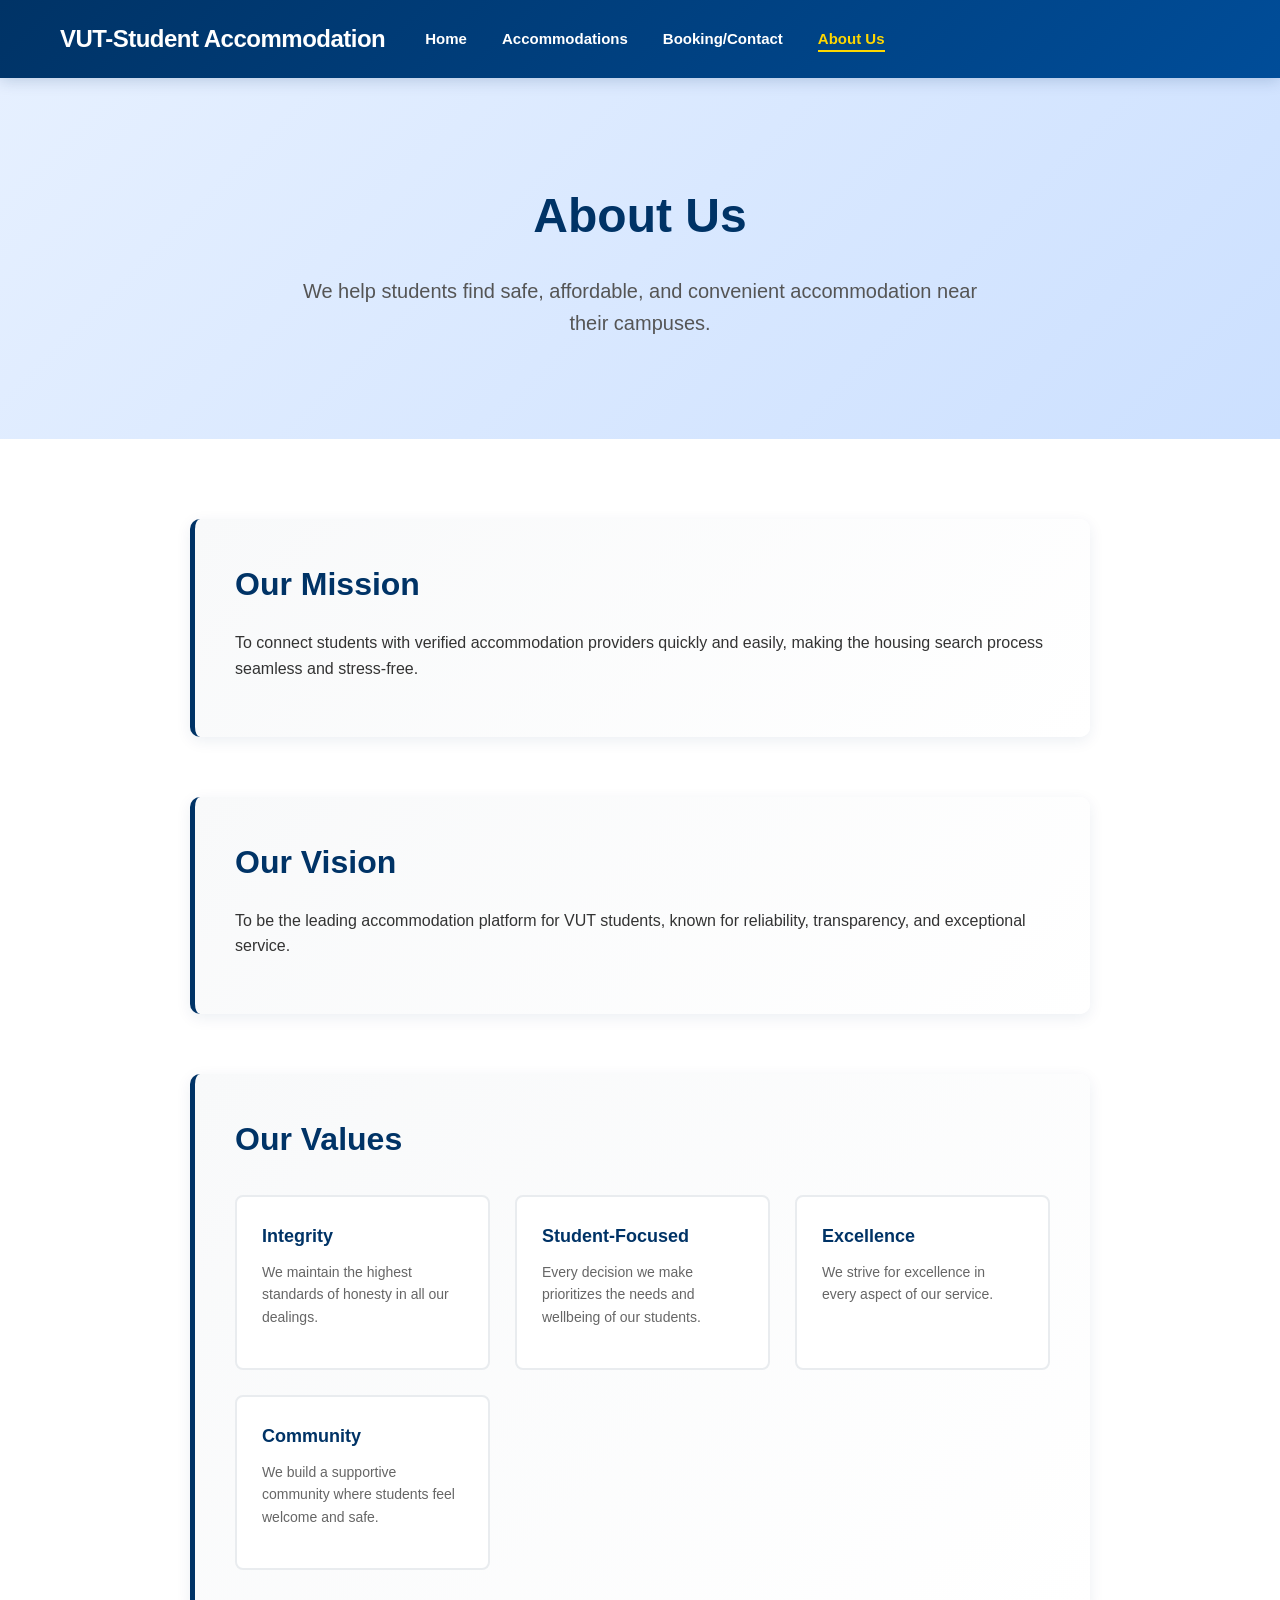
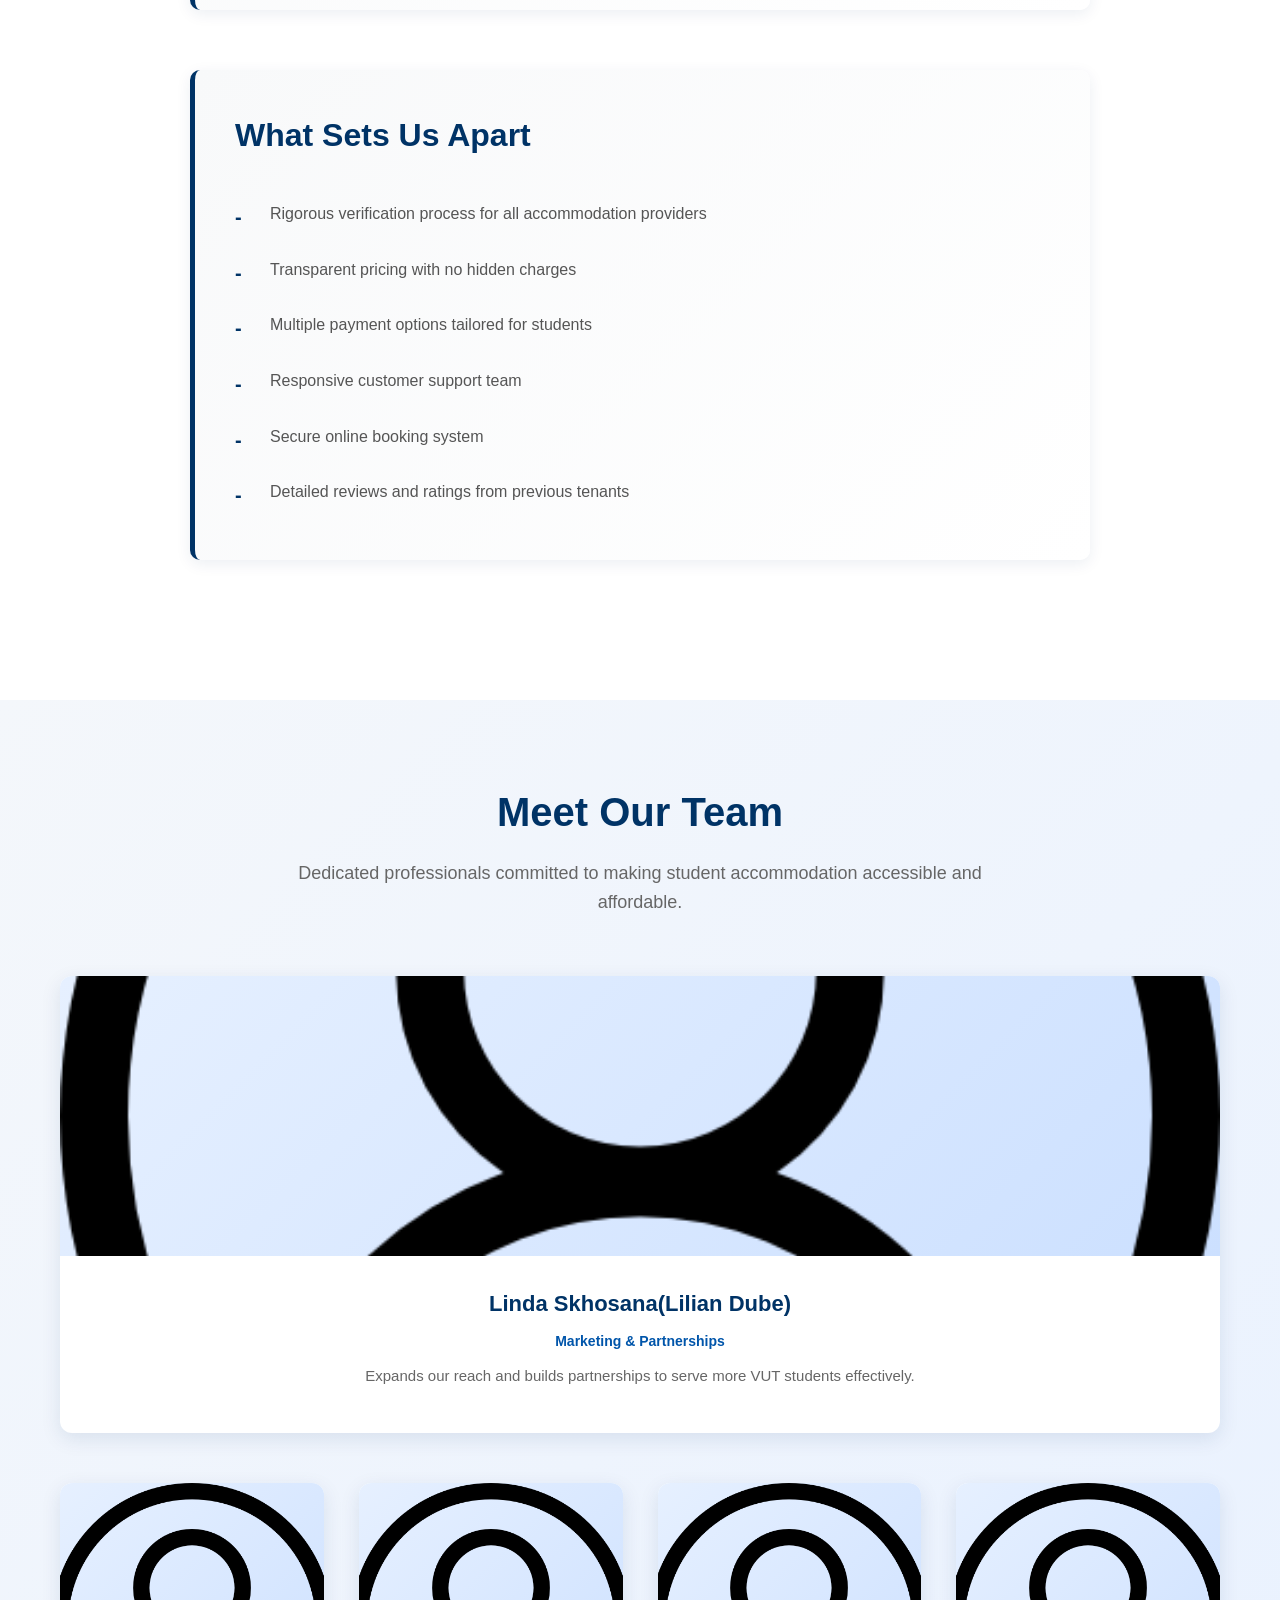
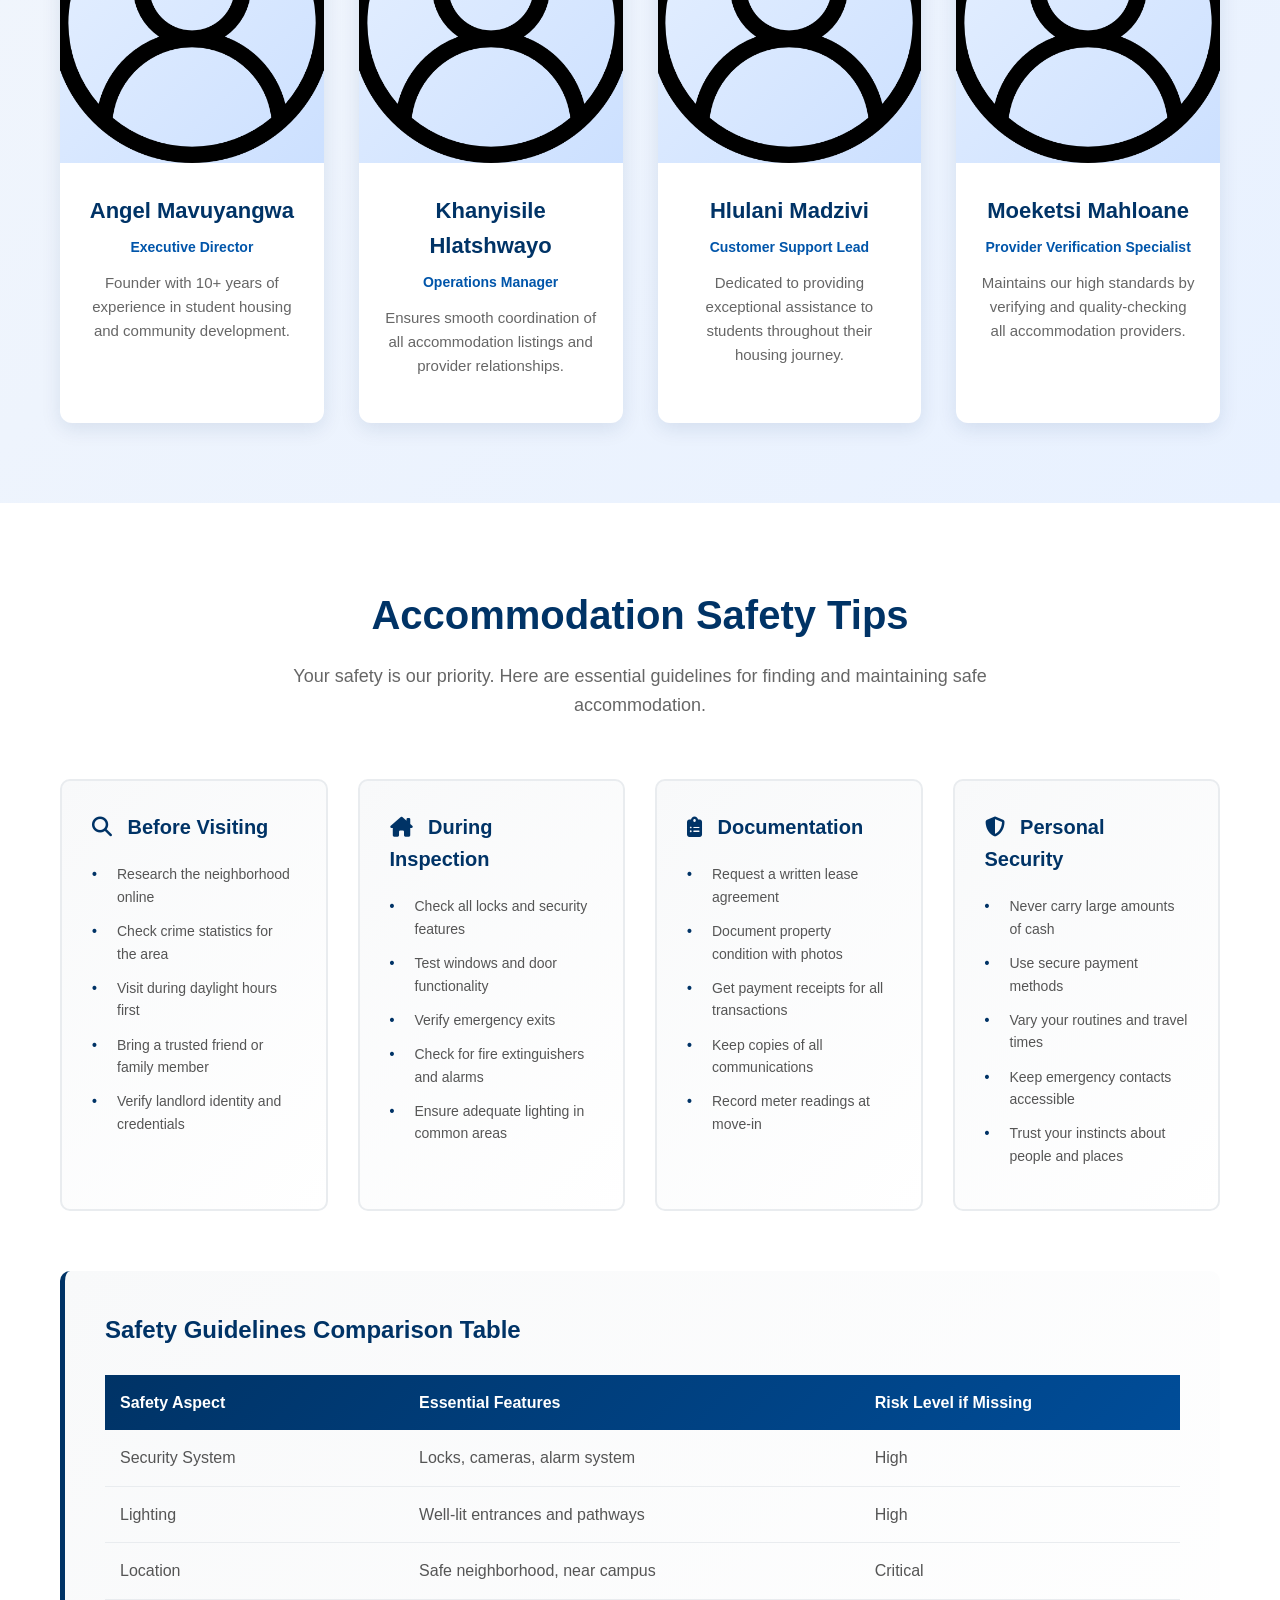
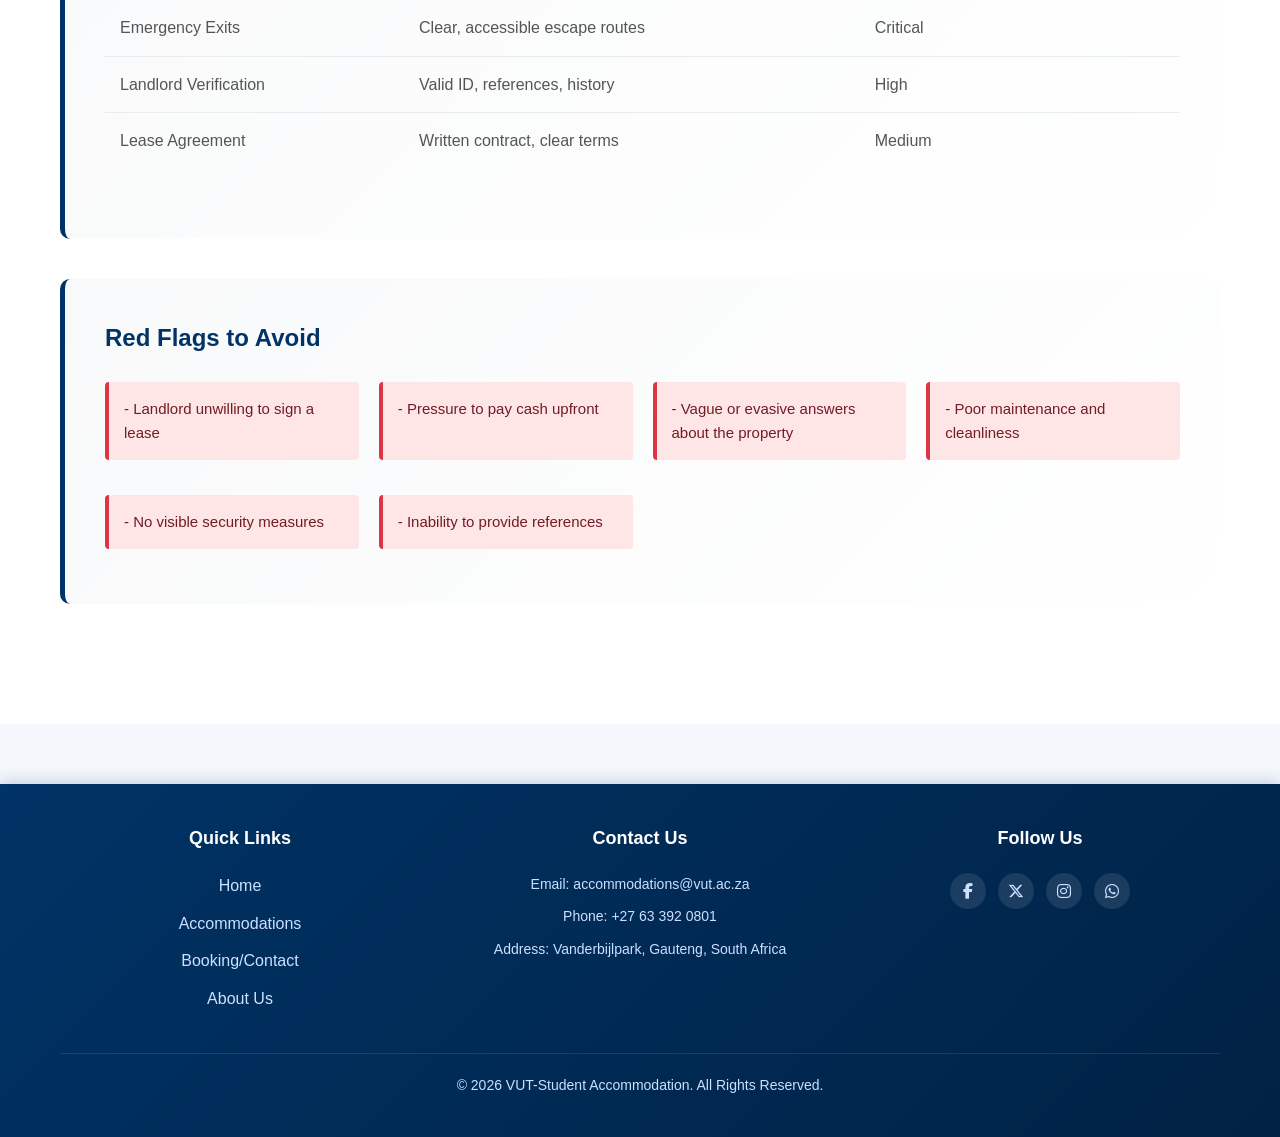
==== About.html @ 538fc3f1 "Updated About.html to include a new team member, Linda Skhosana (Lilian Dube), who is responsible fo" ====
<!DOCTYPE html>
<html lang="en">
<head>
    <meta charset="UTF-8">
    <meta name="viewport" content="width=device-width, initial-scale=1.0">
    <title>VUT-Student Accommodation | About Us</title>
    <link rel="stylesheet" href="css/styling.css">
    <link rel="stylesheet" href="https://cdnjs.cloudflare.com/ajax/libs/font-awesome/6.5.1/css/all.min.css">
</head>
<body>
    <header>
        <div class="header-container">
            <div class="logo">
                <a href="index.html">VUT-Student Accommodation</a>
            </div>
            <nav>
                <ul>
                    <li><a href="index.html">Home</a></li>
                    <li><a href="Accom.html">Accommodations</a></li>
                    <li><a href="Booking.html">Booking/Contact</a></li>
                    <li><a href="About.html" class="active">About Us</a></li>
                </ul>
            </nav>
        </div>
    </header>

    <main>
        <section id="about-hero">
            <div class="container">
                <h1>About Us</h1>
                <p class="lead">We help students find safe, affordable, and convenient accommodation near their campuses.</p>
            </div>
        </section>

        <section id="about-content">
            <div class="container">
                <article class="about-section">
                    <h2>Our Mission</h2>
                    <p>To connect students with verified accommodation providers quickly and easily, making the housing search process seamless and stress-free.</p>
                </article>

                <article class="about-section">
                    <h2>Our Vision</h2>
                    <p>To be the leading accommodation platform for VUT students, known for reliability, transparency, and exceptional service.</p>
                </article>

                <article class="about-section">
                    <h2>Our Values</h2>
                    <div class="values-list">
                        <div class="value-item">
                            <h3>Integrity</h3>
                            <p>We maintain the highest standards of honesty in all our dealings.</p>
                        </div>
                        <div class="value-item">
                            <h3>Student-Focused</h3>
                            <p>Every decision we make prioritizes the needs and wellbeing of our students.</p>
                        </div>
                        <div class="value-item">
                            <h3>Excellence</h3>
                            <p>We strive for excellence in every aspect of our service.</p>
                        </div>
                        <div class="value-item">
                            <h3>Community</h3>
                            <p>We build a supportive community where students feel welcome and safe.</p>
                        </div>
                    </div>
                </article>

                <article class="about-section">
                    <h2>What Sets Us Apart</h2>
                    <ul class="features-list">
                        <li>Rigorous verification process for all accommodation providers</li>
                        <li>Transparent pricing with no hidden charges</li>
                        <li>Multiple payment options tailored for students</li>
                        <li>Responsive customer support team</li>
                        <li>Secure online booking system</li>
                        <li>Detailed reviews and ratings from previous tenants</li>
                    </ul>
                </article>
            </div>
        </section>

        <section id="team">
            <div class="container">
                <h2>Meet Our Team</h2>
                <p>Dedicated professionals committed to making student accommodation accessible and affordable.</p>
                <div class="team-member">
                    <div class="team-image">
                        <img src="images/user.png" alt="Linda Skhosana (Lilian Dube) - Marketing">
                    </div>
                    <div class="team-info">
                        <h3>Linda Skhosana(Lilian Dube)</h3>
                        <p class="team-role">Marketing & Partnerships</p>
                        <p class="team-bio">Expands our reach and builds partnerships to serve more VUT students effectively.</p>
                    </div>
                </div>
                <div class="team-grid">
                    <div class="team-member">
                        <div class="team-image">
                            <img src="images/user.png" alt="Angel Mavuyangwa - Director">
                        </div>
                        <div class="team-info">
                            <h3>Angel Mavuyangwa</h3>
                            <p class="team-role">Executive Director</p>
                            <p class="team-bio">Founder with 10+ years of experience in student housing and community development.</p>
                        </div>
                    </div>

                    <div class="team-member">
                        <div class="team-image">
                            <img src="images/user.png" alt="Khanyisile Hlatshwayo - Operations">
                        </div>
                        <div class="team-info">
                            <h3>Khanyisile Hlatshwayo</h3>
                            <p class="team-role">Operations Manager</p>
                            <p class="team-bio">Ensures smooth coordination of all accommodation listings and provider relationships.</p>
                        </div>
                    </div>

                    <div class="team-member">
                        <div class="team-image">
                            <img src="images/user.png" alt="Hlulani Madzivi - Customer Support">
                        </div>
                        <div class="team-info">
                            <h3>Hlulani Madzivi</h3>
                            <p class="team-role">Customer Support Lead</p>
                            <p class="team-bio">Dedicated to providing exceptional assistance to students throughout their housing journey.</p>
                        </div>
                    </div>

                    <div class="team-member">
                        <div class="team-image">
                            <img src="images/user.png" alt="Moeketsi Mahloane - Verification">
                        </div>
                        <div class="team-info">
                            <h3>Moeketsi Mahloane</h3>
                            <p class="team-role">Provider Verification Specialist</p>
                            <p class="team-bio">Maintains our high standards by verifying and quality-checking all accommodation providers.</p>
                        </div>
                    </div>
                </div>
            </div>
        </section>

        <section id="safety-tips">
            <div class="container">
                <h2>Accommodation Safety Tips</h2>
                <p>Your safety is our priority. Here are essential guidelines for finding and maintaining safe accommodation.</p>
                
                <div class="safety-tips-grid">
                    <div class="safety-card">
                        <h3><i class="fa-solid fa-magnifying-glass"></i> Before Visiting</h3>
                        <ul>
                            <li>Research the neighborhood online</li>
                            <li>Check crime statistics for the area</li>
                            <li>Visit during daylight hours first</li>
                            <li>Bring a trusted friend or family member</li>
                            <li>Verify landlord identity and credentials</li>
                        </ul>
                    </div>

                    <div class="safety-card">
                        <h3><i class="fa-solid fa-house-chimney"></i> During Inspection</h3>
                        <ul>
                            <li>Check all locks and security features</li>
                            <li>Test windows and door functionality</li>
                            <li>Verify emergency exits</li>
                            <li>Check for fire extinguishers and alarms</li>
                            <li>Ensure adequate lighting in common areas</li>
                        </ul>
                    </div>

                    <div class="safety-card">
                        <h3><i class="fa-solid fa-clipboard-list"></i> Documentation</h3>
                        <ul>
                            <li>Request a written lease agreement</li>
                            <li>Document property condition with photos</li>
                            <li>Get payment receipts for all transactions</li>
                            <li>Keep copies of all communications</li>
                            <li>Record meter readings at move-in</li>
                        </ul>
                    </div>

                    <div class="safety-card">
                        <h3><i class="fa-solid fa-shield-halved"></i> Personal Security</h3>
                        <ul>
                            <li>Never carry large amounts of cash</li>
                            <li>Use secure payment methods</li>
                            <li>Vary your routines and travel times</li>
                            <li>Keep emergency contacts accessible</li>
                            <li>Trust your instincts about people and places</li>
                        </ul>
                    </div>
                </div>

                <article class="safety-section">
                    <h3>Safety Guidelines Comparison Table</h3>
                    <table class="safety-table">
                        <thead>
                            <tr>
                                <th>Safety Aspect</th>
                                <th>Essential Features</th>
                                <th>Risk Level if Missing</th>
                            </tr>
                        </thead>
                        <tbody>
                            <tr>
                                <td>Security System</td>
                                <td>Locks, cameras, alarm system</td>
                                <td>High</td>
                            </tr>
                            <tr>
                                <td>Lighting</td>
                                <td>Well-lit entrances and pathways</td>
                                <td>High</td>
                            </tr>
                            <tr>
                                <td>Location</td>
                                <td>Safe neighborhood, near campus</td>
                                <td>Critical</td>
                            </tr>
                            <tr>
                                <td>Emergency Exits</td>
                                <td>Clear, accessible escape routes</td>
                                <td>Critical</td>
                            </tr>
                            <tr>
                                <td>Landlord Verification</td>
                                <td>Valid ID, references, history</td>
                                <td>High</td>
                            </tr>
                            <tr>
                                <td>Lease Agreement</td>
                                <td>Written contract, clear terms</td>
                                <td>Medium</td>
                            </tr>
                        </tbody>
                    </table>
                </article>

                <article class="safety-section">
                    <h3>Red Flags to Avoid</h3>
                    <div class="red-flags">
                        <p>- Landlord unwilling to sign a lease</p>
                        <p>- Pressure to pay cash upfront</p>
                        <p>- Vague or evasive answers about the property</p>
                        <p>- Poor maintenance and cleanliness</p>
                        <p>- No visible security measures</p>
                        <p>- Inability to provide references</p>
                    </div>
                </article>
            </div>
        </section>
    </main>

    <footer>
        <div class="container">
            <div class="footer-content">
                <div class="footer-section">
                    <h4>Quick Links</h4>
                    <ul>
                        <li><a href="index.html">Home</a></li>
                        <li><a href="Accom.html">Accommodations</a></li>
                        <li><a href="Booking.html">Booking/Contact</a></li>
                        <li><a href="About.html">About Us</a></li>
                    </ul>
                </div>
                <div class="footer-section">
                    <h4>Contact Us</h4>
                    <p>Email: <a href="mailto:accommodations@vut.ac.za">accommodations@vut.ac.za</a></p>
                    <p>Phone: <a href="tel:+27633920801">+27 63 392 0801</a></p>
                    <p>Address: Vanderbijlpark, Gauteng, South Africa</p>
                </div>
                <div class="footer-section">
                    <h4>Follow Us</h4>
                    <ul class="social-links">
                        <li><a href="https://www.facebook.com/vutstudentaccommodation" target="_blank" title="Facebook"><i class="fa-brands fa-facebook-f"></i></a></li>
                        <li><a href="https://www.twitter.com/vutstudentaccom" target="_blank" title="Twitter"><i class="fa-brands fa-x-twitter"></i></a></li>
                        <li><a href="https://www.instagram.com/vutstudentaccommodation" target="_blank" title="Instagram"><i class="fa-brands fa-instagram"></i></a></li>
                        <li><a href="https://wa.me/27633920801" target="_blank" title="WhatsApp"><i class="fa-brands fa-whatsapp"></i></a></li>
                    </ul>
                </div>
            </div>
            <div class="footer-bottom">
                <p>&copy; 2026 VUT-Student Accommodation. All Rights Reserved.</p>
            </div>
        </div>
    </footer>
</body>
</html>
---- css/styling.css ----
* {
    margin: 0;
    padding: 0;
    box-sizing: border-box;
}

html {
    scroll-behavior: smooth;
}

body {
    font-family: 'Segoe UI', Tahoma, Geneva, Verdana, sans-serif;
    line-height: 1.6;
    background-color: #f4f7fb;
    color: #333;
}

a {
    text-decoration: none;
    color: inherit;
}

ul {
    list-style: none;
}

.container {
    max-width: 1200px;
    margin: 0 auto;
    padding: 0 20px;
}

section {
    padding: 80px 20px;
}

h1, h2 {
    margin-bottom: 20px;
    color: #003366;
}

p {
    margin-bottom: 15px;
}

header {
    background: linear-gradient(135deg, #003366 0%, #004d99 100%);
    color: white;
    padding: 0;
    position: sticky;
    top: 0;
    z-index: 100;
    box-shadow: 0 2px 15px rgba(0, 51, 102, 0.2);
}

.header-container {
    max-width: 1200px;
    margin: 0 auto;
    padding: 20px;
    display: flex;
    justify-content: space-between;
    align-items: center;
    gap: 40px;
}

.logo a {
    color: white;
    font-size: 24px;
    font-weight: bold;
    letter-spacing: -0.5px;
    transition: opacity 0.3s ease;
}

.logo a:hover {
    opacity: 0.8;
}

nav {
    flex: 1;
}

nav ul {
    display: flex;
    gap: 35px;
}

nav ul li a {
    color: white;
    font-weight: 600;
    position: relative;
    transition: color 0.3s ease;
    font-size: 15px;
}

nav ul li a:after {
    content: '';
    position: absolute;
    bottom: -5px;
    left: 0;
    width: 0;
    height: 2px;
    background-color: #ffd700;
    transition: width 0.3s ease;
}

nav ul li a:hover:after,
nav ul li a.active:after {
    width: 100%;
}

nav ul li a:hover,
nav ul li a.active {
    color: #ffd700;
}

#hero {
    background: linear-gradient(135deg, #e6f0ff 0%, #cce0ff 100%);
    text-align: center;
    padding: 150px 20px;
    position: relative;
    overflow: hidden;
}

#hero::before {
    content: '';
    position: absolute;
    top: -50%;
    right: -10%;
    width: 500px;
    height: 500px;
    background: radial-gradient(circle, rgba(0, 51, 102, 0.1) 0%, transparent 70%);
    border-radius: 50%;
}

.hero-content {
    position: relative;
    z-index: 2;
    max-width: 800px;
    margin: 0 auto;
}

#hero h1 {
    font-size: 52px;
    color: #003366;
    margin-bottom: 20px;
    line-height: 1.2;
}

#hero p {
    font-size: 22px;
    color: #555;
    margin-bottom: 40px;
}

#services {
    background-color: white;
    text-align: center;
}

#services h2 {
    font-size: 40px;
    margin-bottom: 50px;
}

#services p {
    max-width: 900px;
    margin: 0 auto 60px;
    font-size: 18px;
    line-height: 1.8;
}

.services-grid {
    display: grid;
    grid-template-columns: repeat(auto-fit, minmax(280px, 1fr));
    gap: 30px;
    margin-top: 50px;
}

.service-card {
    background: linear-gradient(135deg, #f8f9fa 0%, #ffffff 100%);
    padding: 40px 25px;
    border-radius: 12px;
    transition: all 0.3s ease;
    border: 1px solid #e9ecef;
    cursor: pointer;
}

.service-card:hover {
    transform: translateY(-10px);
    box-shadow: 0 15px 40px rgba(0, 51, 102, 0.15);
    background: linear-gradient(135deg, #ffffff 0%, #f0f4ff 100%);
    border-color: #003366;
}

.service-icon {
    font-size: 48px;
    margin-bottom: 20px;
    display: inline-block;
    animation: float 3s ease-in-out infinite;
}

@keyframes float {
    0%, 100% {
        transform: translateY(0);
    }
    50% {
        transform: translateY(-10px);
    }
}

.service-card h3 {
    font-size: 22px;
    margin-bottom: 15px;
    color: #003366;
}

.service-card p {
    color: #666;
    font-size: 16px;
}

#features {
    background: linear-gradient(135deg, #f4f7fb 0%, #e8f1ff 100%);
}

#features h2 {
    font-size: 40px;
    text-align: center;
    margin-bottom: 60px;
}

.features-grid {
    display: grid;
    grid-template-columns: repeat(auto-fit, minmax(250px, 1fr));
    gap: 30px;
}

.feature {
    background: white;
    padding: 35px;
    border-radius: 10px;
    box-shadow: 0 4px 15px rgba(0, 51, 102, 0.08);
    border-left: 4px solid #003366;
    transition: all 0.3s ease;
}

.feature:hover {
    transform: translateX(5px);
    box-shadow: 0 8px 25px rgba(0, 51, 102, 0.15);
}

.feature h3 {
    color: #003366;
    margin-bottom: 15px;
    font-size: 20px;
}

.feature p {
    color: #666;
    font-size: 15px;
}

#contact {
    background-color: #f9fbfd;
}

#contact h2 {
    text-align: center;
    font-size: 40px;
    margin-bottom: 20px;
}

#contact > p {
    text-align: center;
    max-width: 800px;
    margin: 0 auto 60px;
    font-size: 18px;
    color: #666;
}

.contact-wrapper {
    display: grid;
    grid-template-columns: 1fr 1fr;
    gap: 40px;
    margin-top: 40px;
}

.contact-info {
    background: white;
    padding: 40px;
    border-radius: 10px;
    box-shadow: 0 4px 20px rgba(0, 0, 0, 0.08);
    border-left: 5px solid #003366;
}

.info-item {
    margin-bottom: 30px;
    padding-bottom: 30px;
    border-bottom: 1px solid #e9ecef;
    display: flex;
    gap: 20px;
    align-items: flex-start;
}

.info-item:last-child {
    margin-bottom: 0;
    padding-bottom: 0;
    border-bottom: none;
}

.info-icon {
    font-size: 32px;
    flex-shrink: 0;
    display: flex;
    align-items: center;
    justify-content: center;
    width: 50px;
    height: 50px;
    background: linear-gradient(135deg, #e6f0ff 0%, #cce0ff 100%);
    border-radius: 10px;
    transition: all 0.3s ease;
}

.info-item:hover .info-icon {
    background: linear-gradient(135deg, #003366 0%, #0055aa 100%);
    transform: scale(1.1);
}

.info-text {
    flex: 1;
}

.info-text strong {
    color: #003366;
    display: block;
    margin-bottom: 8px;
    font-size: 16px;
}

.info-text a {
    color: #0055aa;
    transition: color 0.3s ease;
    text-decoration: underline;
}

.info-text a:hover {
    color: #003366;
}

.contact-form {
    background: white;
    padding: 40px;
    border-radius: 10px;
    box-shadow: 0 4px 20px rgba(0, 0, 0, 0.08);
}

.form-group {
    margin-bottom: 25px;
}

.form-group label {
    display: block;
    font-weight: 600;
    margin-bottom: 10px;
    color: #003366;
    font-size: 15px;
}

.form-group input,
.form-group textarea {
    width: 100%;
    padding: 14px 16px;
    border: 2px solid #e9ecef;
    border-radius: 6px;
    font-size: 16px;
    font-family: inherit;
    transition: all 0.3s ease;
    background-color: #f8f9fa;
}

.form-group input:focus,
.form-group textarea:focus {
    outline: none;
    border-color: #003366;
    background-color: white;
    box-shadow: 0 0 0 3px rgba(0, 51, 102, 0.1);
}

.form-group textarea {
    resize: vertical;
    min-height: 120px;
}

.btn {
    display: inline-block;
    background: linear-gradient(135deg, #003366 0%, #0055aa 100%);
    color: white;
    padding: 12px 30px;
    border: none;
    border-radius: 6px;
    cursor: pointer;
    font-size: 16px;
    font-weight: 600;
    transition: all 0.3s ease;
}

.btn:hover {
    background: linear-gradient(135deg, #0055aa 0%, #003d7a 100%);
    transform: translateY(-2px);
    box-shadow: 0 8px 20px rgba(0, 51, 102, 0.3);
}

.btn:active {
    transform: translateY(0);
}

.btn-primary {
    padding: 15px 45px;
    font-size: 18px;
}

.btn-small {
    padding: 8px 20px;
    font-size: 14px;
}

footer {
    background: linear-gradient(135deg, #003366 0%, #002244 100%);
    color: white;
    text-align: center;
    padding: 40px 20px;
    margin-top: 60px;
    box-shadow: 0 -2px 15px rgba(0, 51, 102, 0.2);
}

footer p {
    margin: 0;
    font-size: 15px;
}

#about-hero {
    background: linear-gradient(135deg, #e6f0ff 0%, #cce0ff 100%);
    text-align: center;
    padding: 100px 20px;
}

#about-hero h1 {
    font-size: 48px;
    margin-bottom: 20px;
}

#about-hero .lead {
    font-size: 20px;
    color: #555;
    max-width: 700px;
    margin: 0 auto;
}

#about-content {
    background-color: white;
}

.about-section {
    max-width: 900px;
    margin: 0 auto 60px;
    padding: 40px;
    background: linear-gradient(135deg, #f8f9fa 0%, #ffffff 100%);
    border-radius: 10px;
    border-left: 5px solid #003366;
    box-shadow: 0 4px 15px rgba(0, 51, 102, 0.08);
    transition: all 0.3s ease;
}

.about-section:hover {
    transform: translateX(5px);
    box-shadow: 0 8px 25px rgba(0, 51, 102, 0.15);
}

.about-section h2 {
    font-size: 32px;
    margin-bottom: 20px;
}

.values-list {
    display: grid;
    grid-template-columns: repeat(auto-fit, minmax(200px, 1fr));
    gap: 25px;
    margin-top: 30px;
}

.value-item {
    background: white;
    padding: 25px;
    border-radius: 8px;
    border: 2px solid #e9ecef;
    transition: all 0.3s ease;
}

.value-item:hover {
    border-color: #003366;
    background: linear-gradient(135deg, #f8f9fa 0%, #ffffff 100%);
    box-shadow: 0 6px 15px rgba(0, 51, 102, 0.1);
}

.value-item h3 {
    color: #003366;
    margin-bottom: 10px;
    font-size: 18px;
}

.value-item p {
    color: #666;
    font-size: 14px;
}

.features-list {
    list-style: none;
    margin-top: 25px;
}

.features-list li {
    padding: 15px 0;
    padding-left: 35px;
    position: relative;
    color: #555;
    font-size: 16px;
}

.features-list li:before {
    content: '-';
    position: absolute;
    left: 0;
    color: #003366;
    font-weight: bold;
    font-size: 20px;
}

#accommodations-header {
    background: linear-gradient(135deg, #e6f0ff 0%, #cce0ff 100%);
    text-align: center;
}

#accommodations-header h1 {
    font-size: 48px;
    margin-bottom: 20px;
}

#accommodations-header p {
    font-size: 20px;
    color: #555;
    max-width: 700px;
    margin: 0 auto;
}

#accommodations {
    background-color: white;
}

.filter-section {
    text-align: center;
    margin-bottom: 60px;
}

.filter-section h2 {
    margin-bottom: 30px;
    font-size: 28px;
}

.filter-buttons {
    display: flex;
    justify-content: center;
    gap: 15px;
    flex-wrap: wrap;
}

.filter-btn {
    padding: 12px 28px;
    border: 2px solid #003366;
    background-color: white;
    color: #003366;
    border-radius: 25px;
    cursor: pointer;
    font-weight: 600;
    transition: all 0.3s ease;
    font-size: 15px;
}

.filter-btn:hover {
    background-color: #003366;
    color: white;
    transform: translateY(-2px);
}

.filter-btn.active {
    background-color: #003366;
    color: white;
}

.cards {
    display: grid;
    grid-template-columns: repeat(auto-fill, minmax(320px, 1fr));
    gap: 30px;
    margin-top: 40px;
}

.card {
    background: white;
    border-radius: 10px;
    overflow: hidden;
    box-shadow: 0 4px 15px rgba(0, 0, 0, 0.08);
    transition: all 0.3s ease;
    display: flex;
    flex-direction: column;
}

.card:hover {
    transform: translateY(-10px);
    box-shadow: 0 15px 40px rgba(0, 51, 102, 0.2);
}

.card-image {
    position: relative;
    overflow: hidden;
    height: 220px;
}

.card-image img {
    width: 100%;
    height: 100%;
    object-fit: cover;
    transition: transform 0.3s ease;
}

.card:hover .card-image img {
    transform: scale(1.1);
}

.badge {
    position: absolute;
    top: 12px;
    right: 12px;
    background: linear-gradient(135deg, #ffd700 0%, #ffed4e 100%);
    color: #003366;
    padding: 6px 15px;
    border-radius: 20px;
    font-size: 12px;
    font-weight: bold;
    box-shadow: 0 2px 10px rgba(0, 0, 0, 0.2);
}

.card-content {
    padding: 25px;
    display: flex;
    flex-direction: column;
    flex-grow: 1;
}

.card-content h3 {
    color: #003366;
    font-size: 22px;
    margin-bottom: 15px;
}

.accommodation-details {
    margin-bottom: 20px;
    flex-grow: 1;
}

.accommodation-details p {
    margin-bottom: 12px;
    font-size: 14px;
    color: #666;
    line-height: 1.5;
}

.accommodation-details strong {
    color: #003366;
}

.card-footer {
    display: flex;
    justify-content: center;
    align-items: center;
    padding-top: 15px;
    border-top: 1px solid #e9ecef;
}

.rating {
    display: flex;
    align-items: center;
    gap: 8px;
}

.stars {
    color: #ffc107;
    font-size: 14px;
}

.review-count {
    font-size: 12px;
    color: #999;
}

#team {
    background: linear-gradient(135deg, #f4f7fb 0%, #e8f1ff 100%);
}

#team h2 {
    text-align: center;
    font-size: 40px;
    margin-bottom: 15px;
}

#team > .container > p {
    text-align: center;
    color: #666;
    font-size: 18px;
    max-width: 700px;
    margin: 0 auto 60px;
}

.team-grid {
    display: grid;
    grid-template-columns: repeat(auto-fit, minmax(260px, 1fr));
    gap: 35px;
    margin-top: 50px;
}

.team-member {
    background: white;
    border-radius: 12px;
    overflow: hidden;
    box-shadow: 0 6px 20px rgba(0, 51, 102, 0.1);
    transition: all 0.3s ease;
    display: flex;
    flex-direction: column;
}

.team-member:hover {
    transform: translateY(-15px);
    box-shadow: 0 15px 40px rgba(0, 51, 102, 0.2);
    
}

.team-image {
    width: 100%;
    height: 280px;
    overflow: hidden;
    position: relative;
    background: linear-gradient(135deg, #e6f0ff 0%, #cce0ff 100%);
}

.team-image img {
    width: 100%;
    height: 100%;
    object-fit: cover;
    transition: transform 0.3s ease;
}

.team-member:hover .team-image img {
    transform: scale(1.08);
}

.team-info {
    padding: 30px 25px;
    text-align: center;
    flex-grow: 1;
    display: flex;
    flex-direction: column;
}

.team-info h3 {
    font-size: 22px;
    color: #003366;
    margin-bottom: 8px;
}

.team-role {
    color: #0055aa;
    font-weight: 600;
    font-size: 14px;
    margin-bottom: 12px;
}

.team-bio {
    color: #666;
    font-size: 15px;
    line-height: 1.6;
    flex-grow: 1;
}

@media (max-width: 768px) {
    header {
        padding: 0;
    }

    .header-container {
        flex-direction: column;
        gap: 15px;
        padding: 15px;
    }

    .logo a {
        font-size: 20px;
    }

    nav ul {
        flex-direction: column;
        gap: 15px;
    }

    #hero h1 {
        font-size: 36px;
    }

    #hero p {
        font-size: 18px;
    }

    #services h2,
    #features h2,
    #contact h2,
    #team h2 {
        font-size: 32px;
    }

    .services-grid,
    .features-grid {
        grid-template-columns: 1fr;
    }

    .contact-wrapper {
        grid-template-columns: 1fr;
    }

    .contact-form,
    .contact-info {
        padding: 25px;
    }

    #about-hero h1 {
        font-size: 32px;
    }

    .about-section {
        padding: 25px;
    }

    .values-list {
        grid-template-columns: 1fr;
    }

    .team-grid {
        grid-template-columns: repeat(auto-fit, minmax(200px, 1fr));
        gap: 25px;
    }

    .team-image {
        height: 220px;
    }

    .team-info {
        padding: 20px;
    }

    .filter-buttons {
        gap: 10px;
    }

    .filter-btn {
        padding: 10px 20px;
        font-size: 13px;
    }

    .cards {
        grid-template-columns: 1fr;
    }

    .card-footer {
        flex-direction: column;
        gap: 15px;
        align-items: flex-start;
    }

    .btn-small {
        width: 100%;
        text-align: center;
    }
}

.modal-toggle {
    display: none;
}

.modal-overlay {
    position: fixed;
    top: 0;
    left: 0;
    width: 100%;
    height: 100%;
    background-color: rgba(0, 0, 0, 0.6);
    display: flex;
    justify-content: center;
    align-items: center;
    opacity: 0;
    visibility: hidden;
    transition: all 0.3s ease;
    z-index: 1000;
}

.modal-toggle:checked ~ .modal-overlay {
    opacity: 1;
    visibility: visible;
}

.modal {
    background: white;
    border-radius: 12px;
    max-width: 600px;
    width: 90%;
    max-height: 85vh;
    overflow-y: auto;
    position: relative;
    box-shadow: 0 20px 60px rgba(0, 51, 102, 0.3);
    animation: slideIn 0.3s ease;
}

@keyframes slideIn {
    from {
        opacity: 0;
        transform: translateY(-30px);
    }
    to {
        opacity: 1;
        transform: translateY(0);
    }
}

.modal-close {
    position: absolute;
    top: 20px;
    right: 25px;
    font-size: 32px;
    cursor: pointer;
    color: #999;
    transition: color 0.3s ease;
    width: 35px;
    height: 35px;
    display: flex;
    align-items: center;
    justify-content: center;
    border-radius: 50%;
    background: #f5f5f5;
}

.modal-close:hover {
    color: #003366;
    background: #e9ecef;
}

.modal-content {
    padding: 40px;
}

.modal-content h2 {
    font-size: 28px;
    color: #003366;
    margin-bottom: 10px;
}

.modal-content > p {
    color: #666;
    margin-bottom: 30px;
    font-size: 16px;
}

.booking-form {
    display: flex;
    flex-direction: column;
    gap: 20px;
}

.form-row {
    display: grid;
    grid-template-columns: 1fr 1fr;
    gap: 20px;
}

.booking-form .form-group {
    margin-bottom: 0;
}

.booking-form label {
    display: block;
    font-weight: 600;
    margin-bottom: 10px;
    color: #003366;
    font-size: 14px;
}

.booking-form input,
.booking-form select,
.booking-form textarea {
    width: 100%;
    padding: 12px 15px;
    border: 2px solid #e9ecef;
    border-radius: 6px;
    font-size: 15px;
    font-family: inherit;
    transition: all 0.3s ease;
    background-color: #f8f9fa;
}

.booking-form input:focus,
.booking-form select:focus,
.booking-form textarea:focus {
    outline: none;
    border-color: #003366;
    background-color: white;
    box-shadow: 0 0 0 3px rgba(0, 51, 102, 0.1);
}

.booking-form select {
    cursor: pointer;
    appearance: none;
    background-image: url("data:image/svg+xml,%3Csvg xmlns='http://www.w3.org/2000/svg' width='12' height='12' viewBox='0 0 12 12'%3E%3Cpath fill='%23003366' d='M6 9L1 4h10z'/%3E%3C/svg%3E");
    background-repeat: no-repeat;
    background-position: right 12px center;
    padding-right: 35px;
}

.form-actions {
    display: flex;
    gap: 15px;
    margin-top: 25px;
    padding-top: 20px;
    border-top: 1px solid #e9ecef;
}

.form-actions .btn {
    flex: 1;
    text-align: center;
    padding: 13px 20px;
}

.btn-cancel {
    background: linear-gradient(135deg, #e9ecef 0%, #dee2e6 100%);
    color: #333;
    cursor: pointer;
}

.btn-cancel:hover {
    background: linear-gradient(135deg, #dee2e6 0%, #ced4da 100%);
}

@media (max-width: 600px) {
    .modal {
        width: 95%;
        max-height: 90vh;
    }

    .modal-content {
        padding: 25px;
    }

    .modal-content h2 {
        font-size: 24px;
    }

    .form-row {
        grid-template-columns: 1fr;
    }

    .form-actions {
        flex-direction: column;
    }

    .form-actions .btn {
        width: 100%;
    }

    .modal-close {
        top: 15px;
        right: 15px;
        font-size: 28px;
        width: 30px;
        height: 30px;
    }
}

#safety-tips {
    background-color: white;
}

#safety-tips h2 {
    text-align: center;
    font-size: 40px;
    margin-bottom: 15px;
}

#safety-tips > .container > p {
    text-align: center;
    color: #666;
    font-size: 18px;
    max-width: 700px;
    margin: 0 auto 60px;
}

.safety-tips-grid {
    display: grid;
    grid-template-columns: repeat(auto-fit, minmax(250px, 1fr));
    gap: 30px;
    margin-bottom: 60px;
}

.safety-card {
    background: linear-gradient(135deg, #f8f9fa 0%, #ffffff 100%);
    padding: 30px;
    border-radius: 10px;
    border: 2px solid #e9ecef;
    transition: all 0.3s ease;
}

.safety-card:hover {
    border-color: #003366;
    box-shadow: 0 10px 30px rgba(0, 51, 102, 0.15);
    transform: translateY(-5px);
}

.safety-card h3 {
    color: #003366;
    margin-bottom: 20px;
    font-size: 20px;
}

.safety-card h3 i {
    margin-right: 10px;
}

.safety-card ul {
    list-style: none;
}

.safety-card li {
    padding-left: 25px;
    position: relative;
    margin-bottom: 12px;
    color: #555;
    font-size: 14px;
}

.safety-card li:before {
    content: '•';
    position: absolute;
    left: 0;
    color: #003366;
    font-weight: bold;
}

.safety-section {
    background: linear-gradient(135deg, #f8f9fa 0%, #ffffff 100%);
    padding: 40px;
    border-radius: 10px;
    border-left: 5px solid #003366;
    margin-bottom: 40px;
}

.safety-section h3 {
    color: #003366;
    font-size: 24px;
    margin-bottom: 25px;
}

.safety-table {
    width: 100%;
    border-collapse: collapse;
    margin-bottom: 30px;
}

.safety-table thead {
    background: linear-gradient(135deg, #003366 0%, #004d99 100%);
    color: white;
}

.safety-table th {
    padding: 15px;
    text-align: left;
    font-weight: 600;
}

.safety-table td {
    padding: 15px;
    border-bottom: 1px solid #e9ecef;
    color: #555;
}

.safety-table tbody tr:hover {
    background-color: #f0f4ff;
}

.safety-table tbody tr:last-child td {
    border-bottom: none;
}

.red-flags {
    display: grid;
    grid-template-columns: repeat(auto-fit, minmax(250px, 1fr));
    gap: 20px;
}

.red-flags p {
    background: #ffe6e6;
    border-left: 4px solid #dc3545;
    padding: 15px;
    border-radius: 4px;
    color: #721c24;
    font-size: 15px;
}

#booking-hero {
    background: linear-gradient(135deg, #e6f0ff 0%, #cce0ff 100%);
    text-align: center;
    padding: 100px 20px;
}

#booking-hero h1 {
    font-size: 48px;
    margin-bottom: 20px;
    color: #003366;
}

#booking-hero .lead {
    font-size: 20px;
    color: #555;
    max-width: 700px;
    margin: 0 auto;
}

#booking-info {
    background-color: white;
}

.booking-intro h2 {
    text-align: center;
    font-size: 36px;
    margin-bottom: 50px;
    color: #003366;
}

.steps-grid {
    display: grid;
    grid-template-columns: repeat(auto-fit, minmax(220px, 1fr));
    gap: 30px;
    margin-bottom: 60px;
}

.step-card {
    background: linear-gradient(135deg, #f8f9fa 0%, #ffffff 100%);
    padding: 30px;
    border-radius: 10px;
    text-align: center;
    border: 2px solid #e9ecef;
    transition: all 0.3s ease;
}

.step-card:hover {
    border-color: #003366;
    box-shadow: 0 10px 30px rgba(0, 51, 102, 0.15);
    transform: translateY(-5px);
}

.step-number {
    background: linear-gradient(135deg, #003366 0%, #004d99 100%);
    color: white;
    width: 50px;
    height: 50px;
    border-radius: 50%;
    display: flex;
    align-items: center;
    justify-content: center;
    font-size: 24px;
    font-weight: bold;
    margin: 0 auto 20px;
}

.step-card h3 {
    color: #003366;
    margin-bottom: 15px;
    font-size: 20px;
}

.step-card p {
    color: #555;
    font-size: 14px;
    line-height: 1.6;
}

.step-card a {
    color: #003366;
    text-decoration: underline;
    font-weight: 600;
}

.step-card a:hover {
    color: #0055aa;
}

#booking-form-section {
    background: linear-gradient(135deg, #f4f7fb 0%, #e8f1ff 100%);
}

.booking-form-wrapper {
    display: grid;
    grid-template-columns: 1fr 300px;
    gap: 40px;
}

.booking-form-container {
    background: white;
    padding: 40px;
    border-radius: 10px;
    box-shadow: 0 4px 15px rgba(0, 51, 102, 0.1);
}

.booking-form-container h2 {
    font-size: 32px;
    color: #003366;
    margin-bottom: 10px;
}

.booking-form-container > p {
    color: #666;
    margin-bottom: 30px;
    font-size: 16px;
}

.booking-sidebar {
    display: flex;
    flex-direction: column;
    gap: 25px;
}

.sidebar-box {
    background: white;
    padding: 25px;
    border-radius: 10px;
    box-shadow: 0 4px 15px rgba(0, 51, 102, 0.1);
    border-top: 4px solid #003366;
}

.sidebar-box h3 {
    color: #003366;
    font-size: 18px;
    margin-bottom: 15px;
}

.sidebar-box p {
    color: #555;
    font-size: 14px;
    margin-bottom: 10px;
}

.sidebar-box a {
    color: #003366;
    font-weight: 600;
    text-decoration: none;
}

.sidebar-box a:hover {
    text-decoration: underline;
}

.sidebar-box ul {
    list-style: none;
}

.sidebar-box li {
    color: #555;
    font-size: 14px;
    padding-left: 20px;
    position: relative;
    margin-bottom: 8px;
}

.sidebar-box li:before {
    content: '•';
    position: absolute;
    left: 0;
    color: #003366;
    font-weight: bold;
}

#contact-section {
    background: white;
}

#contact-section h2 {
    text-align: center;
    font-size: 36px;
    margin-bottom: 15px;
    color: #003366;
}

#contact-section > .container > p {
    text-align: center;
    color: #666;
    font-size: 16px;
    max-width: 700px;
    margin: 0 auto 40px;
}

.contact-form {
    max-width: 700px;
    margin: 0 auto;
    background: linear-gradient(135deg, #f8f9fa 0%, #ffffff 100%);
    padding: 40px;
    border-radius: 10px;
    border: 2px solid #e9ecef;
}

.contact-form label {
    display: block;
    font-weight: 600;
    margin-bottom: 10px;
    color: #003366;
    font-size: 14px;
}

.contact-form input,
.contact-form select,
.contact-form textarea {
    width: 100%;
    padding: 12px 15px;
    border: 2px solid #e9ecef;
    border-radius: 6px;
    font-size: 15px;
    font-family: inherit;
    transition: all 0.3s ease;
    background-color: #f8f9fa;
    margin-bottom: 20px;
}

.contact-form input:focus,
.contact-form select:focus,
.contact-form textarea:focus {
    outline: none;
    border-color: #003366;
    background-color: white;
    box-shadow: 0 0 0 3px rgba(0, 51, 102, 0.1);
}

.btn-secondary {
    background: linear-gradient(135deg, #6c757d 0%, #5a6268 100%);
    color: white;
    padding: 12px 30px;
    cursor: pointer;
}

.btn-secondary:hover {
    background: linear-gradient(135deg, #5a6268 0%, #495057 100%);
    transform: translateY(-2px);
    box-shadow: 0 6px 15px rgba(0, 0, 0, 0.2);
}

#faq-section {
    background: linear-gradient(135deg, #f4f7fb 0%, #e8f1ff 100%);
}

#faq-section h2 {
    text-align: center;
    font-size: 40px;
    margin-bottom: 50px;
    color: #003366;
}

.faq-grid {
    display: grid;
    grid-template-columns: repeat(auto-fit, minmax(300px, 1fr));
    gap: 30px;
}

.faq-item {
    background: white;
    padding: 30px;
    border-radius: 10px;
    border-left: 5px solid #003366;
    box-shadow: 0 4px 15px rgba(0, 51, 102, 0.08);
    transition: all 0.3s ease;
}

.faq-item:hover {
    box-shadow: 0 8px 25px rgba(0, 51, 102, 0.15);
    transform: translateY(-5px);
}

.faq-item h3 {
    color: #003366;
    font-size: 18px;
    margin-bottom: 15px;
}

.faq-item p {
    color: #555;
    font-size: 15px;
    line-height: 1.7;
}

.footer-content {
    display: grid;
    grid-template-columns: repeat(auto-fit, minmax(250px, 1fr));
    gap: 40px;
    margin-bottom: 30px;
}

.footer-section h4 {
    color: white;
    font-size: 18px;
    margin-bottom: 20px;
}

.footer-section ul {
    list-style: none;
}

.footer-section ul li {
    margin-bottom: 12px;
}

.footer-section a {
    color: #cce0ff;
    transition: color 0.3s ease;
}

.footer-section a:hover {
    color: #ffd700;
}

.footer-section p {
    color: #cce0ff;
    font-size: 14px;
    margin-bottom: 10px;
}

.social-links {
    display: flex;
    justify-content: center;
    gap: 12px;
    flex-wrap: wrap;
}

.social-links li {
    margin-bottom: 0;
}

.social-links a {
    display: flex;
    align-items: center;
    justify-content: center;
    width: 36px;
    height: 36px;
    background: rgba(255, 255, 255, 0.1);
    border-radius: 50%;
    color: #cce0ff !important;
    font-size: 16px;
    transition: all 0.3s ease;
    text-decoration: none !important;
}

.social-links a:hover {
    background: #ffd700;
    color: #003366 !important;
    transform: translateY(-3px);
    box-shadow: 0 4px 10px rgba(0, 0, 0, 0.3);
}

.footer-bottom {
    text-align: center;
    padding-top: 20px;
    border-top: 1px solid rgba(255, 255, 255, 0.1);
}

.footer-bottom p {
    color: #cce0ff;
    font-size: 14px;
}

@media (max-width: 768px) {
    .booking-form-wrapper {
        grid-template-columns: 1fr;
    }

    .booking-sidebar {
        order: -1;
    }

    .step-card {
        padding: 25px;
    }

    .safety-table {
        font-size: 13px;
    }

    .safety-table th,
    .safety-table td {
        padding: 12px;
    }

    .faq-grid {
        grid-template-columns: 1fr;
    }

    .footer-content {
        grid-template-columns: 1fr;
        gap: 30px;
    }

    #booking-hero h1 {
        font-size: 36px;
    }

    #booking-hero .lead {
        font-size: 18px;
    }

    .booking-intro h2 {
        font-size: 28px;
    }

    #contact-section h2 {
        font-size: 28px;
    }

    #faq-section h2 {
        font-size: 32px;
    }
}
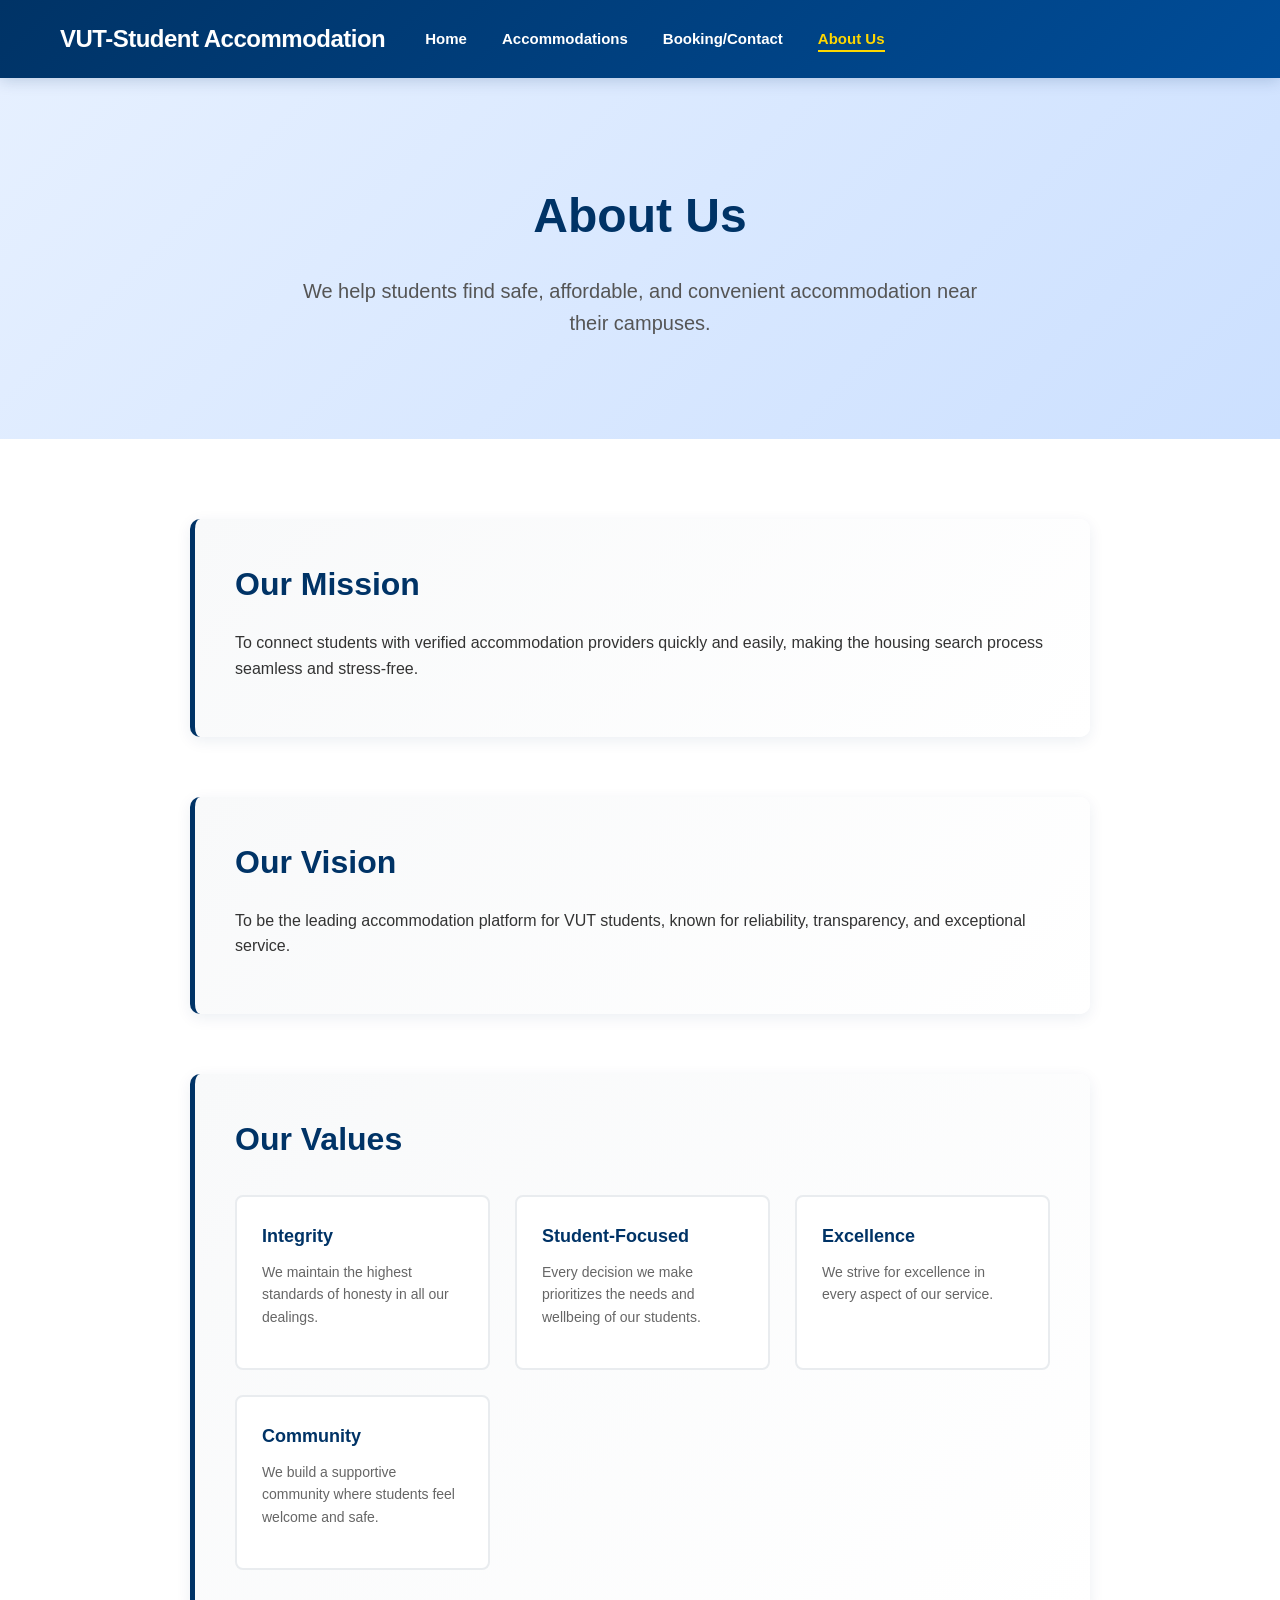
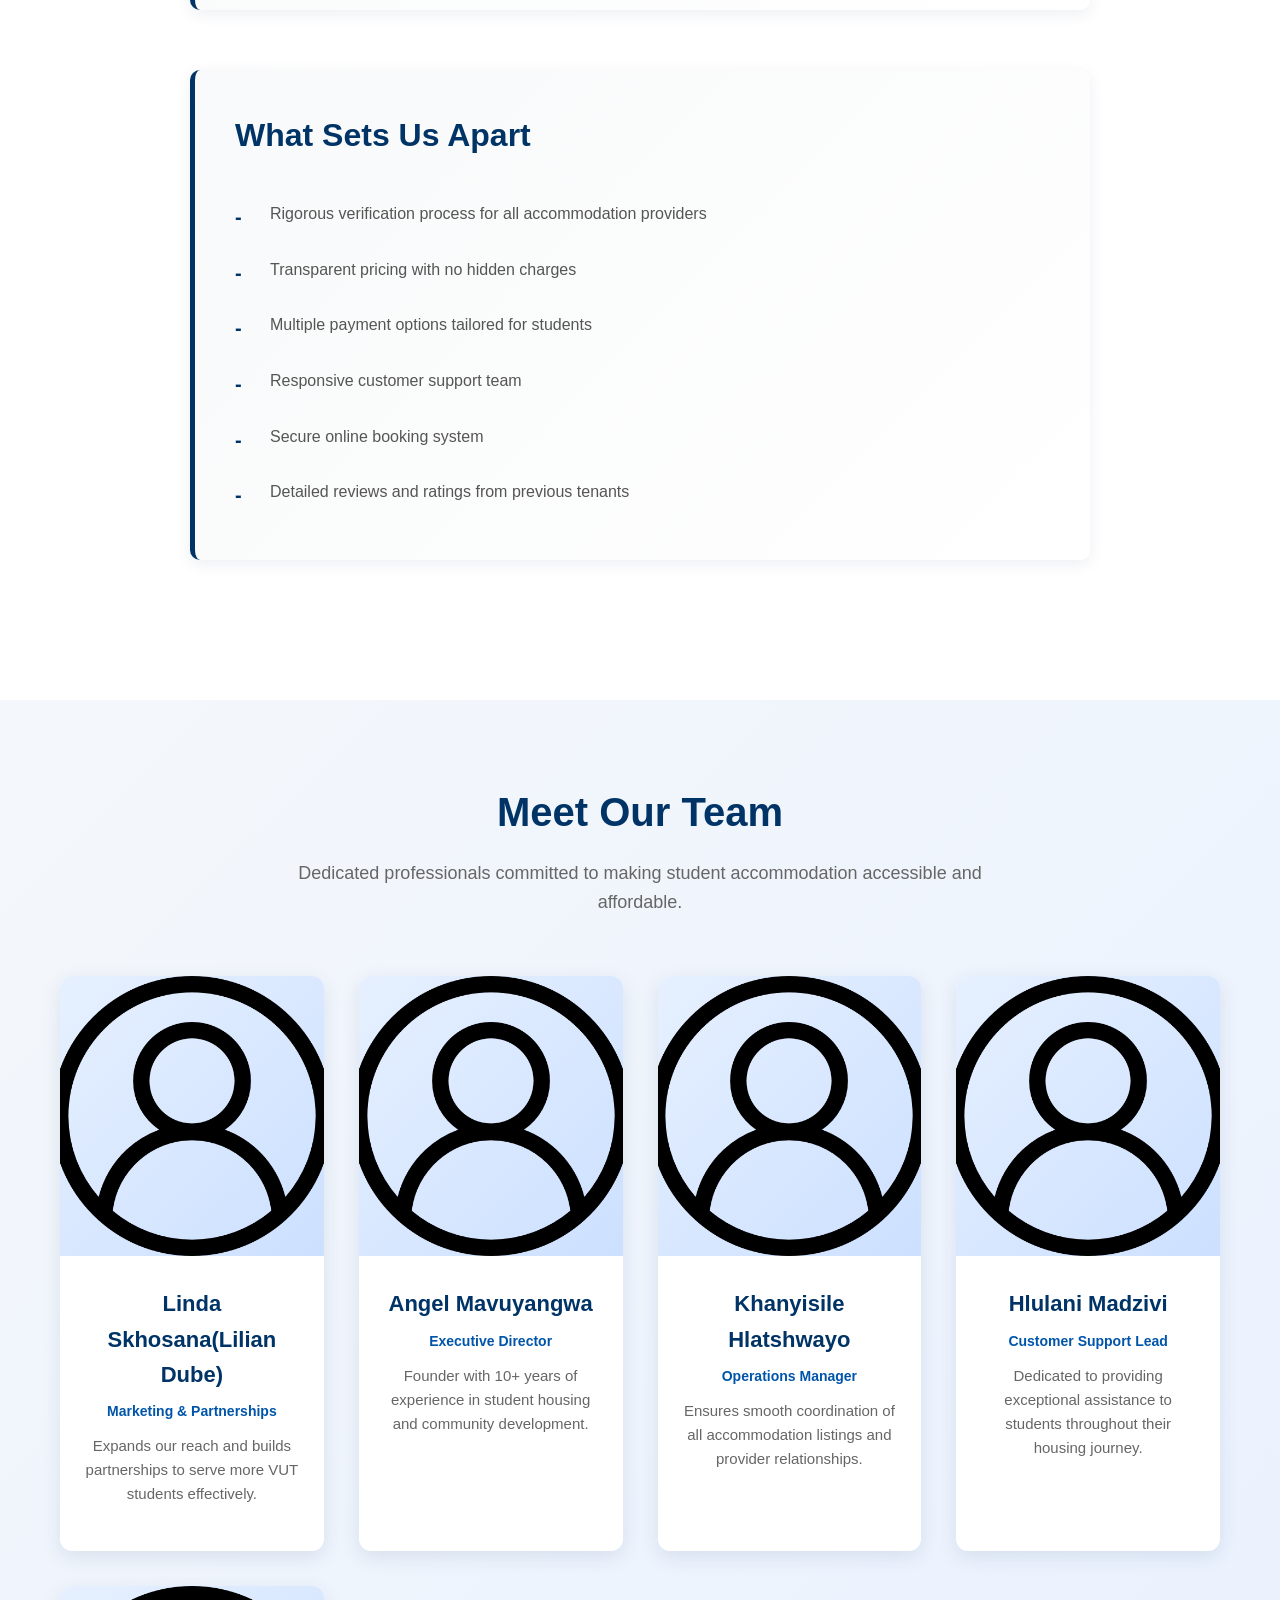
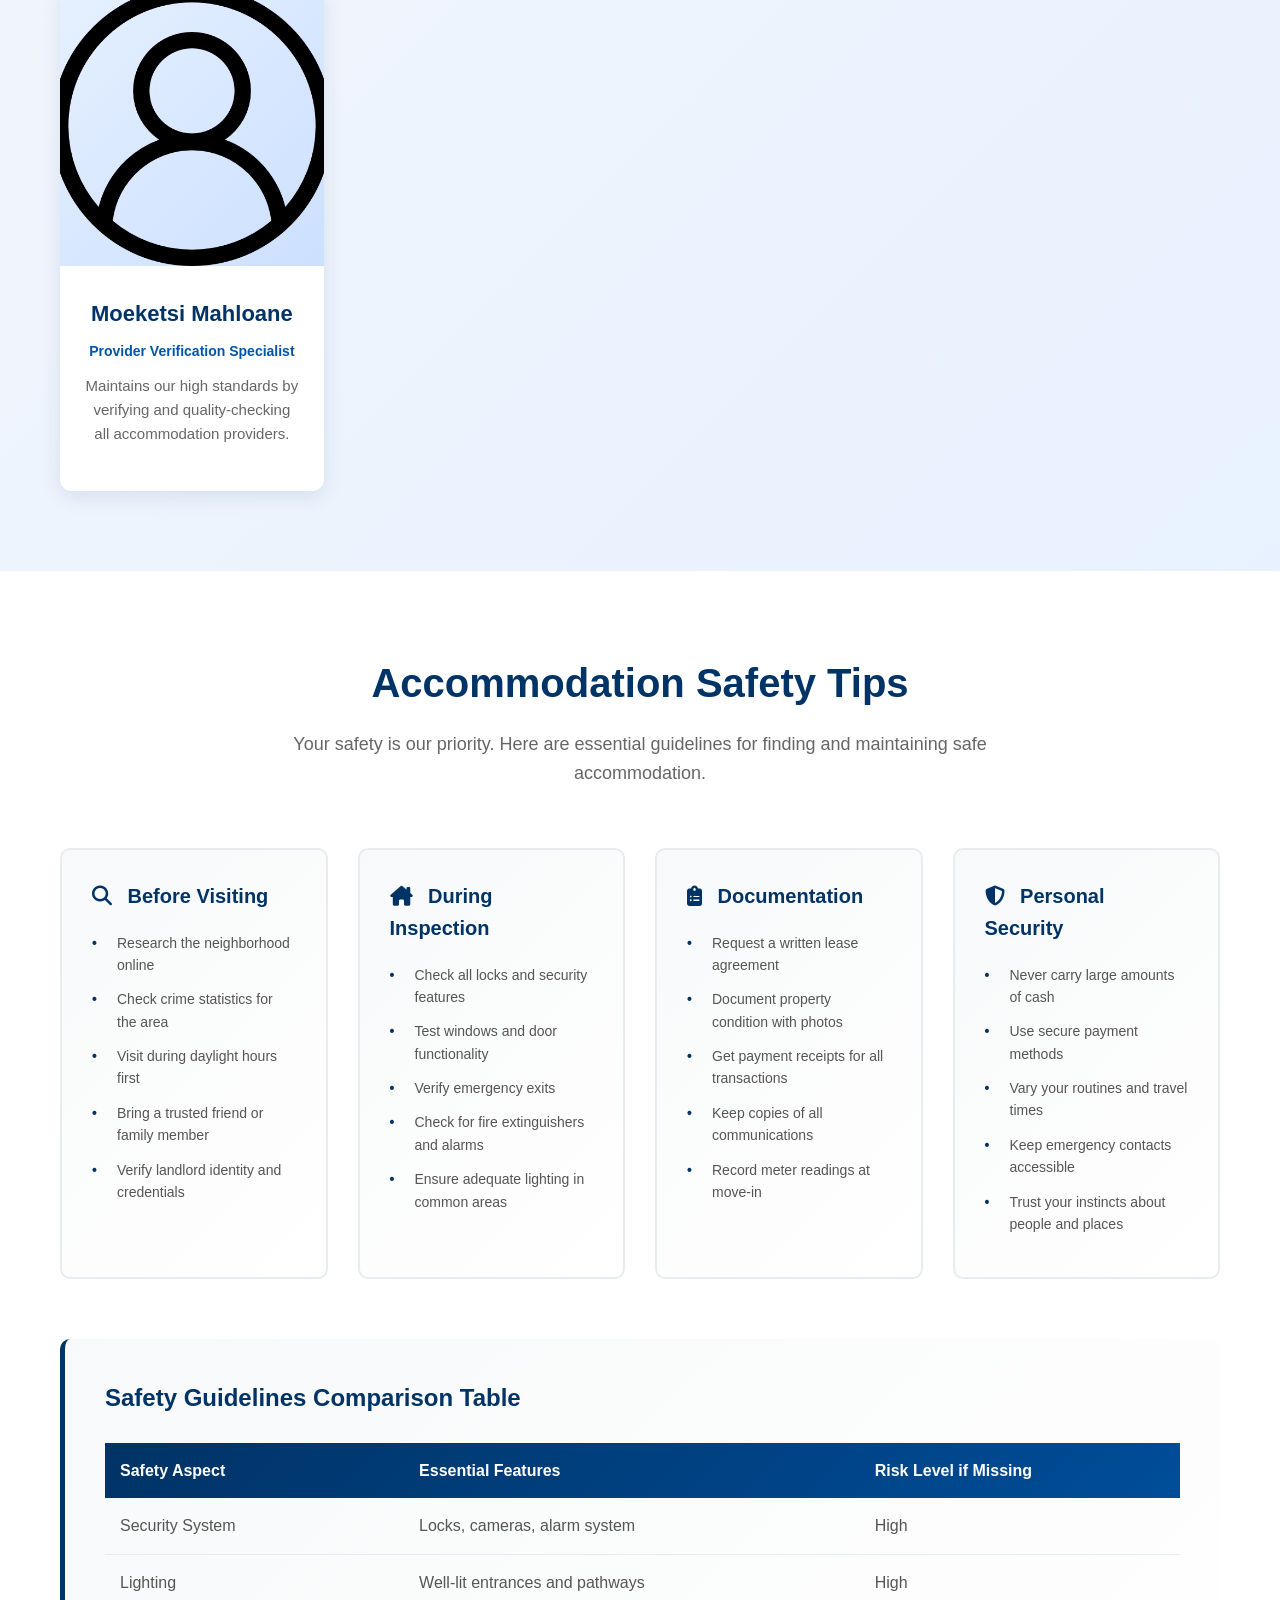
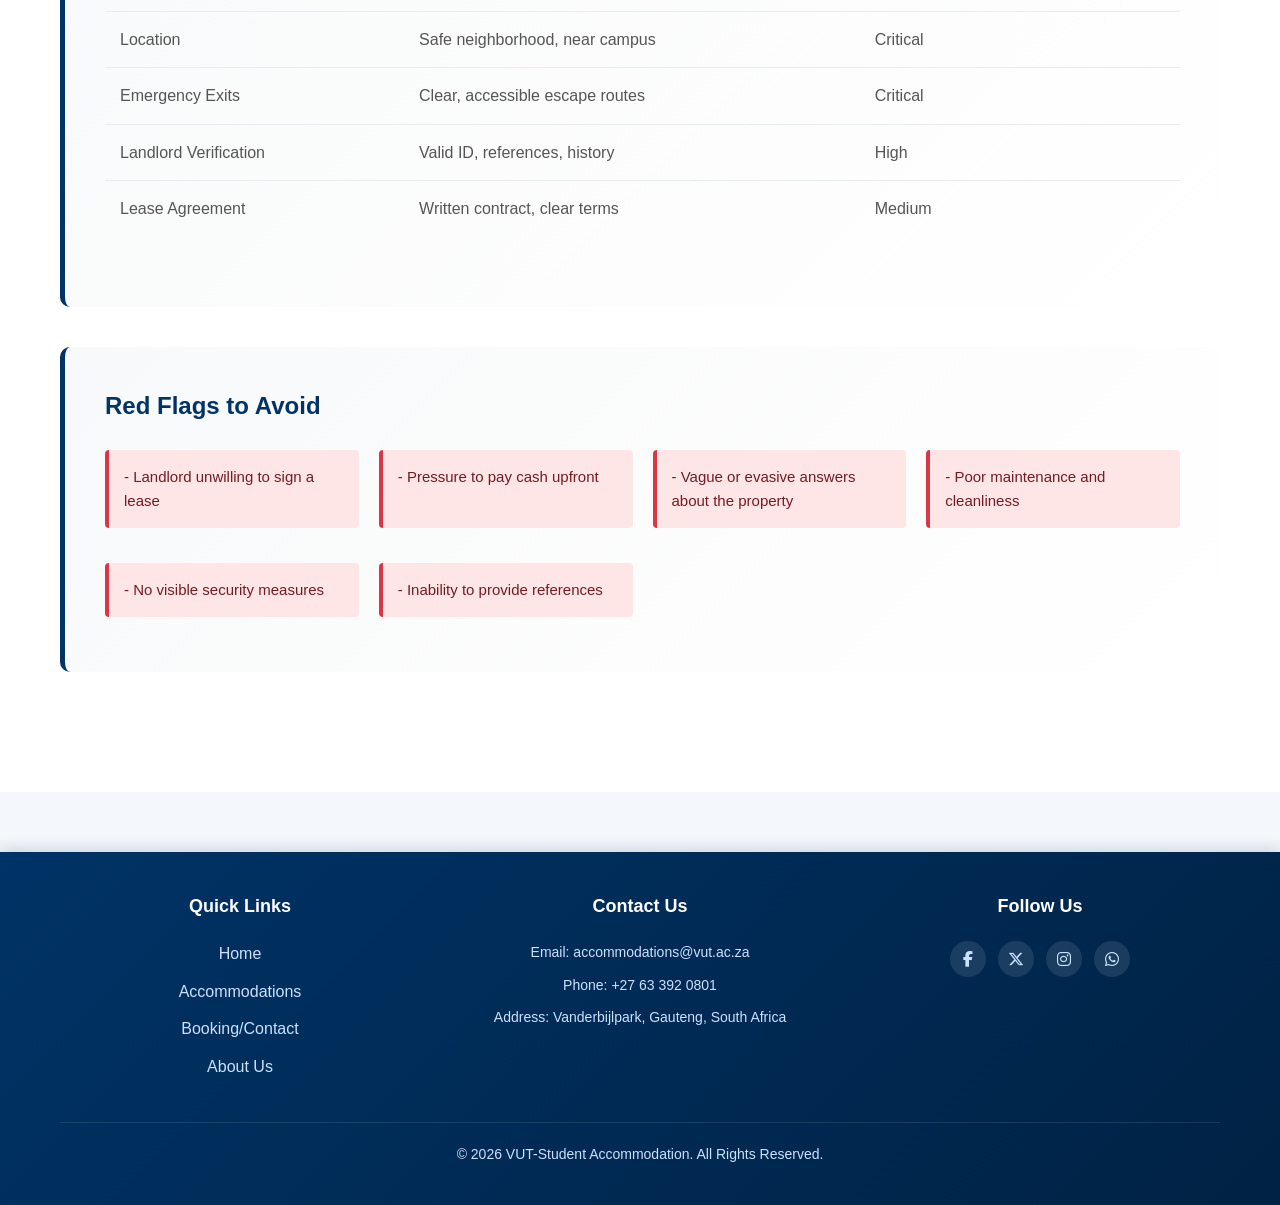
==== commit 74edbe27: "lilian insixde grid" ====
--- a/About.html
+++ b/About.html
@@ -84,17 +84,17 @@
             <div class="container">
                 <h2>Meet Our Team</h2>
                 <p>Dedicated professionals committed to making student accommodation accessible and affordable.</p>
-                <div class="team-member">
-                    <div class="team-image">
-                        <img src="images/user.png" alt="Linda Skhosana (Lilian Dube) - Marketing">
-                    </div>
-                    <div class="team-info">
-                        <h3>Linda Skhosana(Lilian Dube)</h3>
-                        <p class="team-role">Marketing & Partnerships</p>
-                        <p class="team-bio">Expands our reach and builds partnerships to serve more VUT students effectively.</p>
-                    </div>
-                </div>
-                <div class="team-grid">
+                    <div class="team-grid">
+                         <div class="team-member">
+                        <div class="team-image">
+                            <img src="images/user.png" alt="Linda Skhosana (Lilian Dube) - Marketing">
+                        </div>
+                        <div class="team-info">
+                            <h3>Linda Skhosana(Lilian Dube)</h3>
+                            <p class="team-role">Marketing & Partnerships</p>
+                            <p class="team-bio">Expands our reach and builds partnerships to serve more VUT students effectively.</p>
+                        </div>
+                    </div>
                     <div class="team-member">
                         <div class="team-image">
                             <img src="images/user.png" alt="Angel Mavuyangwa - Director">
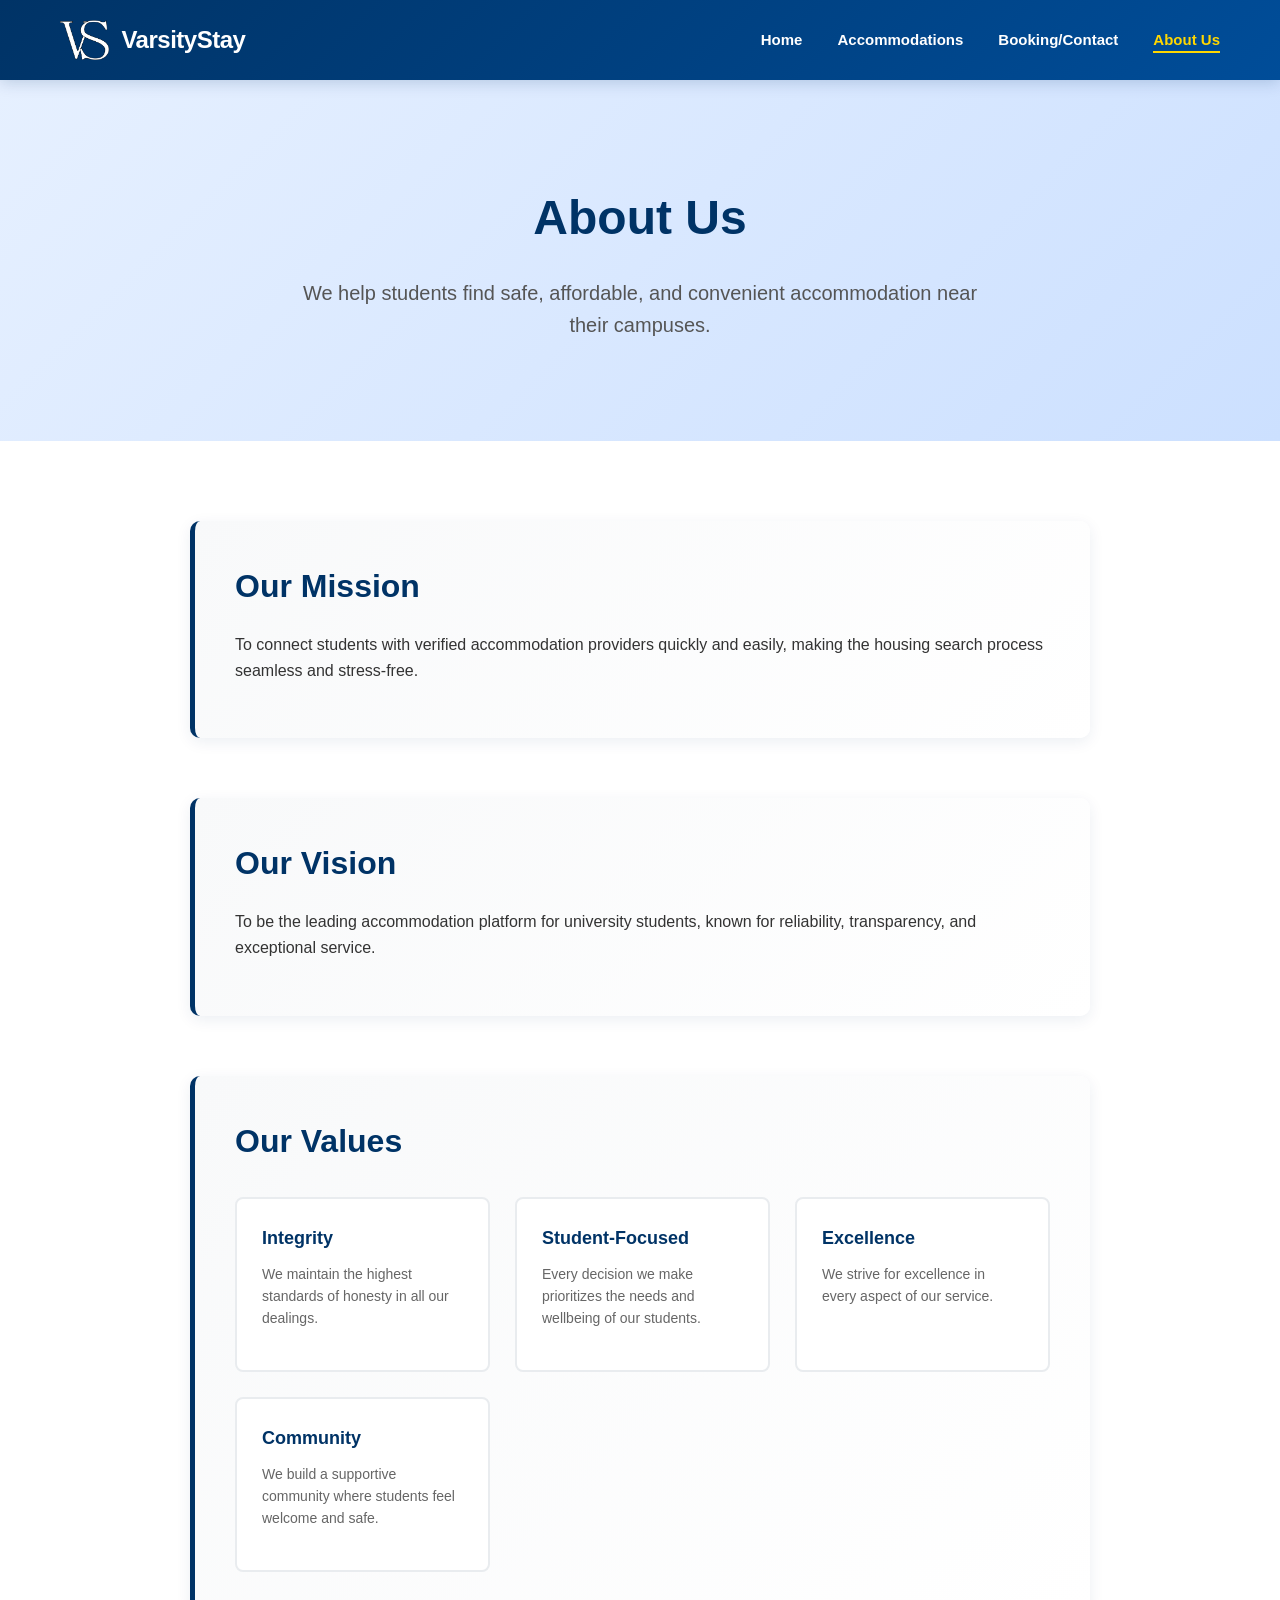
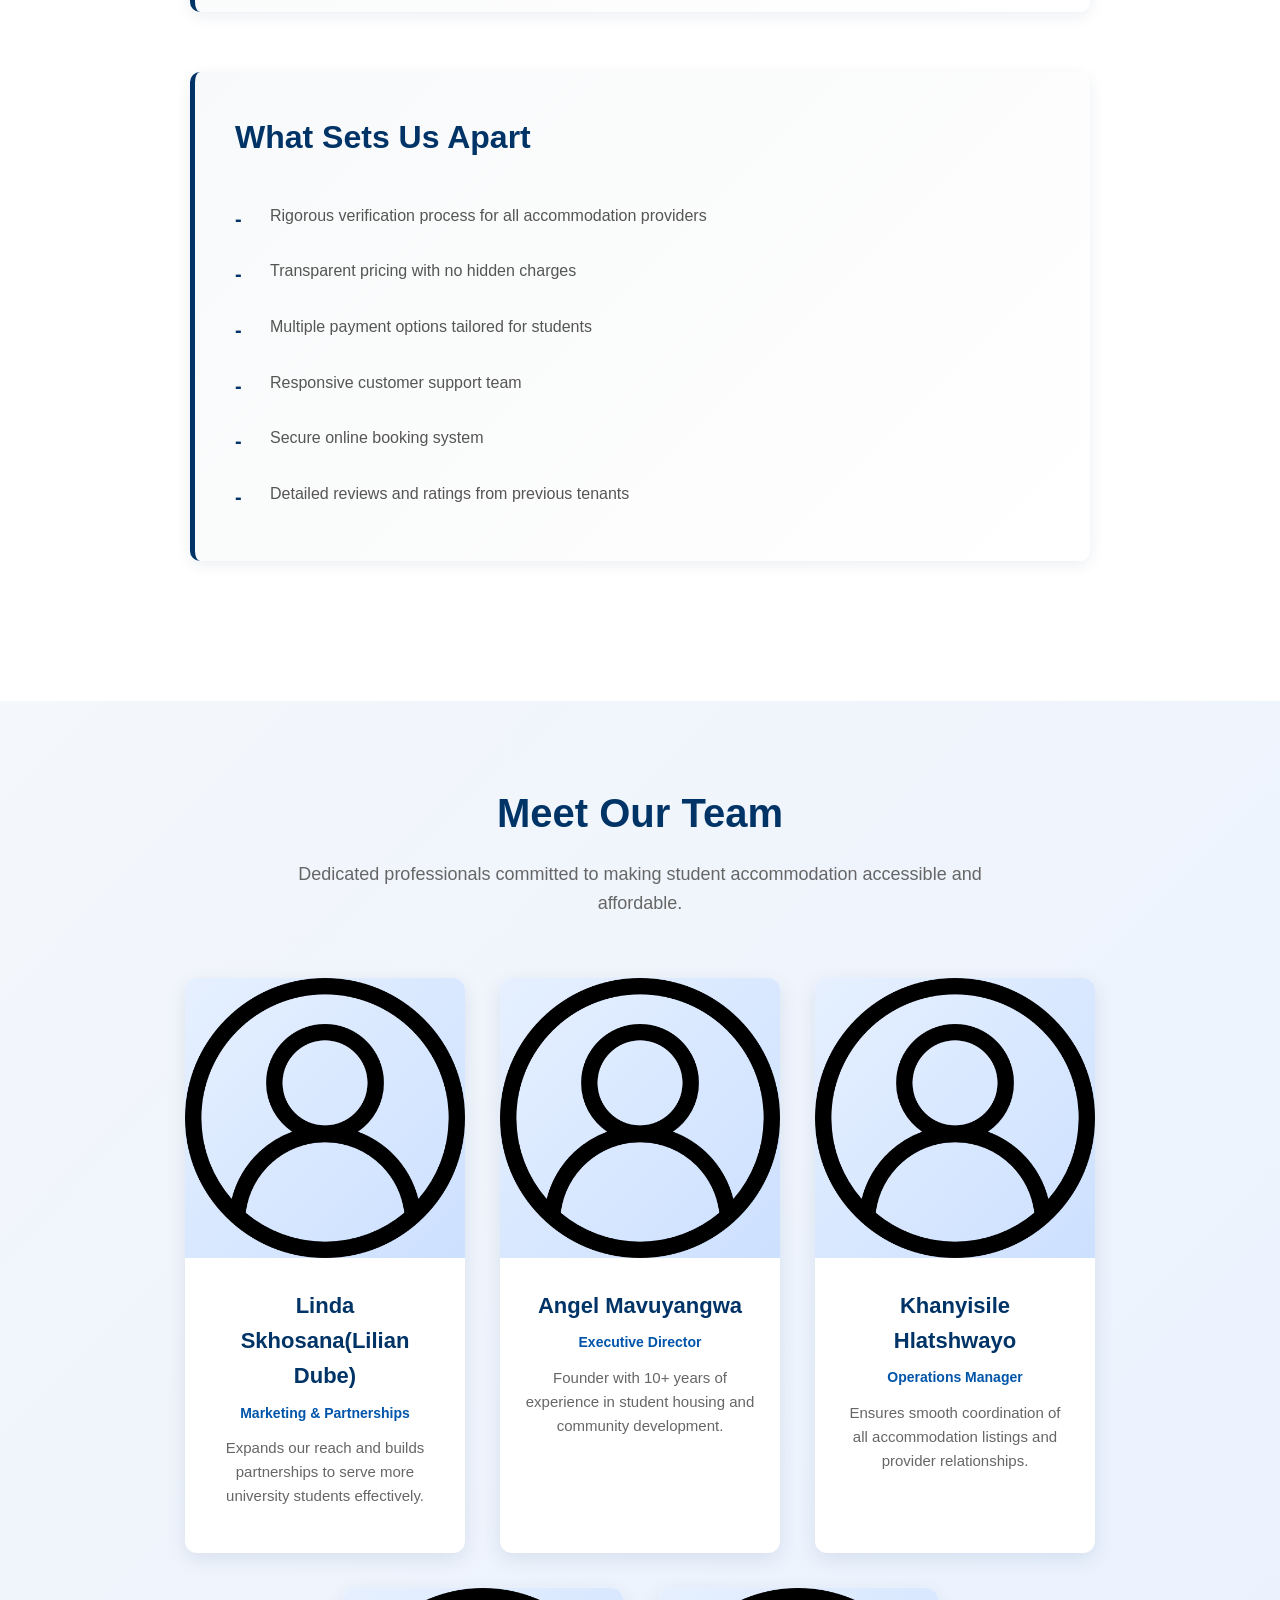
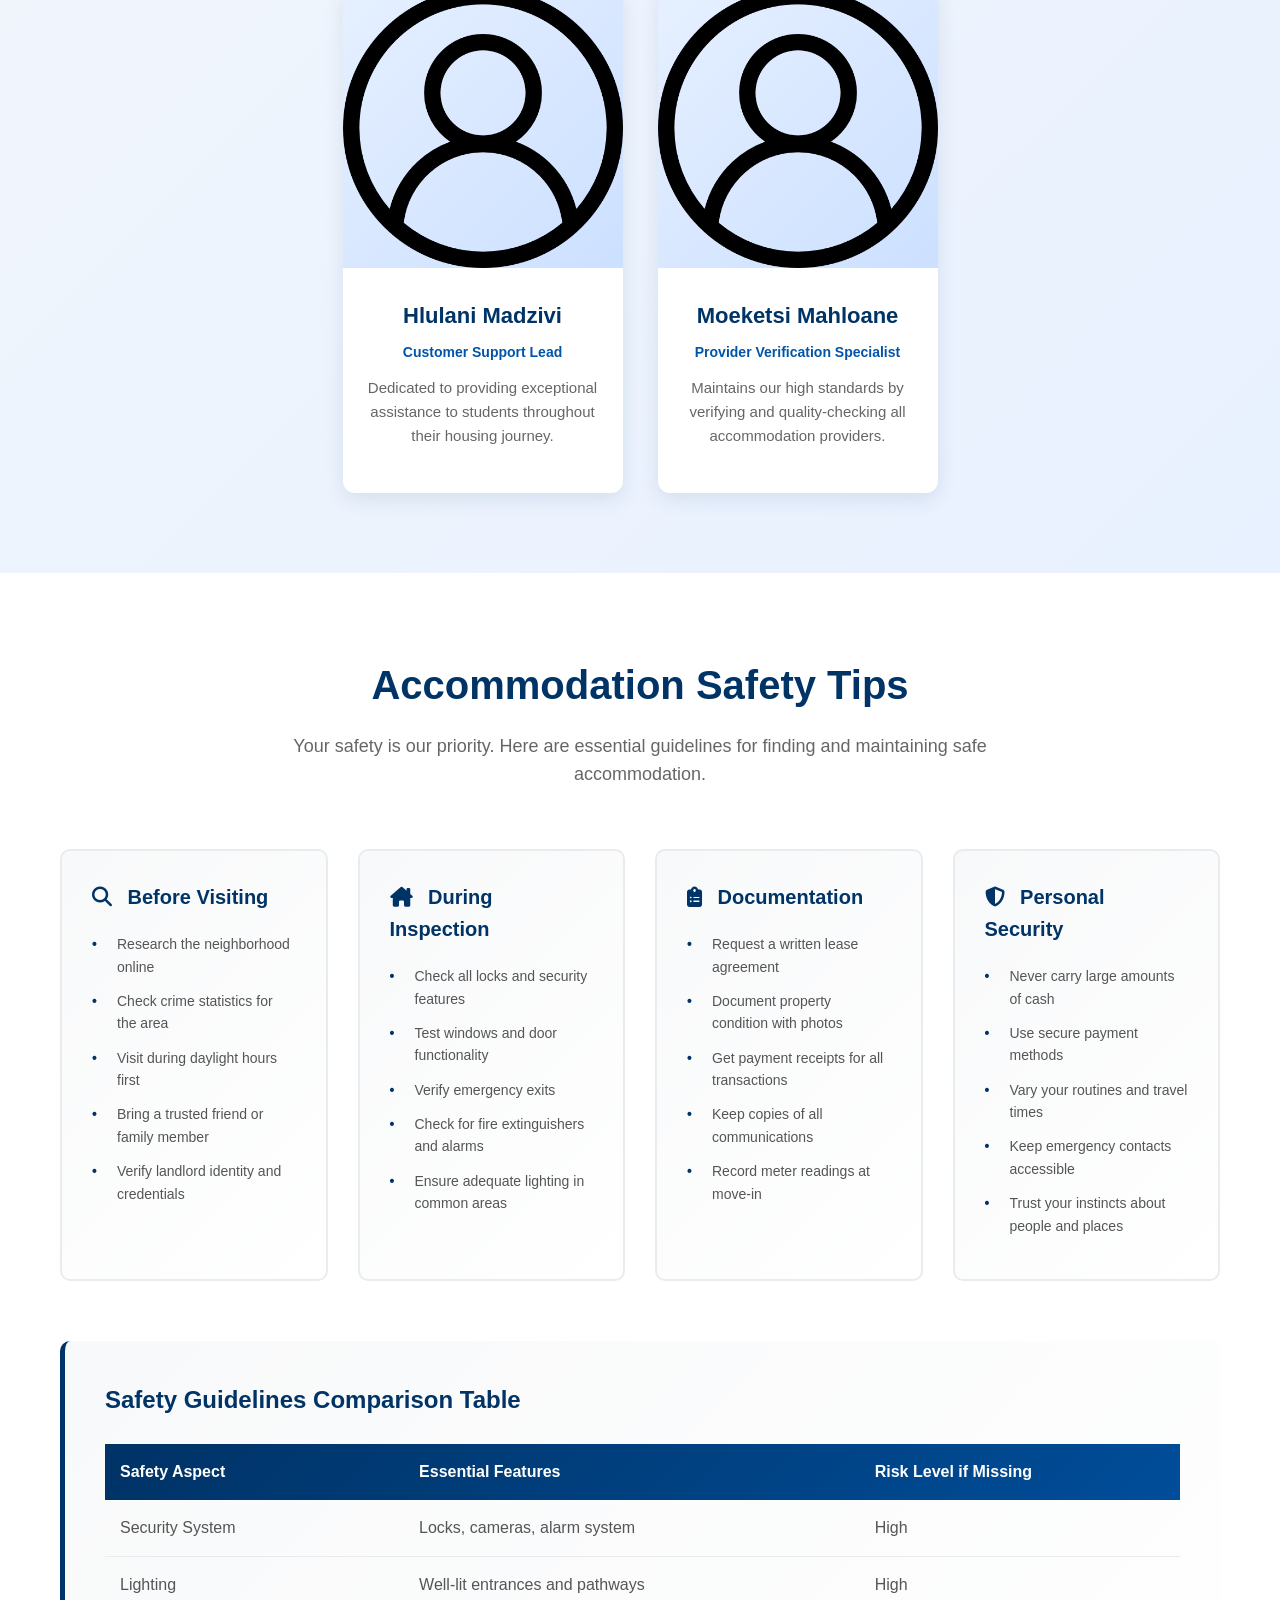
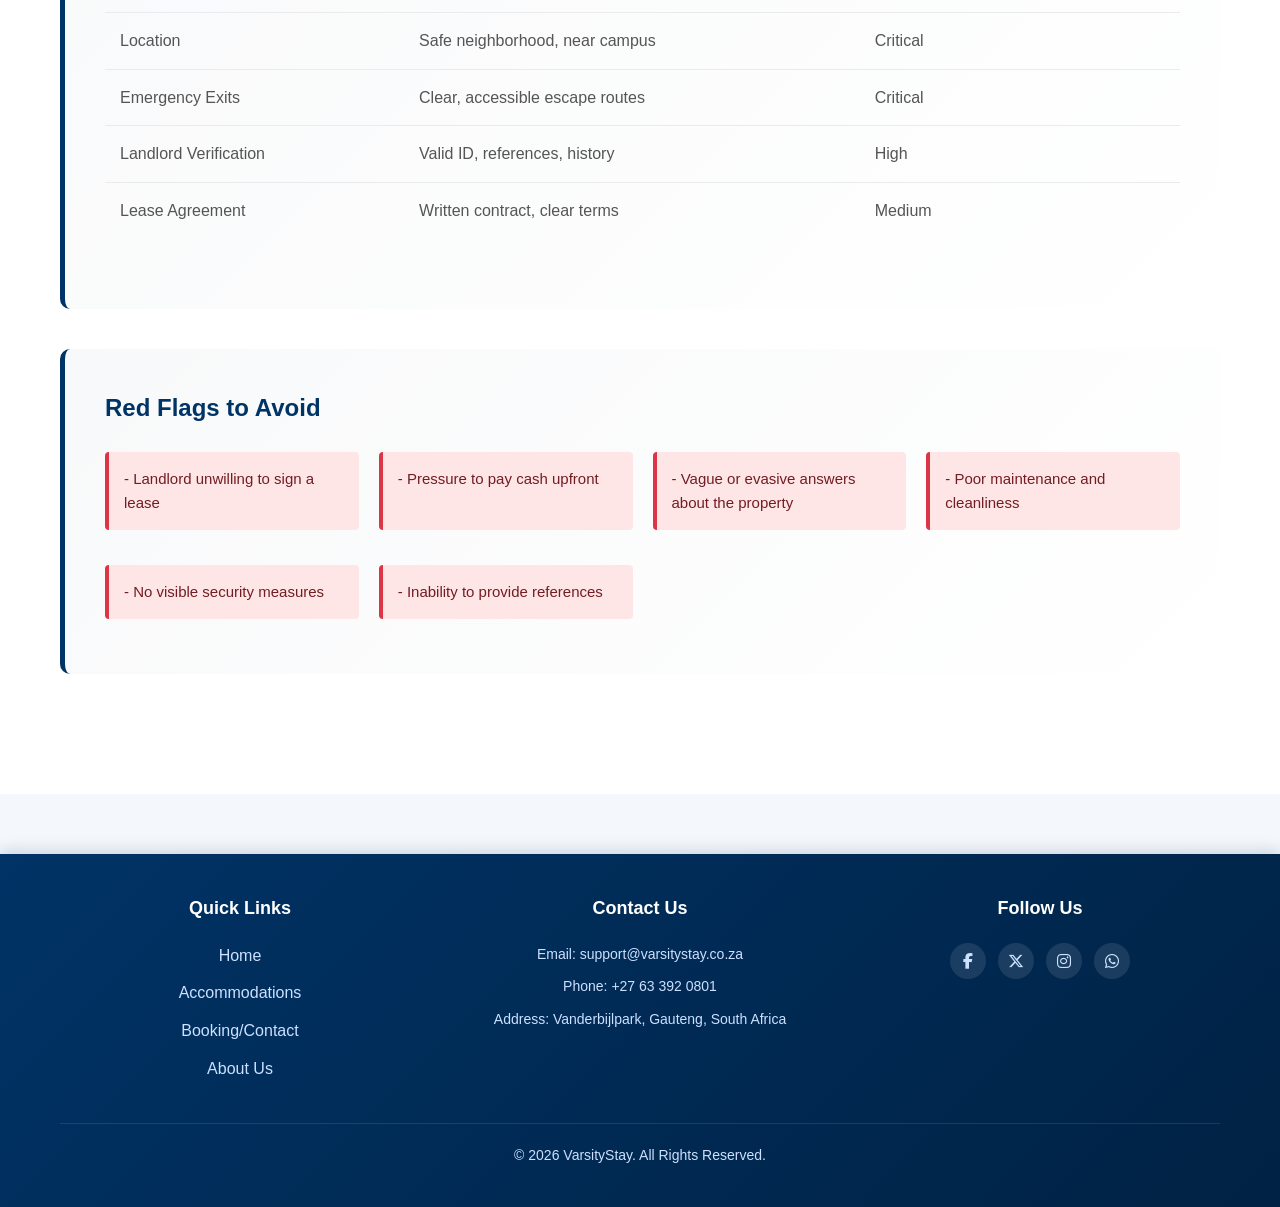
==== commit 4c58fd96: "Institutions Added and The logo and head Icon added, The name changed from Vut-accommodations to var" ====
--- a/About.html
+++ b/About.html
@@ -3,15 +3,16 @@
 <head>
     <meta charset="UTF-8">
     <meta name="viewport" content="width=device-width, initial-scale=1.0">
-    <title>VUT-Student Accommodation | About Us</title>
-    <link rel="stylesheet" href="css/styling.css">
+    <title>About Us | VarsityStay</title>
+    <link rel="icon" type="image/png" href="images/VS.png">
+    <link rel="stylesheet" href="css/style.css">
     <link rel="stylesheet" href="https://cdnjs.cloudflare.com/ajax/libs/font-awesome/6.5.1/css/all.min.css">
 </head>
 <body>
     <header>
         <div class="header-container">
             <div class="logo">
-                <a href="index.html">VUT-Student Accommodation</a>
+                <a href="index.html"><img src="images/VS.png" alt="VarsityStay Logo" class="logo-img">VarsityStay</a>
             </div>
             <nav>
                 <ul>
@@ -41,7 +42,7 @@
 
                 <article class="about-section">
                     <h2>Our Vision</h2>
-                    <p>To be the leading accommodation platform for VUT students, known for reliability, transparency, and exceptional service.</p>
+                    <p>To be the leading accommodation platform for university students, known for reliability, transparency, and exceptional service.</p>
                 </article>
 
                 <article class="about-section">
@@ -92,7 +93,7 @@
                         <div class="team-info">
                             <h3>Linda Skhosana(Lilian Dube)</h3>
                             <p class="team-role">Marketing & Partnerships</p>
-                            <p class="team-bio">Expands our reach and builds partnerships to serve more VUT students effectively.</p>
+                            <p class="team-bio">Expands our reach and builds partnerships to serve more university students effectively.</p>
                         </div>
                     </div>
                     <div class="team-member">
@@ -267,24 +268,24 @@
                 </div>
                 <div class="footer-section">
                     <h4>Contact Us</h4>
-                    <p>Email: <a href="mailto:accommodations@vut.ac.za">accommodations@vut.ac.za</a></p>
+                    <p>Email: <a href="mailto:support@varsitystay.co.za">support@varsitystay.co.za</a></p>
                     <p>Phone: <a href="tel:+27633920801">+27 63 392 0801</a></p>
                     <p>Address: Vanderbijlpark, Gauteng, South Africa</p>
                 </div>
                 <div class="footer-section">
                     <h4>Follow Us</h4>
                     <ul class="social-links">
-                        <li><a href="https://www.facebook.com/vutstudentaccommodation" target="_blank" title="Facebook"><i class="fa-brands fa-facebook-f"></i></a></li>
-                        <li><a href="https://www.twitter.com/vutstudentaccom" target="_blank" title="Twitter"><i class="fa-brands fa-x-twitter"></i></a></li>
-                        <li><a href="https://www.instagram.com/vutstudentaccommodation" target="_blank" title="Instagram"><i class="fa-brands fa-instagram"></i></a></li>
+                        <li><a href="https://www.facebook.com/varsitystay" target="_blank" title="Facebook"><i class="fa-brands fa-facebook-f"></i></a></li>
+                        <li><a href="https://www.twitter.com/varsitystay" target="_blank" title="Twitter"><i class="fa-brands fa-x-twitter"></i></a></li>
+                        <li><a href="https://www.instagram.com/varsitystay" target="_blank" title="Instagram"><i class="fa-brands fa-instagram"></i></a></li>
                         <li><a href="https://wa.me/27633920801" target="_blank" title="WhatsApp"><i class="fa-brands fa-whatsapp"></i></a></li>
                     </ul>
                 </div>
             </div>
             <div class="footer-bottom">
-                <p>&copy; 2026 VUT-Student Accommodation. All Rights Reserved.</p>
+                <p>&copy; 2026 VarsityStay. All Rights Reserved.</p>
             </div>
         </div>
     </footer>
 </body>
-</html>+</html>
--- a/css/style.css
+++ b/css/style.css
@@ -0,0 +1,1408 @@
+* {
+    margin: 0;
+    padding: 0;
+    box-sizing: border-box;
+}
+
+html {
+    scroll-behavior: smooth;
+}
+
+body {
+    font-family: 'Segoe UI', Tahoma, Geneva, Verdana, sans-serif;
+    line-height: 1.6;
+    background-color: #f4f7fb;
+    color: #333;
+}
+
+a {
+    text-decoration: none;
+    color: inherit;
+}
+
+ul {
+    list-style: none;
+}
+
+.container {
+    max-width: 1200px;
+    margin: 0 auto;
+    padding: 0 20px;
+}
+
+section {
+    padding: 80px 20px;
+}
+
+h1, h2 {
+    margin-bottom: 20px;
+    color: #003366;
+}
+
+p {
+    margin-bottom: 15px;
+}
+
+header {
+    background: linear-gradient(135deg, #003366 0%, #004d99 100%);
+    color: white;
+    padding: 0;
+    position: sticky;
+    top: 0;
+    z-index: 100;
+    box-shadow: 0 2px 15px rgba(0, 51, 102, 0.2);
+}
+
+.header-container {
+    max-width: 1200px;
+    margin: 0 auto;
+    padding: 20px;
+    display: flex;
+    justify-content: space-between;
+    align-items: center;
+    gap: 40px;
+}
+
+.logo a {
+    color: white;
+    font-size: 24px;
+    font-weight: bold;
+    letter-spacing: -0.5px;
+    transition: opacity 0.3s ease;
+    display: flex;
+    align-items: center;
+    gap: 12px;
+}
+
+.logo-img {
+    height: 40px;
+    width: auto;
+}
+
+.logo a:hover {
+    opacity: 0.8;
+}
+
+nav {
+    display: flex;
+    justify-content: flex-end;
+}
+
+nav ul {
+    display: flex;
+    gap: 35px;
+}
+
+nav ul li a {
+    color: white;
+    font-weight: 600;
+    position: relative;
+    transition: color 0.3s ease;
+    font-size: 15px;
+}
+
+nav ul li a:after {
+    content: '';
+    position: absolute;
+    bottom: -5px;
+    left: 0;
+    width: 0;
+    height: 2px;
+    background-color: #ffd700;
+    transition: width 0.3s ease;
+}
+
+nav ul li a:hover:after,
+nav ul li a.active:after {
+    width: 100%;
+}
+
+nav ul li a:hover,
+nav ul li a.active {
+    color: #ffd700;
+}
+
+#hero {
+    background: linear-gradient(135deg, #e6f0ff 0%, #cce0ff 100%);
+    text-align: center;
+    padding: 150px 20px;
+    position: relative;
+    overflow: hidden;
+}
+
+#hero::before {
+    content: '';
+    position: absolute;
+    top: -50%;
+    right: -10%;
+    width: 500px;
+    height: 500px;
+    background: radial-gradient(circle, rgba(0, 51, 102, 0.1) 0%, transparent 70%);
+    border-radius: 50%;
+}
+
+.hero-content {
+    position: relative;
+    z-index: 2;
+    max-width: 800px;
+    margin: 0 auto;
+}
+
+#hero h1 {
+    font-size: 52px;
+    color: #003366;
+    margin-bottom: 20px;
+    line-height: 1.2;
+}
+
+#hero p {
+    font-size: 22px;
+    color: #555;
+    margin-bottom: 40px;
+}
+
+#services {
+    background-color: white;
+    text-align: center;
+}
+
+#services h2 {
+    font-size: 40px;
+    margin-bottom: 50px;
+}
+
+#services p {
+    max-width: 900px;
+    margin: 0 auto 60px;
+    font-size: 18px;
+    line-height: 1.8;
+}
+
+.services-grid {
+    display: grid;
+    grid-template-columns: repeat(auto-fit, minmax(280px, 1fr));
+    gap: 30px;
+    margin-top: 50px;
+}
+
+.service-card {
+    background: linear-gradient(135deg, #f8f9fa 0%, #ffffff 100%);
+    padding: 40px 25px;
+    border-radius: 12px;
+    transition: all 0.3s ease;
+    border: 1px solid #e9ecef;
+    cursor: pointer;
+}
+
+.service-card:hover {
+    transform: translateY(-10px);
+    box-shadow: 0 15px 40px rgba(0, 51, 102, 0.15);
+    background: linear-gradient(135deg, #ffffff 0%, #f0f4ff 100%);
+    border-color: #003366;
+}
+
+.service-icon {
+    font-size: 48px;
+    margin-bottom: 20px;
+    display: inline-block;
+    animation: float 3s ease-in-out infinite;
+}
+
+@keyframes float {
+    0%, 100% {
+        transform: translateY(0);
+    }
+    50% {
+        transform: translateY(-10px);
+    }
+}
+
+.service-card h3 {
+    font-size: 22px;
+    margin-bottom: 15px;
+    color: #003366;
+}
+
+.service-card p {
+    color: #666;
+    font-size: 16px;
+}
+
+#features {
+    background: linear-gradient(135deg, #f4f7fb 0%, #e8f1ff 100%);
+}
+
+#features h2 {
+    font-size: 40px;
+    text-align: center;
+    margin-bottom: 60px;
+}
+
+.features-grid {
+    display: grid;
+    grid-template-columns: repeat(auto-fit, minmax(250px, 1fr));
+    gap: 30px;
+}
+
+.feature {
+    background: white;
+    padding: 35px;
+    border-radius: 10px;
+    box-shadow: 0 4px 15px rgba(0, 51, 102, 0.08);
+    border-left: 4px solid #003366;
+    transition: all 0.3s ease;
+}
+
+.feature:hover {
+    transform: translateX(5px);
+    box-shadow: 0 8px 25px rgba(0, 51, 102, 0.15);
+}
+
+.feature h3 {
+    color: #003366;
+    margin-bottom: 15px;
+    font-size: 20px;
+}
+
+.feature p {
+    color: #666;
+    font-size: 15px;
+}
+
+.form-group {
+    margin-bottom: 25px;
+}
+
+.form-group label {
+    display: block;
+    font-weight: 600;
+    margin-bottom: 10px;
+    color: #003366;
+    font-size: 15px;
+}
+
+.form-group input,
+.form-group textarea {
+    width: 100%;
+    padding: 14px 16px;
+    border: 2px solid #e9ecef;
+    border-radius: 6px;
+    font-size: 16px;
+    font-family: inherit;
+    transition: all 0.3s ease;
+    background-color: #f8f9fa;
+}
+
+.form-group input:focus,
+.form-group textarea:focus {
+    outline: none;
+    border-color: #003366;
+    background-color: white;
+    box-shadow: 0 0 0 3px rgba(0, 51, 102, 0.1);
+}
+
+.form-group textarea {
+    resize: vertical;
+    min-height: 120px;
+}
+
+.btn {
+    display: inline-block;
+    background: linear-gradient(135deg, #003366 0%, #0055aa 100%);
+    color: white;
+    padding: 12px 30px;
+    border: none;
+    border-radius: 6px;
+    cursor: pointer;
+    font-size: 16px;
+    font-weight: 600;
+    transition: all 0.3s ease;
+}
+
+.btn:hover {
+    background: linear-gradient(135deg, #0055aa 0%, #003d7a 100%);
+    transform: translateY(-2px);
+    box-shadow: 0 8px 20px rgba(0, 51, 102, 0.3);
+}
+
+.btn:active {
+    transform: translateY(0);
+}
+
+.btn-primary {
+    padding: 15px 45px;
+    font-size: 18px;
+}
+
+.btn-small {
+    padding: 8px 20px;
+    font-size: 14px;
+}
+
+footer {
+    background: linear-gradient(135deg, #003366 0%, #002244 100%);
+    color: white;
+    text-align: center;
+    padding: 40px 20px;
+    margin-top: 60px;
+    box-shadow: 0 -2px 15px rgba(0, 51, 102, 0.2);
+}
+
+footer p {
+    margin: 0;
+    font-size: 15px;
+}
+
+#about-hero {
+    background: linear-gradient(135deg, #e6f0ff 0%, #cce0ff 100%);
+    text-align: center;
+    padding: 100px 20px;
+}
+
+#about-hero h1 {
+    font-size: 48px;
+    margin-bottom: 20px;
+}
+
+#about-hero .lead {
+    font-size: 20px;
+    color: #555;
+    max-width: 700px;
+    margin: 0 auto;
+}
+
+#about-content {
+    background-color: white;
+}
+
+.about-section {
+    max-width: 900px;
+    margin: 0 auto 60px;
+    padding: 40px;
+    background: linear-gradient(135deg, #f8f9fa 0%, #ffffff 100%);
+    border-radius: 10px;
+    border-left: 5px solid #003366;
+    box-shadow: 0 4px 15px rgba(0, 51, 102, 0.08);
+    transition: all 0.3s ease;
+}
+
+.about-section:hover {
+    transform: translateX(5px);
+    box-shadow: 0 8px 25px rgba(0, 51, 102, 0.15);
+}
+
+.about-section h2 {
+    font-size: 32px;
+    margin-bottom: 20px;
+}
+
+.values-list {
+    display: grid;
+    grid-template-columns: repeat(auto-fit, minmax(200px, 1fr));
+    gap: 25px;
+    margin-top: 30px;
+}
+
+.value-item {
+    background: white;
+    padding: 25px;
+    border-radius: 8px;
+    border: 2px solid #e9ecef;
+    transition: all 0.3s ease;
+}
+
+.value-item:hover {
+    border-color: #003366;
+    background: linear-gradient(135deg, #f8f9fa 0%, #ffffff 100%);
+    box-shadow: 0 6px 15px rgba(0, 51, 102, 0.1);
+}
+
+.value-item h3 {
+    color: #003366;
+    margin-bottom: 10px;
+    font-size: 18px;
+}
+
+.value-item p {
+    color: #666;
+    font-size: 14px;
+}
+
+.features-list {
+    list-style: none;
+    margin-top: 25px;
+}
+
+.features-list li {
+    padding: 15px 0 15px 35px;
+    position: relative;
+    color: #555;
+    font-size: 16px;
+}
+
+.features-list li:before {
+    content: '-';
+    position: absolute;
+    left: 0;
+    color: #003366;
+    font-weight: bold;
+    font-size: 20px;
+}
+
+:is(#accommodations-header, #booking-hero) {
+    background: linear-gradient(135deg, #e6f0ff 0%, #cce0ff 100%);
+    text-align: center;
+}
+
+#accommodations-header h1,
+#booking-hero h1 {
+    font-size: 48px;
+    margin-bottom: 20px;
+}
+
+#accommodations-header p,
+#booking-hero .lead {
+    font-size: 20px;
+    color: #555;
+    max-width: 700px;
+    margin: 0 auto;
+}
+
+#booking-hero {
+    padding: 100px 20px;
+}
+
+#accommodations-header {
+    padding: 80px 20px;
+}
+
+#accommodations {
+    background-color: white;
+}
+
+.institution-radio {
+    display: none;
+}
+
+.institutions-section {
+    text-align: center;
+    margin-bottom: 60px;
+}
+
+.institutions-section h2 {
+    margin-bottom: 30px;
+    font-size: 28px;
+    color: #003366;
+}
+
+.institutions-grid {
+    display: grid;
+    grid-template-columns: repeat(auto-fit, minmax(220px, 1fr));
+    gap: 20px;
+    margin-bottom: 40px;
+}
+
+.institution-btn {
+    padding: 20px;
+    border: 2px solid #003366;
+    background-color: white;
+    color: #003366;
+    border-radius: 10px;
+    cursor: pointer;
+    font-weight: 600;
+    transition: all 0.3s ease;
+    font-size: 15px;
+    display: flex;
+    flex-direction: column;
+    align-items: center;
+    gap: 10px;
+}
+
+.institution-btn i {
+    font-size: 32px;
+}
+
+.institution-btn:hover {
+    background-color: #f0f4ff;
+    transform: translateY(-3px);
+    box-shadow: 0 8px 20px rgba(0, 51, 102, 0.15);
+}
+
+#institution-vut:checked ~ .institutions-section label[for="institution-vut"],
+#institution-tut:checked ~ .institutions-section label[for="institution-tut"],
+#institution-wits:checked ~ .institutions-section label[for="institution-wits"],
+#institution-up:checked ~ .institutions-section label[for="institution-up"] {
+    background: linear-gradient(135deg, #003366 0%, #0055aa 100%);
+    color: white;
+    border-color: #003366;
+}
+
+.accommodation-card {
+    background: white;
+    border-radius: 10px;
+    overflow: hidden;
+    box-shadow: 0 4px 15px rgba(0, 0, 0, 0.08);
+    transition: all 0.3s ease;
+    display: flex;
+    flex-direction: column;
+    flex-shrink: 0;
+    width: 320px;
+}
+
+.accommodation-card:hover {
+    transform: translateY(-10px);
+    box-shadow: 0 15px 40px rgba(0, 51, 102, 0.2);
+}
+
+.accom-image {
+    position: relative;
+    overflow: hidden;
+    height: 220px;
+}
+
+.accom-image img {
+    width: 100%;
+    height: 100%;
+    object-fit: cover;
+    transition: transform 0.3s ease;
+}
+
+.accommodation-card:hover .accom-image img {
+    transform: scale(1.1);
+}
+
+.accom-badge {
+    position: absolute;
+    top: 12px;
+    right: 12px;
+    background: linear-gradient(135deg, #ffd700 0%, #ffed4e 100%);
+    color: #003366;
+    padding: 6px 15px;
+    border-radius: 20px;
+    font-size: 12px;
+    font-weight: bold;
+    box-shadow: 0 2px 10px rgba(0, 0, 0, 0.2);
+}
+
+.accom-content {
+    padding: 25px;
+    display: flex;
+    flex-direction: column;
+    flex-grow: 1;
+}
+
+.accom-content h3 {
+    color: #003366;
+    font-size: 22px;
+    margin-bottom: 15px;
+}
+
+.accom-details {
+    margin-bottom: 20px;
+    flex-grow: 1;
+}
+
+.accom-details p {
+    margin-bottom: 12px;
+    font-size: 14px;
+    color: #666;
+    line-height: 1.5;
+}
+
+.accom-details strong {
+    color: #003366;
+}
+
+.accom-details .description {
+    font-style: italic;
+    margin-top: 10px;
+    color: #555;
+}
+
+.accommodations-wrapper {
+    position: relative;
+}
+
+.institution-accommodations {
+    display: none !important;
+    opacity: 0;
+    transition: opacity 0.3s ease;
+}
+
+#institution-vut:checked ~ .accommodations-wrapper .institution-accommodations[data-institution="vut"],
+#institution-tut:checked ~ .accommodations-wrapper .institution-accommodations[data-institution="tut"],
+#institution-wits:checked ~ .accommodations-wrapper .institution-accommodations[data-institution="wits"],
+#institution-up:checked ~ .accommodations-wrapper .institution-accommodations[data-institution="up"] {
+    display: block !important;
+    opacity: 1;
+    animation: fadeIn 0.3s ease;
+}
+
+@keyframes fadeIn {
+    from {
+        opacity: 0;
+        transform: translateY(10px);
+    }
+    to {
+        opacity: 1;
+        transform: translateY(0);
+    }
+}
+
+.accommodations-row {
+    display: flex;
+    gap: 30px;
+    overflow-x: auto;
+    padding: 20px 0;
+    scroll-behavior: smooth;
+}
+
+.accommodations-row::-webkit-scrollbar {
+    height: 8px;
+}
+
+.accommodations-row::-webkit-scrollbar-track {
+    background: #f1f1f1;
+    border-radius: 10px;
+}
+
+.accommodations-row::-webkit-scrollbar-thumb {
+    background: #003366;
+    border-radius: 10px;
+}
+
+.accommodations-row::-webkit-scrollbar-thumb:hover {
+    background: #0055aa;
+}
+
+#team {
+    background: linear-gradient(135deg, #f4f7fb 0%, #e8f1ff 100%);
+}
+
+#team h2 {
+    text-align: center;
+    font-size: 40px;
+    margin-bottom: 15px;
+}
+
+#team > .container > p {
+    text-align: center;
+    color: #666;
+    font-size: 18px;
+    max-width: 700px;
+    margin: 0 auto 60px;
+}
+
+.team-grid {
+    display: flex;
+    flex-wrap: wrap;
+    justify-content: center;
+    gap: 35px;
+    margin-top: 50px;
+}
+
+.team-member {
+    background: white;
+    border-radius: 12px;
+    overflow: hidden;
+    box-shadow: 0 6px 20px rgba(0, 51, 102, 0.1);
+    transition: all 0.3s ease;
+    display: flex;
+    flex-direction: column;
+    width: 280px;
+}
+
+.team-member:hover {
+    transform: translateY(-15px);
+    box-shadow: 0 15px 40px rgba(0, 51, 102, 0.2);
+}
+
+.team-image {
+    width: 100%;
+    height: 280px;
+    overflow: hidden;
+    position: relative;
+    background: linear-gradient(135deg, #e6f0ff 0%, #cce0ff 100%);
+}
+
+.team-image img {
+    width: 100%;
+    height: 100%;
+    object-fit: cover;
+    transition: transform 0.3s ease;
+}
+
+.team-member:hover .team-image img {
+    transform: scale(1.08);
+}
+
+.team-info {
+    padding: 30px 25px;
+    text-align: center;
+    flex-grow: 1;
+    display: flex;
+    flex-direction: column;
+}
+
+.team-info h3 {
+    font-size: 22px;
+    color: #003366;
+    margin-bottom: 8px;
+}
+
+.team-role {
+    color: #0055aa;
+    font-weight: 600;
+    font-size: 14px;
+    margin-bottom: 12px;
+}
+
+.team-bio {
+    color: #666;
+    font-size: 15px;
+    line-height: 1.6;
+    flex-grow: 1;
+}
+
+.modal-toggle {
+    display: none;
+}
+
+.modal-overlay {
+    position: fixed;
+    top: 0;
+    left: 0;
+    width: 100%;
+    height: 100%;
+    background-color: rgba(0, 0, 0, 0.6);
+    display: flex;
+    justify-content: center;
+    align-items: center;
+    opacity: 0;
+    visibility: hidden;
+    transition: all 0.3s ease;
+    z-index: 1000;
+}
+
+.modal-toggle:checked ~ .modal-overlay {
+    opacity: 1;
+    visibility: visible;
+}
+
+.modal {
+    background: white;
+    border-radius: 12px;
+    max-width: 600px;
+    width: 90%;
+    max-height: 85vh;
+    overflow-y: auto;
+    position: relative;
+    box-shadow: 0 20px 60px rgba(0, 51, 102, 0.3);
+    animation: slideIn 0.3s ease;
+}
+
+@keyframes slideIn {
+    from {
+        opacity: 0;
+        transform: translateY(-30px);
+    }
+    to {
+        opacity: 1;
+        transform: translateY(0);
+    }
+}
+
+.modal-close {
+    position: absolute;
+    top: 20px;
+    right: 25px;
+    font-size: 32px;
+    cursor: pointer;
+    color: #999;
+    transition: color 0.3s ease;
+    width: 35px;
+    height: 35px;
+    display: flex;
+    align-items: center;
+    justify-content: center;
+    border-radius: 50%;
+    background: #f5f5f5;
+}
+
+.modal-close:hover {
+    color: #003366;
+    background: #e9ecef;
+}
+
+.modal-content {
+    padding: 40px;
+}
+
+.modal-content h2 {
+    font-size: 28px;
+    color: #003366;
+    margin-bottom: 10px;
+}
+
+.modal-content > p {
+    color: #666;
+    margin-bottom: 30px;
+    font-size: 16px;
+}
+
+.booking-form {
+    display: flex;
+    flex-direction: column;
+    gap: 20px;
+}
+
+.form-row {
+    display: grid;
+    grid-template-columns: 1fr 1fr;
+    gap: 20px;
+}
+
+.booking-form .form-group {
+    margin-bottom: 0;
+}
+
+.booking-form label {
+    display: block;
+    font-weight: 600;
+    margin-bottom: 10px;
+    color: #003366;
+    font-size: 14px;
+}
+
+.booking-form input,
+.booking-form select,
+.booking-form textarea {
+    width: 100%;
+    padding: 12px 15px;
+    border: 2px solid #e9ecef;
+    border-radius: 6px;
+    font-size: 15px;
+    font-family: inherit;
+    transition: all 0.3s ease;
+    background-color: #f8f9fa;
+}
+
+.booking-form input:focus,
+.booking-form select:focus,
+.booking-form textarea:focus {
+    outline: none;
+    border-color: #003366;
+    background-color: white;
+    box-shadow: 0 0 0 3px rgba(0, 51, 102, 0.1);
+}
+
+.booking-form select {
+    cursor: pointer;
+    appearance: none;
+    background-image: url("data:image/svg+xml,%3Csvg xmlns='http://www.w3.org/2000/svg' width='12' height='12' viewBox='0 0 12 12'%3E%3Cpath fill='%23003366' d='M6 9L1 4h10z'/%3E%3C/svg%3E");
+    background-repeat: no-repeat;
+    background-position: right 12px center;
+    padding-right: 35px;
+}
+
+.form-actions {
+    display: flex;
+    gap: 15px;
+    margin-top: 25px;
+    padding-top: 20px;
+    border-top: 1px solid #e9ecef;
+}
+
+.form-actions .btn {
+    flex: 1;
+    text-align: center;
+    padding: 13px 20px;
+}
+
+.btn-cancel {
+    background: linear-gradient(135deg, #e9ecef 0%, #dee2e6 100%);
+    color: #333;
+    cursor: pointer;
+}
+
+.btn-cancel:hover {
+    background: linear-gradient(135deg, #dee2e6 0%, #ced4da 100%);
+}
+
+#safety-tips {
+    background-color: white;
+}
+
+#safety-tips h2 {
+    text-align: center;
+    font-size: 40px;
+    margin-bottom: 15px;
+}
+
+#safety-tips > .container > p {
+    text-align: center;
+    color: #666;
+    font-size: 18px;
+    max-width: 700px;
+    margin: 0 auto 60px;
+}
+
+.safety-tips-grid {
+    display: grid;
+    grid-template-columns: repeat(auto-fit, minmax(250px, 1fr));
+    gap: 30px;
+    margin-bottom: 60px;
+}
+
+.safety-card {
+    background: linear-gradient(135deg, #f8f9fa 0%, #ffffff 100%);
+    padding: 30px;
+    border-radius: 10px;
+    border: 2px solid #e9ecef;
+    transition: all 0.3s ease;
+}
+
+.safety-card:hover {
+    border-color: #003366;
+    box-shadow: 0 10px 30px rgba(0, 51, 102, 0.15);
+    transform: translateY(-5px);
+}
+
+.safety-card h3 {
+    color: #003366;
+    margin-bottom: 20px;
+    font-size: 20px;
+}
+
+.safety-card h3 i {
+    margin-right: 10px;
+}
+
+.safety-card ul {
+    list-style: none;
+}
+
+.safety-card li {
+    padding-left: 25px;
+    position: relative;
+    margin-bottom: 12px;
+    color: #555;
+    font-size: 14px;
+}
+
+.safety-card li:before {
+    content: '•';
+    position: absolute;
+    left: 0;
+    color: #003366;
+    font-weight: bold;
+}
+
+.safety-section {
+    background: linear-gradient(135deg, #f8f9fa 0%, #ffffff 100%);
+    padding: 40px;
+    border-radius: 10px;
+    border-left: 5px solid #003366;
+    margin-bottom: 40px;
+}
+
+.safety-section h3 {
+    color: #003366;
+    font-size: 24px;
+    margin-bottom: 25px;
+}
+
+.safety-table {
+    width: 100%;
+    border-collapse: collapse;
+    margin-bottom: 30px;
+}
+
+.safety-table thead {
+    background: linear-gradient(135deg, #003366 0%, #004d99 100%);
+    color: white;
+}
+
+.safety-table th {
+    padding: 15px;
+    text-align: left;
+    font-weight: 600;
+}
+
+.safety-table td {
+    padding: 15px;
+    border-bottom: 1px solid #e9ecef;
+    color: #555;
+}
+
+.safety-table tbody tr:hover {
+    background-color: #f0f4ff;
+}
+
+.safety-table tbody tr:last-child td {
+    border-bottom: none;
+}
+
+.red-flags {
+    display: grid;
+    grid-template-columns: repeat(auto-fit, minmax(250px, 1fr));
+    gap: 20px;
+}
+
+.red-flags p {
+    background: #ffe6e6;
+    border-left: 4px solid #dc3545;
+    padding: 15px;
+    border-radius: 4px;
+    color: #721c24;
+    font-size: 15px;
+}
+
+.booking-intro h2 {
+    text-align: center;
+    font-size: 36px;
+    margin-bottom: 50px;
+    color: #003366;
+}
+
+#booking-info {
+    background-color: white;
+}
+
+.steps-grid {
+    display: grid;
+    grid-template-columns: repeat(auto-fit, minmax(220px, 1fr));
+    gap: 30px;
+    margin-bottom: 60px;
+}
+
+.step-card {
+    background: linear-gradient(135deg, #f8f9fa 0%, #ffffff 100%);
+    padding: 30px;
+    border-radius: 10px;
+    text-align: center;
+    border: 2px solid #e9ecef;
+    transition: all 0.3s ease;
+}
+
+.step-card:hover {
+    border-color: #003366;
+    box-shadow: 0 10px 30px rgba(0, 51, 102, 0.15);
+    transform: translateY(-5px);
+}
+
+.step-number {
+    background: linear-gradient(135deg, #003366 0%, #004d99 100%);
+    color: white;
+    width: 50px;
+    height: 50px;
+    border-radius: 50%;
+    display: flex;
+    align-items: center;
+    justify-content: center;
+    font-size: 24px;
+    font-weight: bold;
+    margin: 0 auto 20px;
+}
+
+.step-card h3 {
+    color: #003366;
+    margin-bottom: 15px;
+    font-size: 20px;
+}
+
+.step-card p {
+    color: #555;
+    font-size: 14px;
+    line-height: 1.6;
+}
+
+.step-card a {
+    color: #003366;
+    text-decoration: underline;
+    font-weight: 600;
+}
+
+.step-card a:hover {
+    color: #0055aa;
+}
+
+#booking-form-section {
+    background: linear-gradient(135deg, #f4f7fb 0%, #e8f1ff 100%);
+}
+
+.booking-form-wrapper {
+    display: grid;
+    grid-template-columns: 1fr 300px;
+    gap: 40px;
+}
+
+.booking-form-container {
+    background: white;
+    padding: 40px;
+    border-radius: 10px;
+    box-shadow: 0 4px 15px rgba(0, 51, 102, 0.1);
+}
+
+.booking-form-container h2 {
+    font-size: 32px;
+    color: #003366;
+    margin-bottom: 10px;
+}
+
+.booking-form-container > p {
+    color: #666;
+    margin-bottom: 30px;
+    font-size: 16px;
+}
+
+.booking-sidebar {
+    display: flex;
+    flex-direction: column;
+    gap: 25px;
+}
+
+.sidebar-box {
+    background: white;
+    padding: 25px;
+    border-radius: 10px;
+    box-shadow: 0 4px 15px rgba(0, 51, 102, 0.1);
+    border-top: 4px solid #003366;
+}
+
+.sidebar-box h3 {
+    color: #003366;
+    font-size: 18px;
+    margin-bottom: 15px;
+}
+
+.sidebar-box p {
+    color: #555;
+    font-size: 14px;
+    margin-bottom: 10px;
+}
+
+.sidebar-box a {
+    color: #003366;
+    font-weight: 600;
+    text-decoration: none;
+}
+
+.sidebar-box a:hover {
+    text-decoration: underline;
+}
+
+.sidebar-box ul {
+    list-style: none;
+}
+
+.sidebar-box li {
+    color: #555;
+    font-size: 14px;
+    padding-left: 20px;
+    position: relative;
+    margin-bottom: 8px;
+}
+
+.sidebar-box li:before {
+    content: '•';
+    position: absolute;
+    left: 0;
+    color: #003366;
+    font-weight: bold;
+}
+
+#contact-section {
+    background: white;
+}
+
+#contact-section h2 {
+    text-align: center;
+    font-size: 36px;
+    margin-bottom: 15px;
+    color: #003366;
+}
+
+#contact-section > .container > p {
+    text-align: center;
+    color: #666;
+    font-size: 16px;
+    max-width: 700px;
+    margin: 0 auto 40px;
+}
+
+.contact-form {
+    max-width: 700px;
+    margin: 0 auto;
+    background: linear-gradient(135deg, #f8f9fa 0%, #ffffff 100%);
+    padding: 40px;
+    border-radius: 10px;
+    border: 2px solid #e9ecef;
+}
+
+.contact-form label {
+    display: block;
+    font-weight: 600;
+    margin-bottom: 10px;
+    color: #003366;
+    font-size: 14px;
+}
+
+.contact-form input,
+.contact-form select,
+.contact-form textarea {
+    width: 100%;
+    padding: 12px 15px;
+    border: 2px solid #e9ecef;
+    border-radius: 6px;
+    font-size: 15px;
+    font-family: inherit;
+    transition: all 0.3s ease;
+    background-color: #f8f9fa;
+    margin-bottom: 20px;
+}
+
+.contact-form input:focus,
+.contact-form select:focus,
+.contact-form textarea:focus {
+    outline: none;
+    border-color: #003366;
+    background-color: white;
+    box-shadow: 0 0 0 3px rgba(0, 51, 102, 0.1);
+}
+
+.btn-secondary {
+    background: linear-gradient(135deg, #6c757d 0%, #5a6268 100%);
+    color: white;
+    padding: 12px 30px;
+    cursor: pointer;
+}
+
+.btn-secondary:hover {
+    background: linear-gradient(135deg, #5a6268 0%, #495057 100%);
+    transform: translateY(-2px);
+    box-shadow: 0 6px 15px rgba(0, 0, 0, 0.2);
+}
+
+#faq-section {
+    background: linear-gradient(135deg, #f4f7fb 0%, #e8f1ff 100%);
+}
+
+#faq-section h2 {
+    text-align: center;
+    font-size: 40px;
+    margin-bottom: 50px;
+    color: #003366;
+}
+
+.faq-grid {
+    display: grid;
+    grid-template-columns: repeat(auto-fit, minmax(300px, 1fr));
+    gap: 30px;
+}
+
+.faq-item {
+    background: white;
+    padding: 30px;
+    border-radius: 10px;
+    border-left: 5px solid #003366;
+    box-shadow: 0 4px 15px rgba(0, 51, 102, 0.08);
+    transition: all 0.3s ease;
+}
+
+.faq-item:hover {
+    box-shadow: 0 8px 25px rgba(0, 51, 102, 0.15);
+    transform: translateY(-5px);
+}
+
+.faq-item h3 {
+    color: #003366;
+    font-size: 18px;
+    margin-bottom: 15px;
+}
+
+.faq-item p {
+    color: #555;
+    font-size: 15px;
+    line-height: 1.7;
+}
+
+.footer-content {
+    display: grid;
+    grid-template-columns: repeat(auto-fit, minmax(250px, 1fr));
+    gap: 40px;
+    margin-bottom: 30px;
+}
+
+.footer-section h4 {
+    color: white;
+    font-size: 18px;
+    margin-bottom: 20px;
+}
+
+.footer-section ul {
+    list-style: none;
+}
+
+.footer-section ul li {
+    margin-bottom: 12px;
+}
+
+.footer-section a {
+    color: #cce0ff;
+    transition: color 0.3s ease;
+}
+
+.footer-section a:hover {
+    color: #ffd700;
+}
+
+.footer-section p {
+    color: #cce0ff;
+    font-size: 14px;
+    margin-bottom: 10px;
+}
+
+.social-links {
+    display: flex;
+    justify-content: center;
+    gap: 12px;
+    flex-wrap: wrap;
+}
+
+.social-links li {
+    margin-bottom: 0;
+}
+
+.social-links a {
+    display: flex;
+    align-items: center;
+    justify-content: center;
+    width: 36px;
+    height: 36px;
+    background: rgba(255, 255, 255, 0.1);
+    border-radius: 50%;
+    color: #cce0ff !important;
+    font-size: 16px;
+    transition: all 0.3s ease;
+    text-decoration: none !important;
+}
+
+.social-links a:hover {
+    background: #ffd700;
+    color: #003366 !important;
+    transform: translateY(-3px);
+    box-shadow: 0 4px 10px rgba(0, 0, 0, 0.3);
+}
+
+.footer-bottom {
+    text-align: center;
+    padding-top: 20px;
+    border-top: 1px solid rgba(255, 255, 255, 0.1);
+}
+
+.footer-bottom p {
+    color: #cce0ff;
+    font-size: 14px;
+}
+
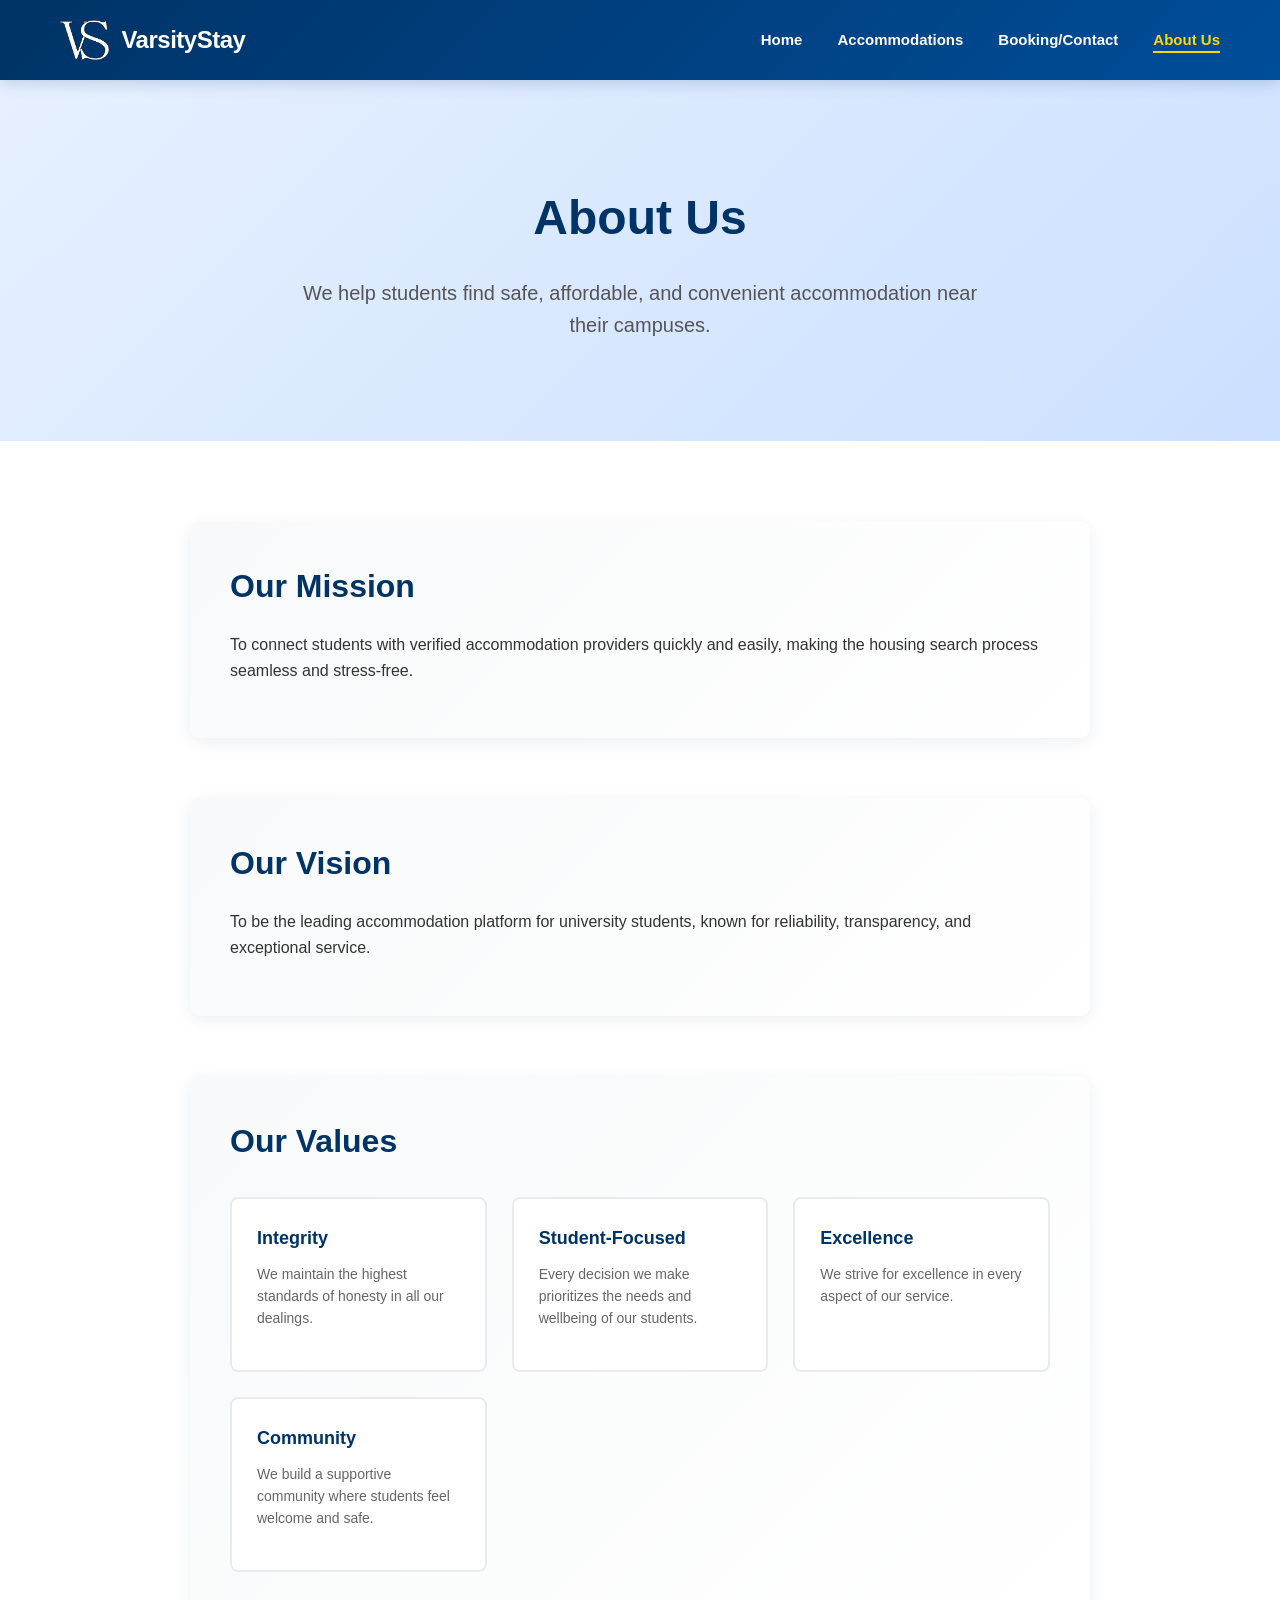
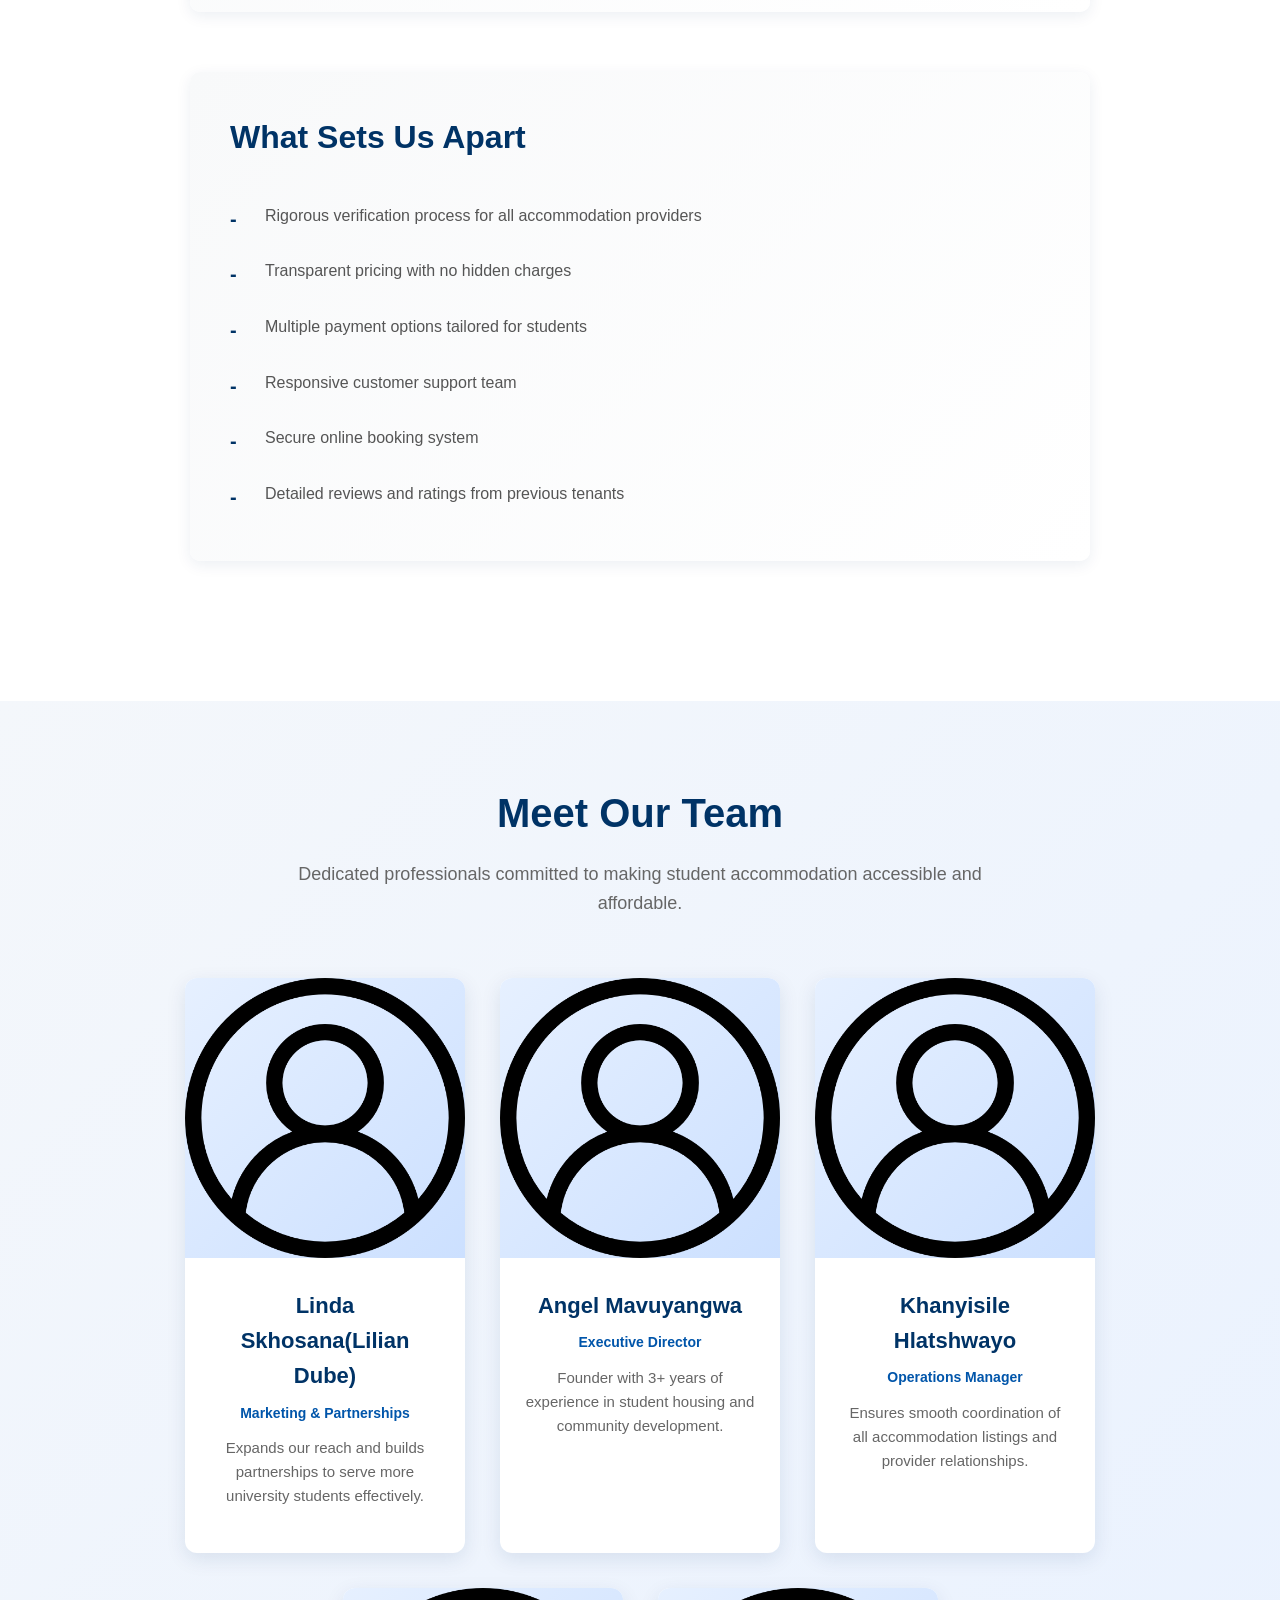
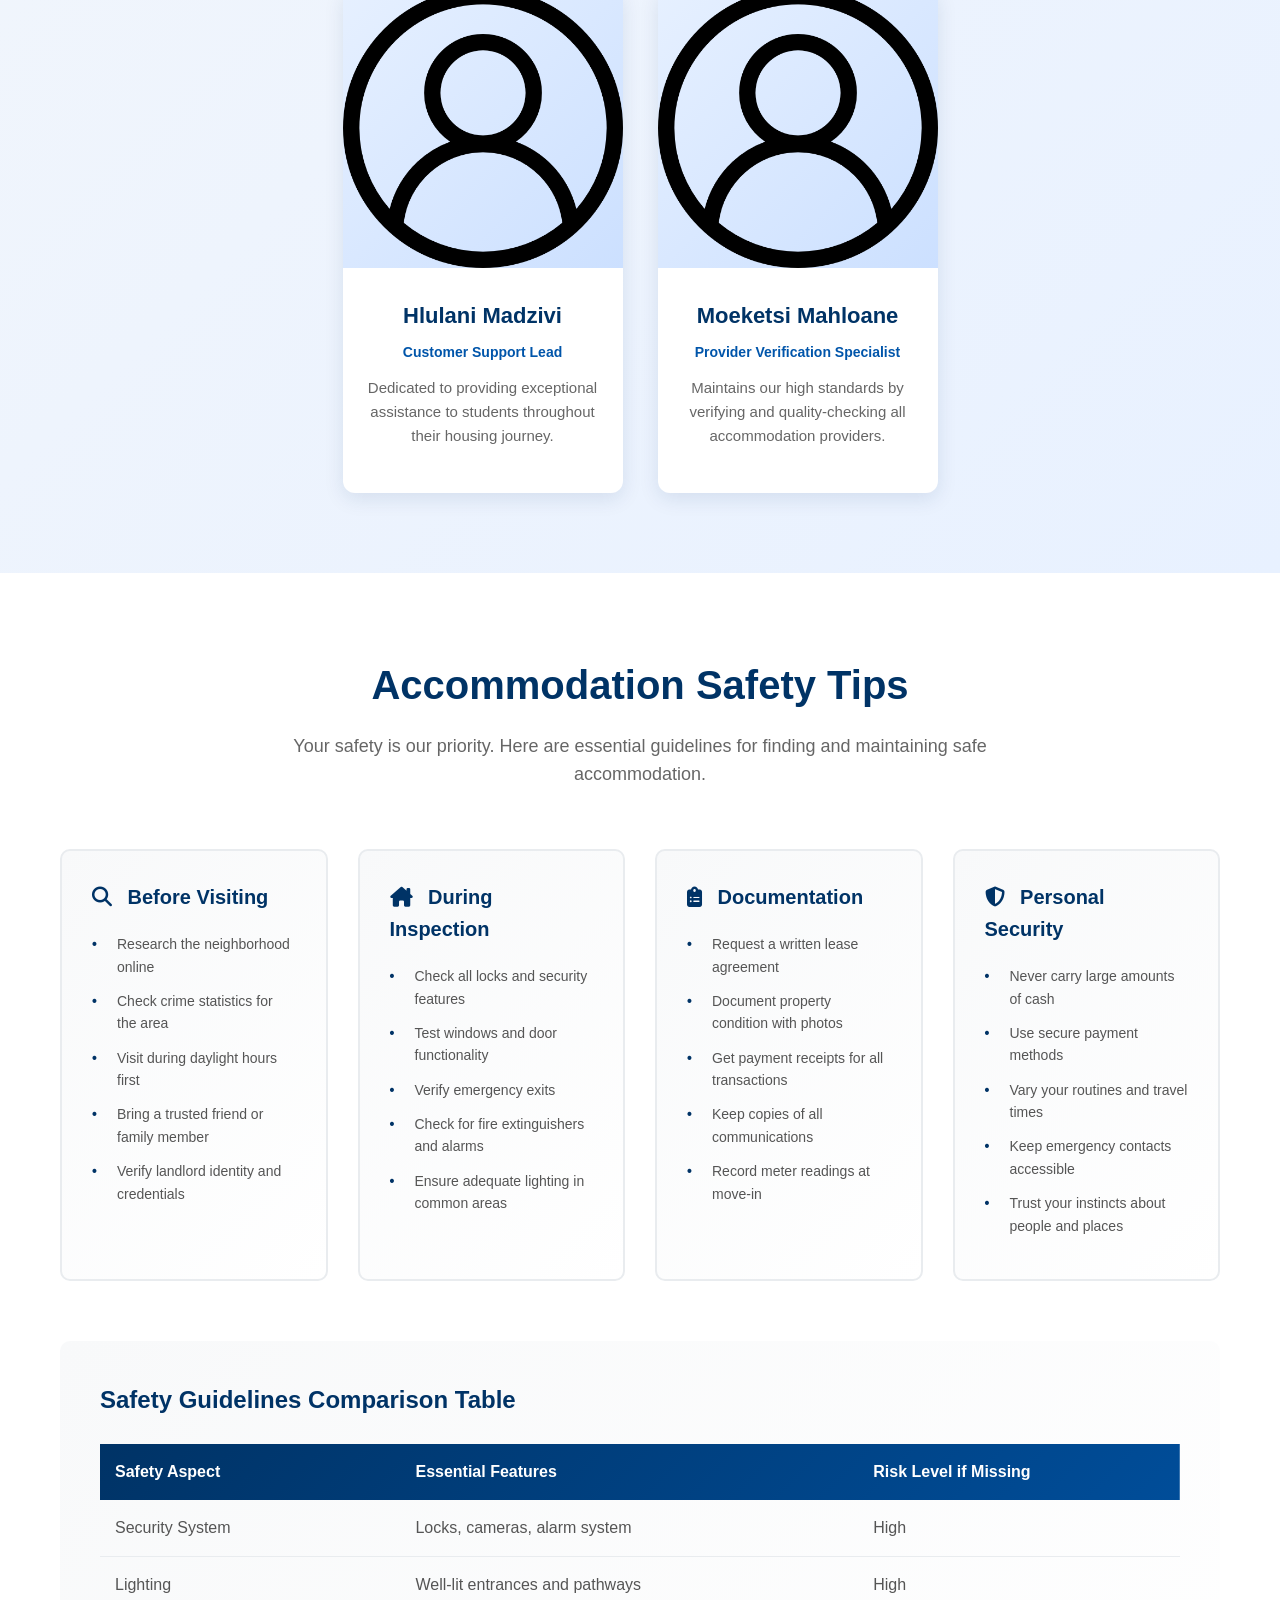
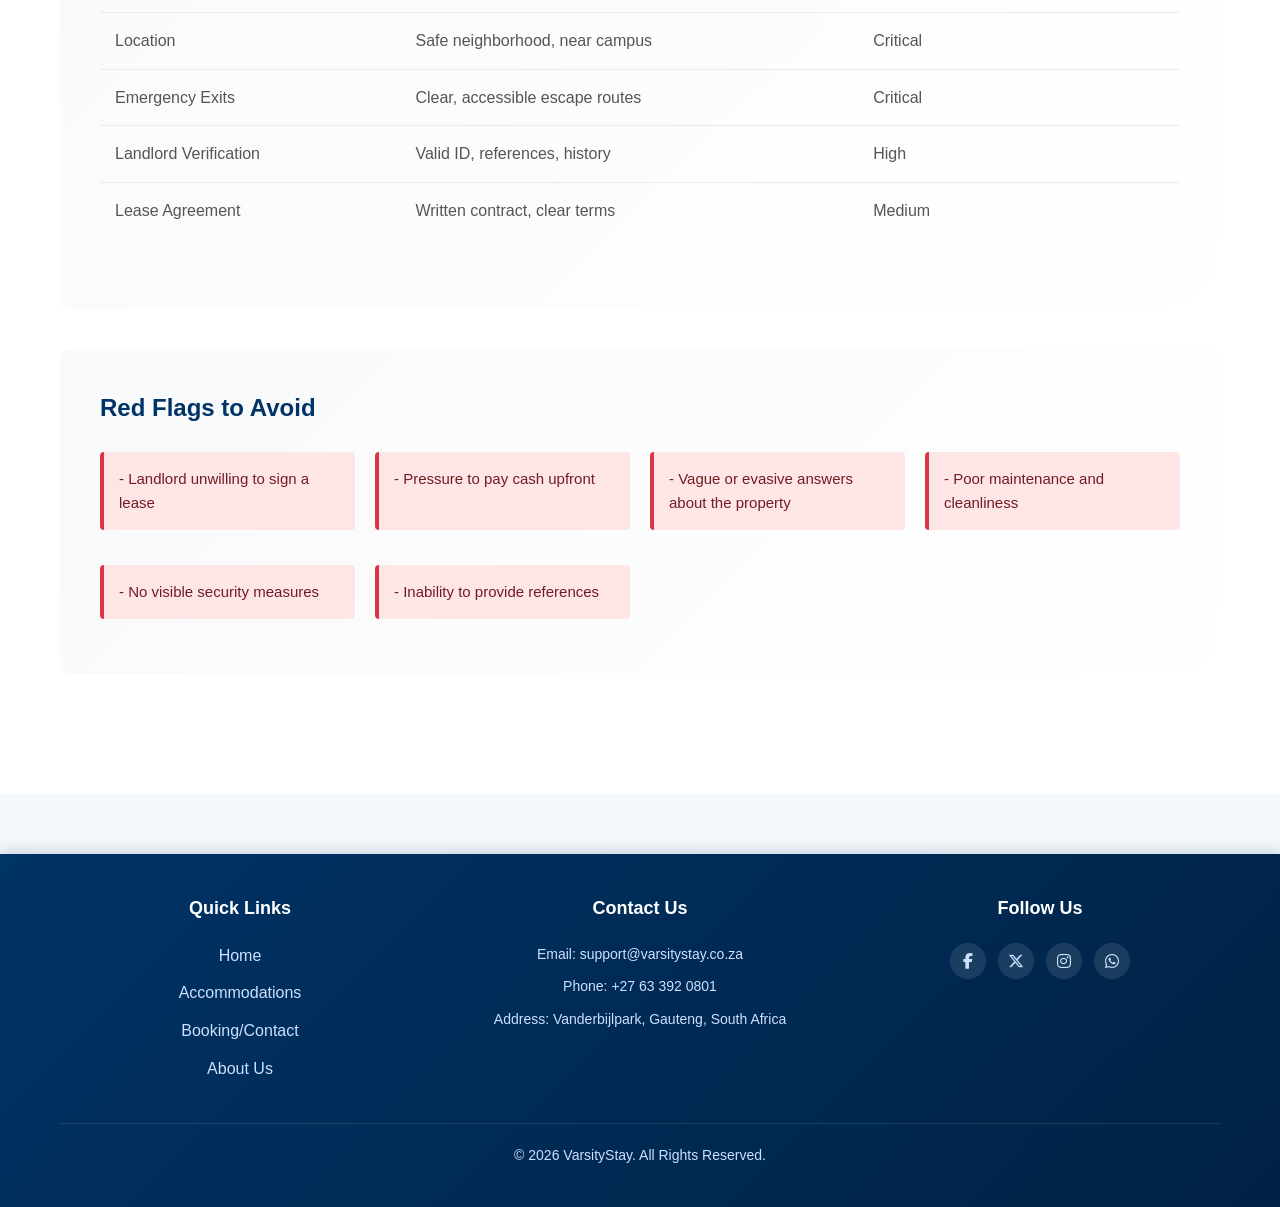
==== commit c8093cc9: "I made the animated background on the home page." ====
--- a/About.html
+++ b/About.html
@@ -5,7 +5,7 @@
     <meta name="viewport" content="width=device-width, initial-scale=1.0">
     <title>About Us | VarsityStay</title>
     <link rel="icon" type="image/png" href="images/VS.png">
-    <link rel="stylesheet" href="css/style.css">
+    <link rel="stylesheet" href="css/style.css?v=1.1">
     <link rel="stylesheet" href="https://cdnjs.cloudflare.com/ajax/libs/font-awesome/6.5.1/css/all.min.css">
 </head>
 <body>
@@ -103,7 +103,7 @@
                         <div class="team-info">
                             <h3>Angel Mavuyangwa</h3>
                             <p class="team-role">Executive Director</p>
-                            <p class="team-bio">Founder with 10+ years of experience in student housing and community development.</p>
+                            <p class="team-bio">Founder with 3+ years of experience in student housing and community development.</p>
                         </div>
                     </div>
 
--- a/css/style.css
+++ b/css/style.css
@@ -123,22 +123,10 @@
 }
 
 #hero {
-    background: linear-gradient(135deg, #e6f0ff 0%, #cce0ff 100%);
     text-align: center;
     padding: 150px 20px;
     position: relative;
     overflow: hidden;
-}
-
-#hero::before {
-    content: '';
-    position: absolute;
-    top: -50%;
-    right: -10%;
-    width: 500px;
-    height: 500px;
-    background: radial-gradient(circle, rgba(0, 51, 102, 0.1) 0%, transparent 70%);
-    border-radius: 50%;
 }
 
 .hero-content {
@@ -249,7 +237,6 @@
     padding: 35px;
     border-radius: 10px;
     box-shadow: 0 4px 15px rgba(0, 51, 102, 0.08);
-    border-left: 4px solid #003366;
     transition: all 0.3s ease;
 }
 
@@ -325,6 +312,7 @@
     box-shadow: 0 8px 20px rgba(0, 51, 102, 0.3);
 }
 
+
 .btn:active {
     transform: translateY(0);
 }
@@ -381,7 +369,6 @@
     padding: 40px;
     background: linear-gradient(135deg, #f8f9fa 0%, #ffffff 100%);
     border-radius: 10px;
-    border-left: 5px solid #003366;
     box-shadow: 0 4px 15px rgba(0, 51, 102, 0.08);
     transition: all 0.3s ease;
 }
@@ -1002,7 +989,6 @@
     background: linear-gradient(135deg, #f8f9fa 0%, #ffffff 100%);
     padding: 40px;
     border-radius: 10px;
-    border-left: 5px solid #003366;
     margin-bottom: 40px;
 }
 
@@ -1167,7 +1153,6 @@
     padding: 25px;
     border-radius: 10px;
     box-shadow: 0 4px 15px rgba(0, 51, 102, 0.1);
-    border-top: 4px solid #003366;
 }
 
 .sidebar-box h3 {
@@ -1305,7 +1290,6 @@
     background: white;
     padding: 30px;
     border-radius: 10px;
-    border-left: 5px solid #003366;
     box-shadow: 0 4px 15px rgba(0, 51, 102, 0.08);
     transition: all 0.3s ease;
 }
@@ -1406,3 +1390,343 @@
     font-size: 14px;
 }
 
+.badge-nsfas {
+    display: inline-block;
+    background: linear-gradient(135deg, #28a745 0%, #20c997 100%);
+    color: white;
+    padding: 4px 12px;
+    border-radius: 12px;
+    font-size: 12px;
+    font-weight: 600;
+    margin-right: 8px;
+}
+
+.badge-selfpay {
+    display: inline-block;
+    background: linear-gradient(135deg, #007bff 0%, #0056b3 100%);
+    color: white;
+    padding: 4px 12px;
+    border-radius: 12px;
+    font-size: 12px;
+    font-weight: 600;
+}
+
+@media (max-width: 768px) {
+    section {
+        padding: 40px 15px;
+    }
+
+    h1, h2 {
+        font-size: 28px !important;
+    }
+
+    .header-container {
+        padding: 15px;
+        gap: 15px;
+    }
+
+    .logo a {
+        font-size: 18px;
+    }
+
+    .logo-img {
+        height: 32px;
+    }
+
+    nav ul {
+        gap: 15px;
+        font-size: 12px;
+    }
+
+    nav ul li a {
+        font-size: 13px;
+    }
+
+    #hero {
+        padding: 80px 15px;
+    }
+
+    #hero h1 {
+        font-size: 32px;
+    }
+
+    #hero p {
+        font-size: 16px;
+    }
+
+    .services-grid,
+    .features-grid,
+    .team-grid,
+    .institutions-grid,
+    .values-list,
+    .faq-grid,
+    .safety-tips-grid,
+    .steps-grid {
+        grid-template-columns: 1fr;
+        gap: 20px;
+    }
+
+    .accommodation-card {
+        width: 100%;
+        max-width: 300px;
+    }
+
+    .accommodations-row {
+        flex-direction: column;
+        align-items: center;
+        overflow-x: visible;
+        gap: 20px;
+    }
+
+    .modal {
+        width: 95%;
+        max-height: 90vh;
+    }
+
+    .modal-content {
+        padding: 25px;
+    }
+
+    .form-row {
+        grid-template-columns: 1fr;
+    }
+
+    .booking-form-wrapper {
+        grid-template-columns: 1fr;
+    }
+
+    .booking-sidebar {
+        order: -1;
+    }
+
+    .footer-content {
+        grid-template-columns: 1fr;
+        gap: 20px;
+    }
+
+    .social-links {
+        justify-content: flex-start;
+    }
+
+    .btn {
+        padding: 10px 20px;
+        font-size: 14px;
+    }
+
+    .btn-primary {
+        padding: 12px 25px;
+        font-size: 16px;
+    }
+
+    .team-member {
+        width: 100%;
+    }
+
+    .accom-image {
+        height: 180px;
+    }
+
+    .accom-content {
+        padding: 15px;
+    }
+
+    .accom-content h3 {
+        font-size: 18px;
+    }
+
+    .accom-details p {
+        font-size: 13px;
+    }
+
+    .institution-btn {
+        padding: 15px;
+        font-size: 13px;
+    }
+
+    .institution-btn i {
+        font-size: 24px;
+    }
+
+    #accommodations-header h1,
+    #booking-hero h1 {
+        font-size: 32px;
+    }
+
+    #accommodations-header p,
+    #booking-hero .lead {
+        font-size: 16px;
+    }
+}
+
+@media (max-width: 600px) {
+    .booking-form-wrapper {
+        grid-template-columns: 1fr;
+    }
+
+    .form-row {
+        grid-template-columns: 1fr;
+    }
+
+    .accommodation-card {
+        width: 100%;
+        max-width: 280px;
+    }
+
+    .accommodations-row {
+        flex-direction: column;
+        align-items: center;
+    }
+}
+
+@media (max-width: 360px) {
+    section {
+        padding: 30px 12px;
+    }
+
+    h1, h2 {
+        font-size: 20px !important;
+    }
+
+    .header-container {
+        padding: 12px;
+        gap: 10px;
+        flex-direction: column;
+        align-items: flex-start;
+    }
+
+    .logo a {
+        font-size: 16px;
+    }
+
+    .logo-img {
+        height: 30px;
+    }
+
+    nav {
+        width: 100%;
+    }
+
+    nav ul {
+        gap: 8px;
+        flex-wrap: wrap;
+    }
+
+    nav ul li a {
+        font-size: 10px;
+    }
+
+    #hero {
+        padding: 50px 12px;
+    }
+
+    #hero h1 {
+        font-size: 22px;
+    }
+
+    #hero p {
+        font-size: 13px;
+    }
+
+    .accommodation-card {
+        width: 100%;
+        max-width: 100%;
+        min-width: 0;
+    }
+
+    .accommodations-row {
+        flex-direction: column;
+        align-items: center;
+        overflow-x: visible;
+        gap: 15px;
+    }
+
+    .services-grid,
+    .features-grid,
+    .team-grid,
+    .institutions-grid,
+    .values-list,
+    .faq-grid,
+    .safety-tips-grid,
+    .steps-grid {
+        grid-template-columns: 1fr;
+        gap: 15px;
+    }
+
+    .service-card {
+        padding: 25px 15px;
+    }
+
+    .form-row {
+        grid-template-columns: 1fr;
+        gap: 15px;
+    }
+
+    .booking-form-wrapper {
+        grid-template-columns: 1fr;
+        gap: 20px;
+    }
+
+    .booking-sidebar {
+        order: -1;
+    }
+
+    .booking-form-container {
+        padding: 20px;
+    }
+
+    .sidebar-box {
+        padding: 15px;
+    }
+
+    .modal {
+        width: 95%;
+        max-height: 90vh;
+    }
+
+    .modal-content {
+        padding: 15px;
+    }
+
+    .accom-badge {
+        padding: 4px 8px;
+        font-size: 10px;
+    }
+
+    .team-member {
+        width: 100%;
+    }
+
+    .feature {
+        padding: 20px;
+    }
+
+    .contact-form {
+        padding: 20px;
+    }
+
+    .btn {
+        padding: 10px 15px;
+        font-size: 12px;
+    }
+
+    .btn-primary {
+        padding: 12px 20px;
+        font-size: 14px;
+    }
+
+    .step-number {
+        width: 40px;
+        height: 40px;
+        font-size: 16px;
+    }
+
+    .footer-content {
+        grid-template-columns: 1fr;
+        gap: 15px;
+    }
+
+    .social-links {
+        justify-content: flex-start;
+    }
+}
+
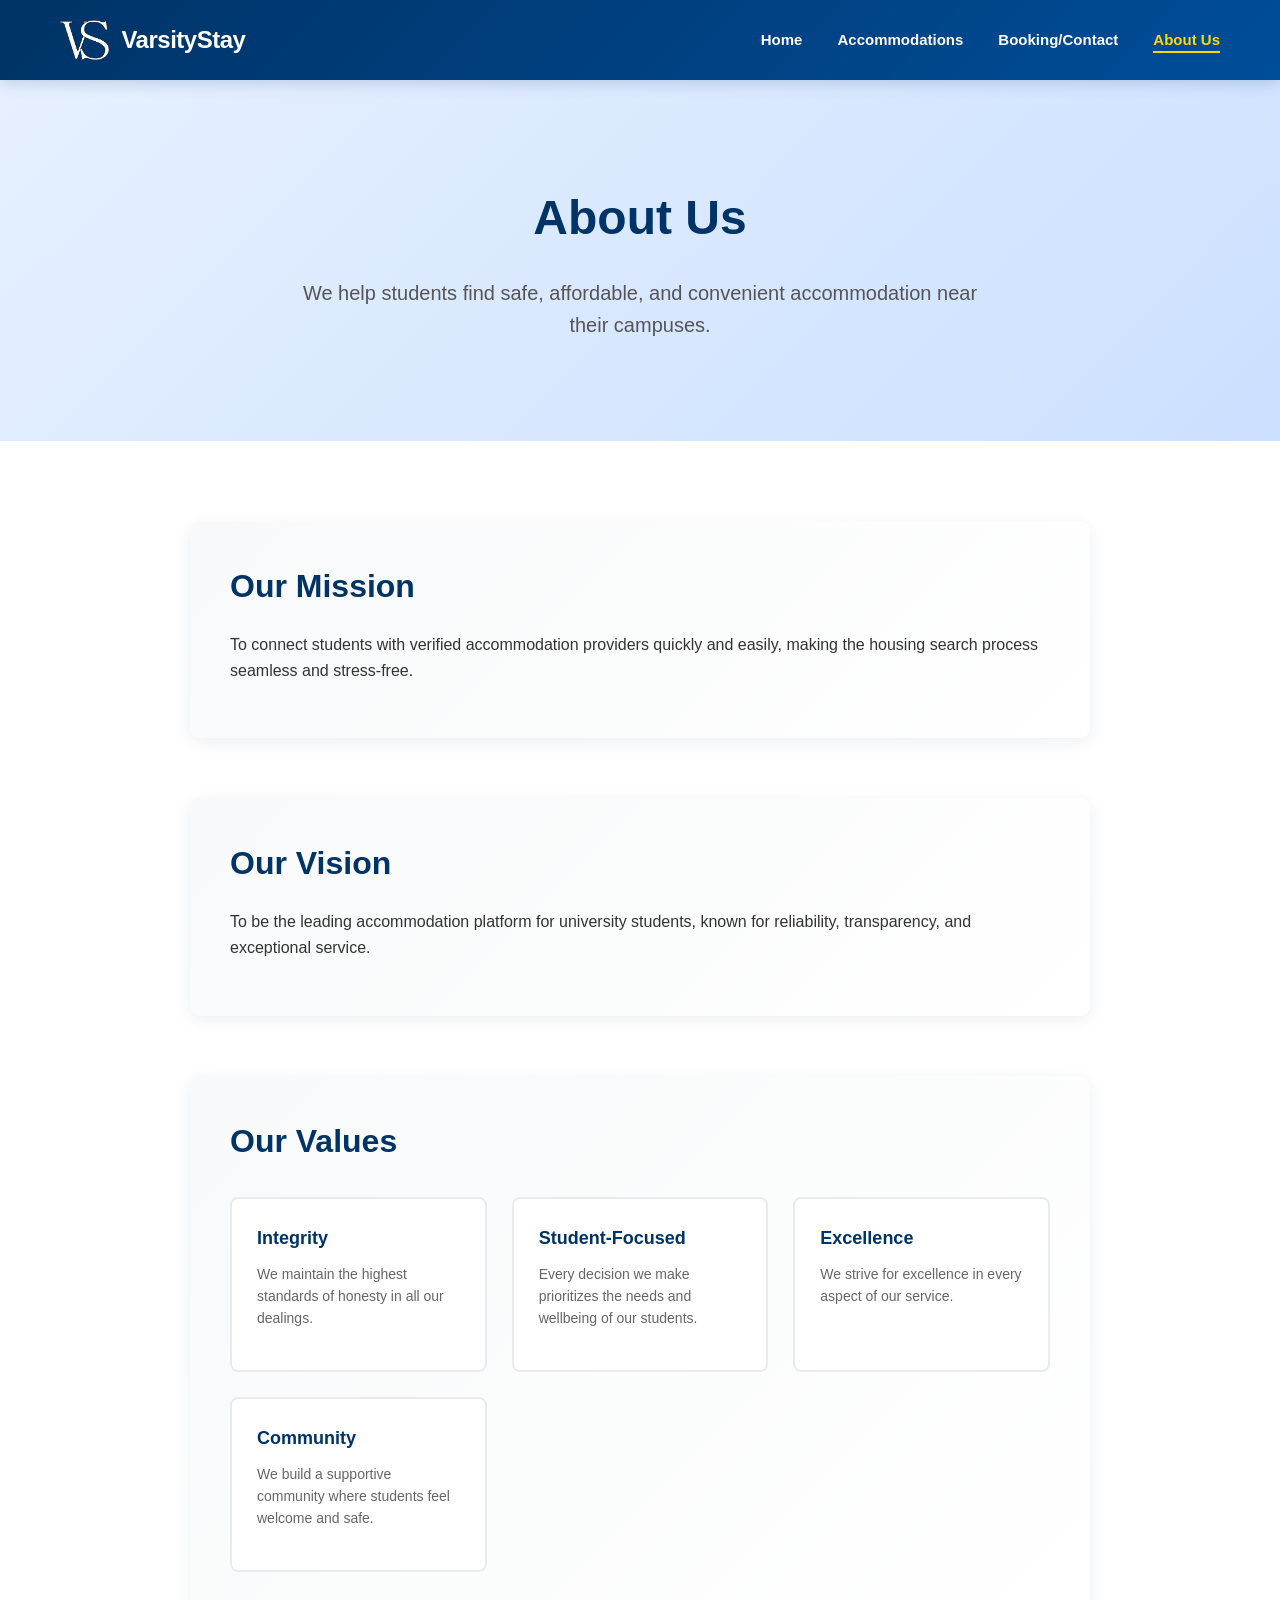
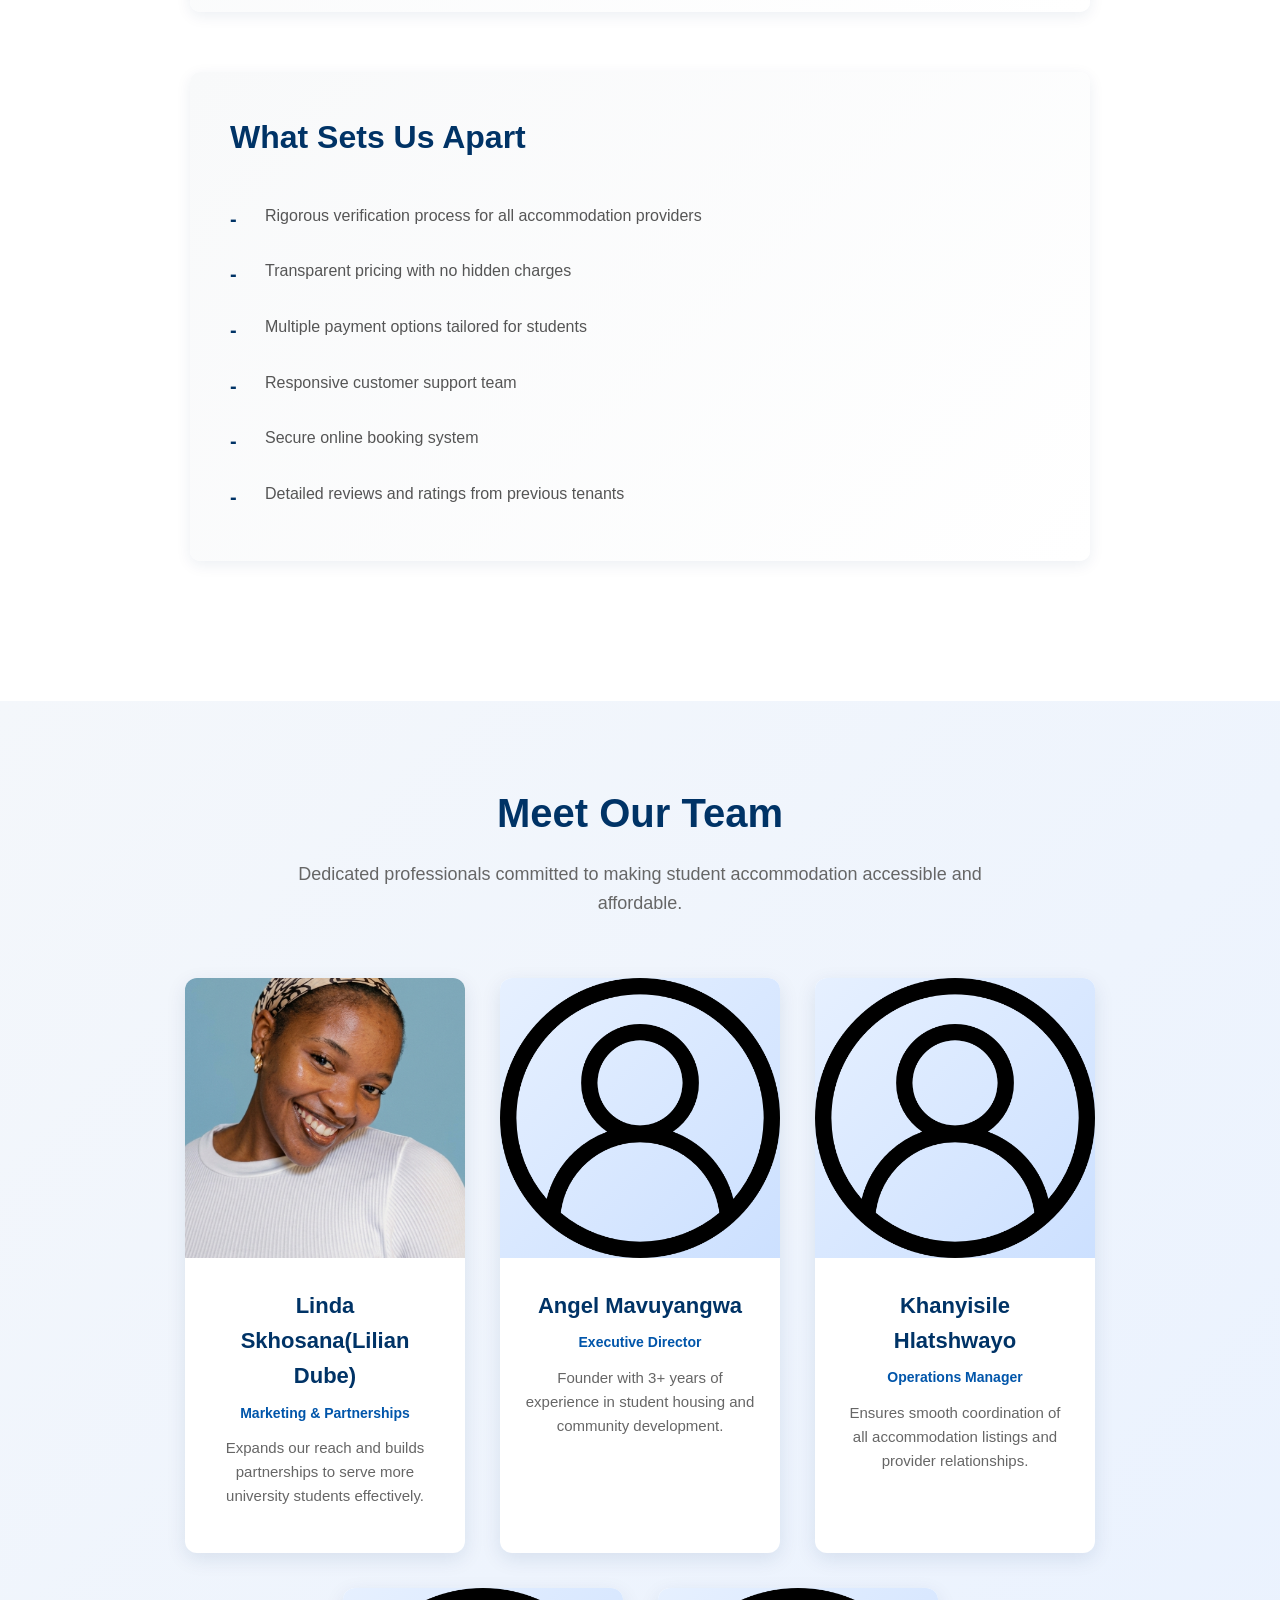
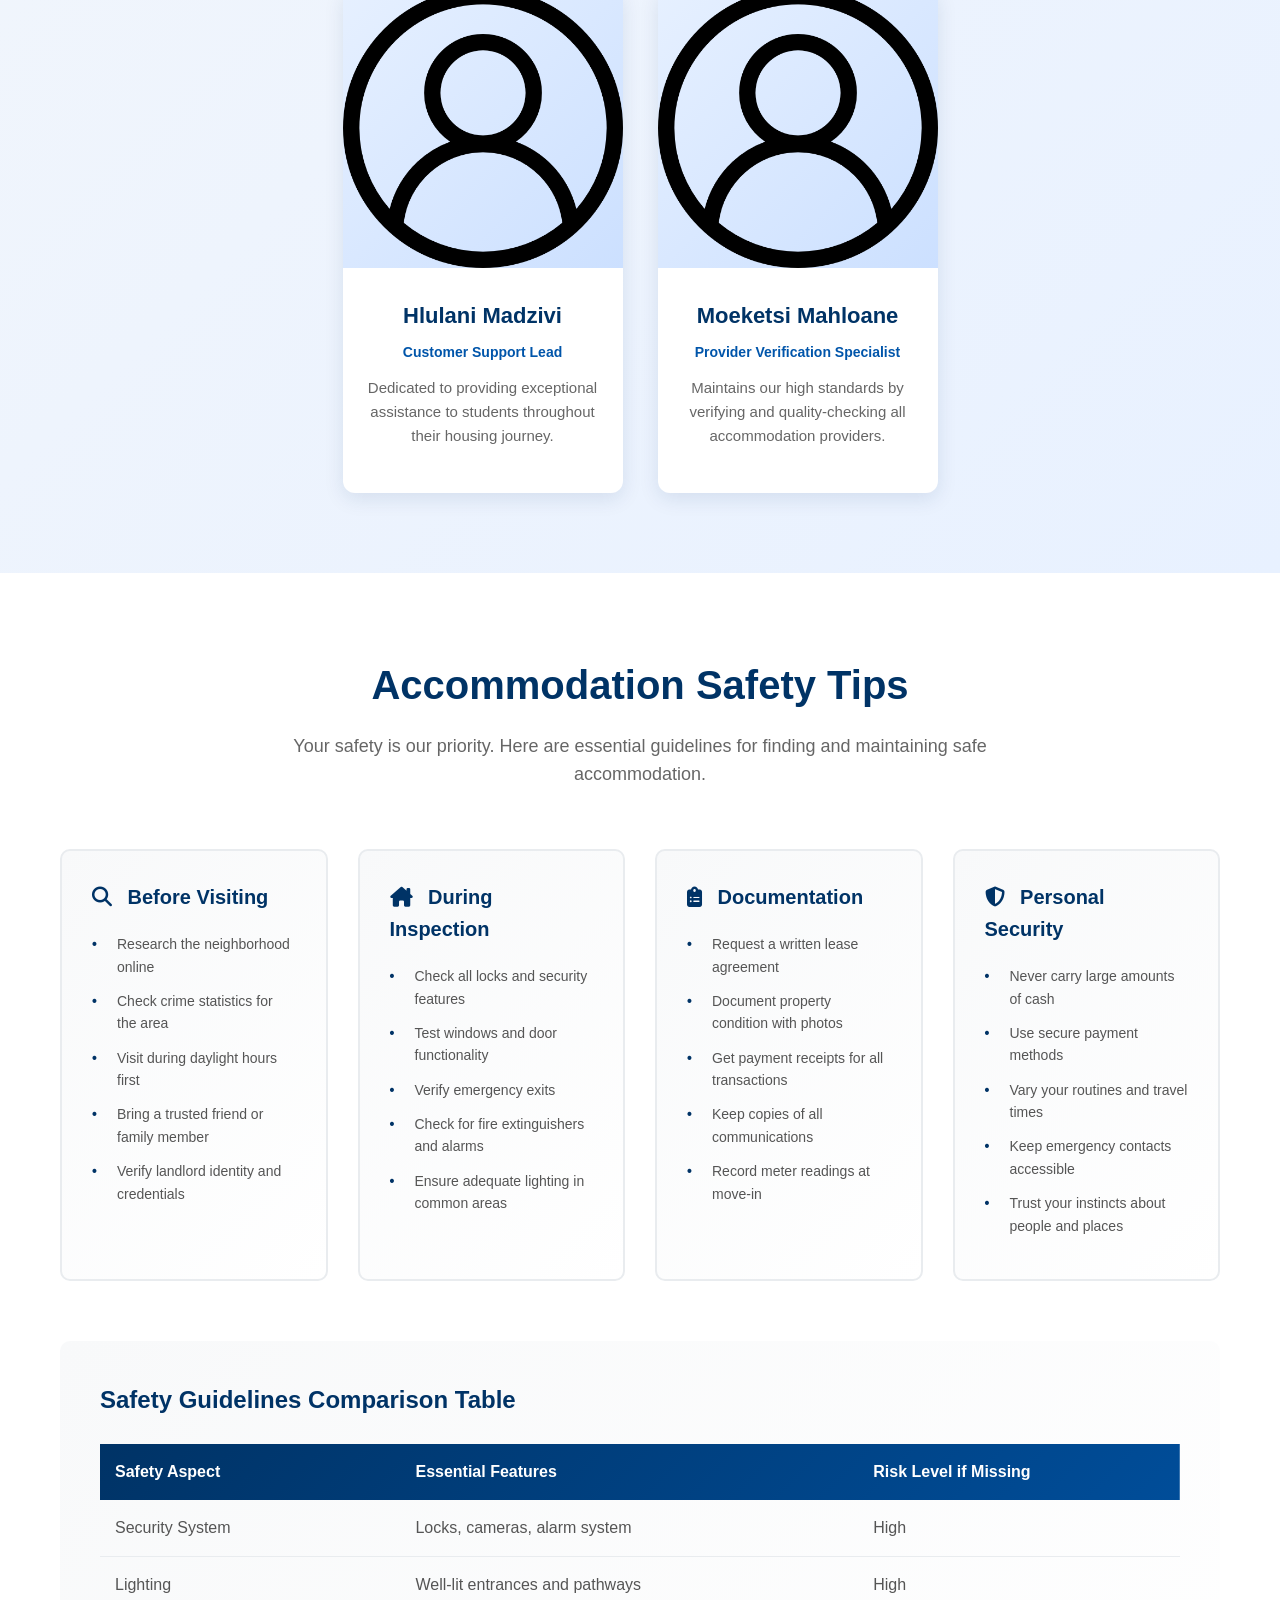
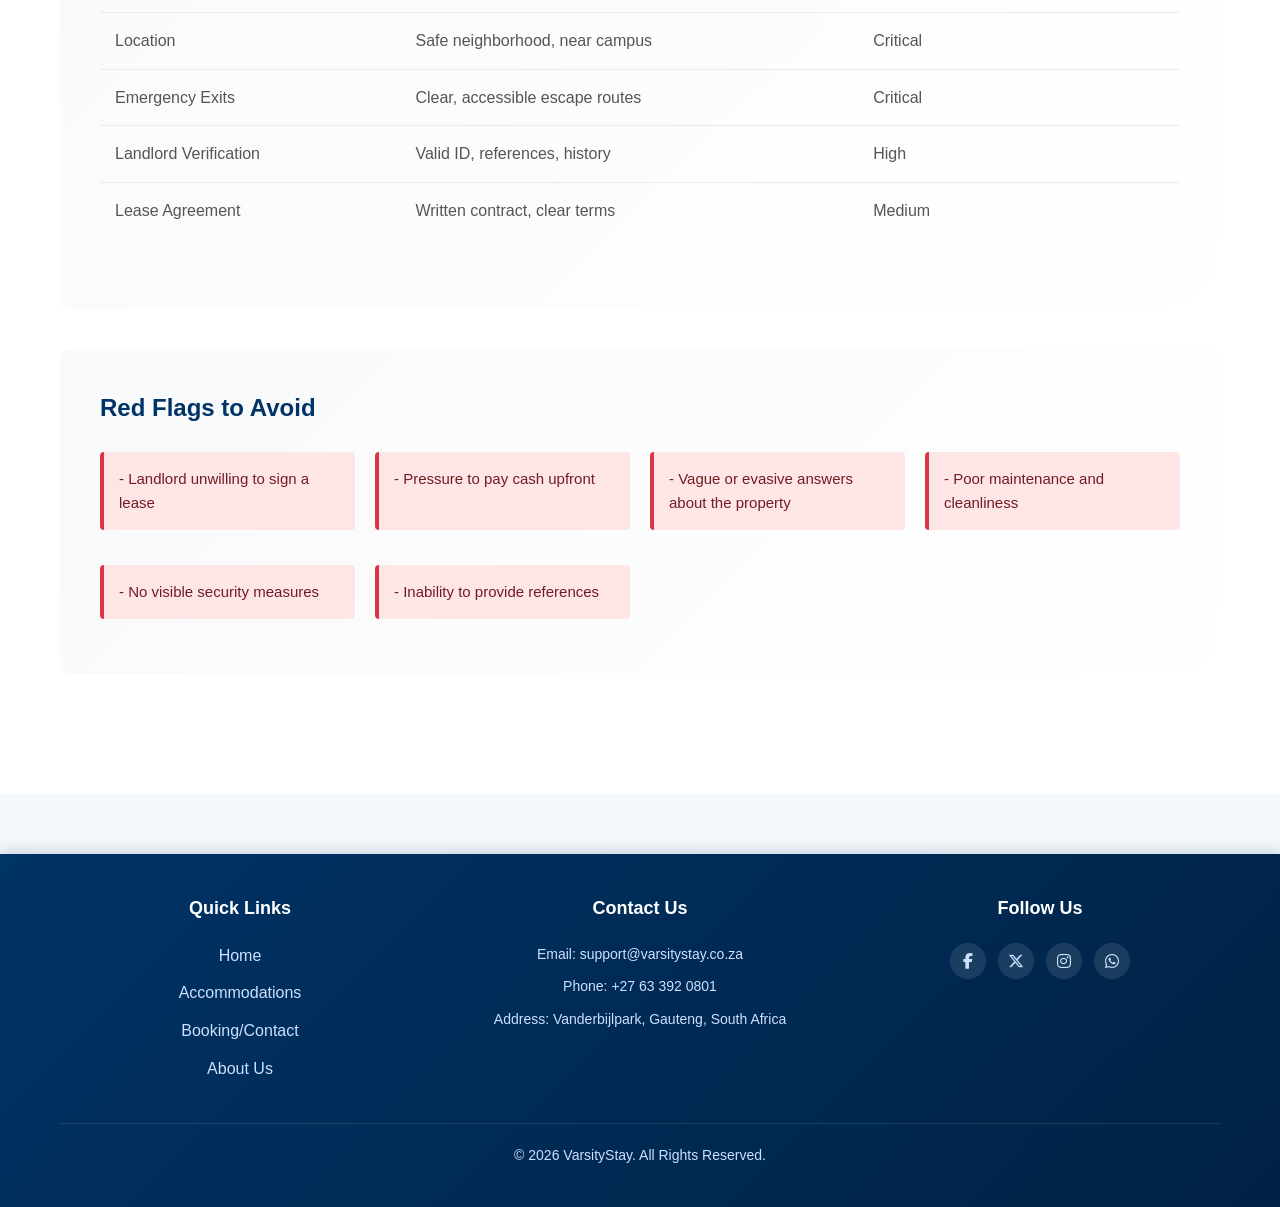
==== commit 8aa2a489: "I have updated Lilian Picture here" ====
--- a/About.html
+++ b/About.html
@@ -88,7 +88,7 @@
                     <div class="team-grid">
                          <div class="team-member">
                         <div class="team-image">
-                            <img src="images/user.png" alt="Linda Skhosana (Lilian Dube) - Marketing">
+                            <img src="images/Lilian.png" alt="Linda Skhosana (Lilian Dube) - Marketing">
                         </div>
                         <div class="team-info">
                             <h3>Linda Skhosana(Lilian Dube)</h3>
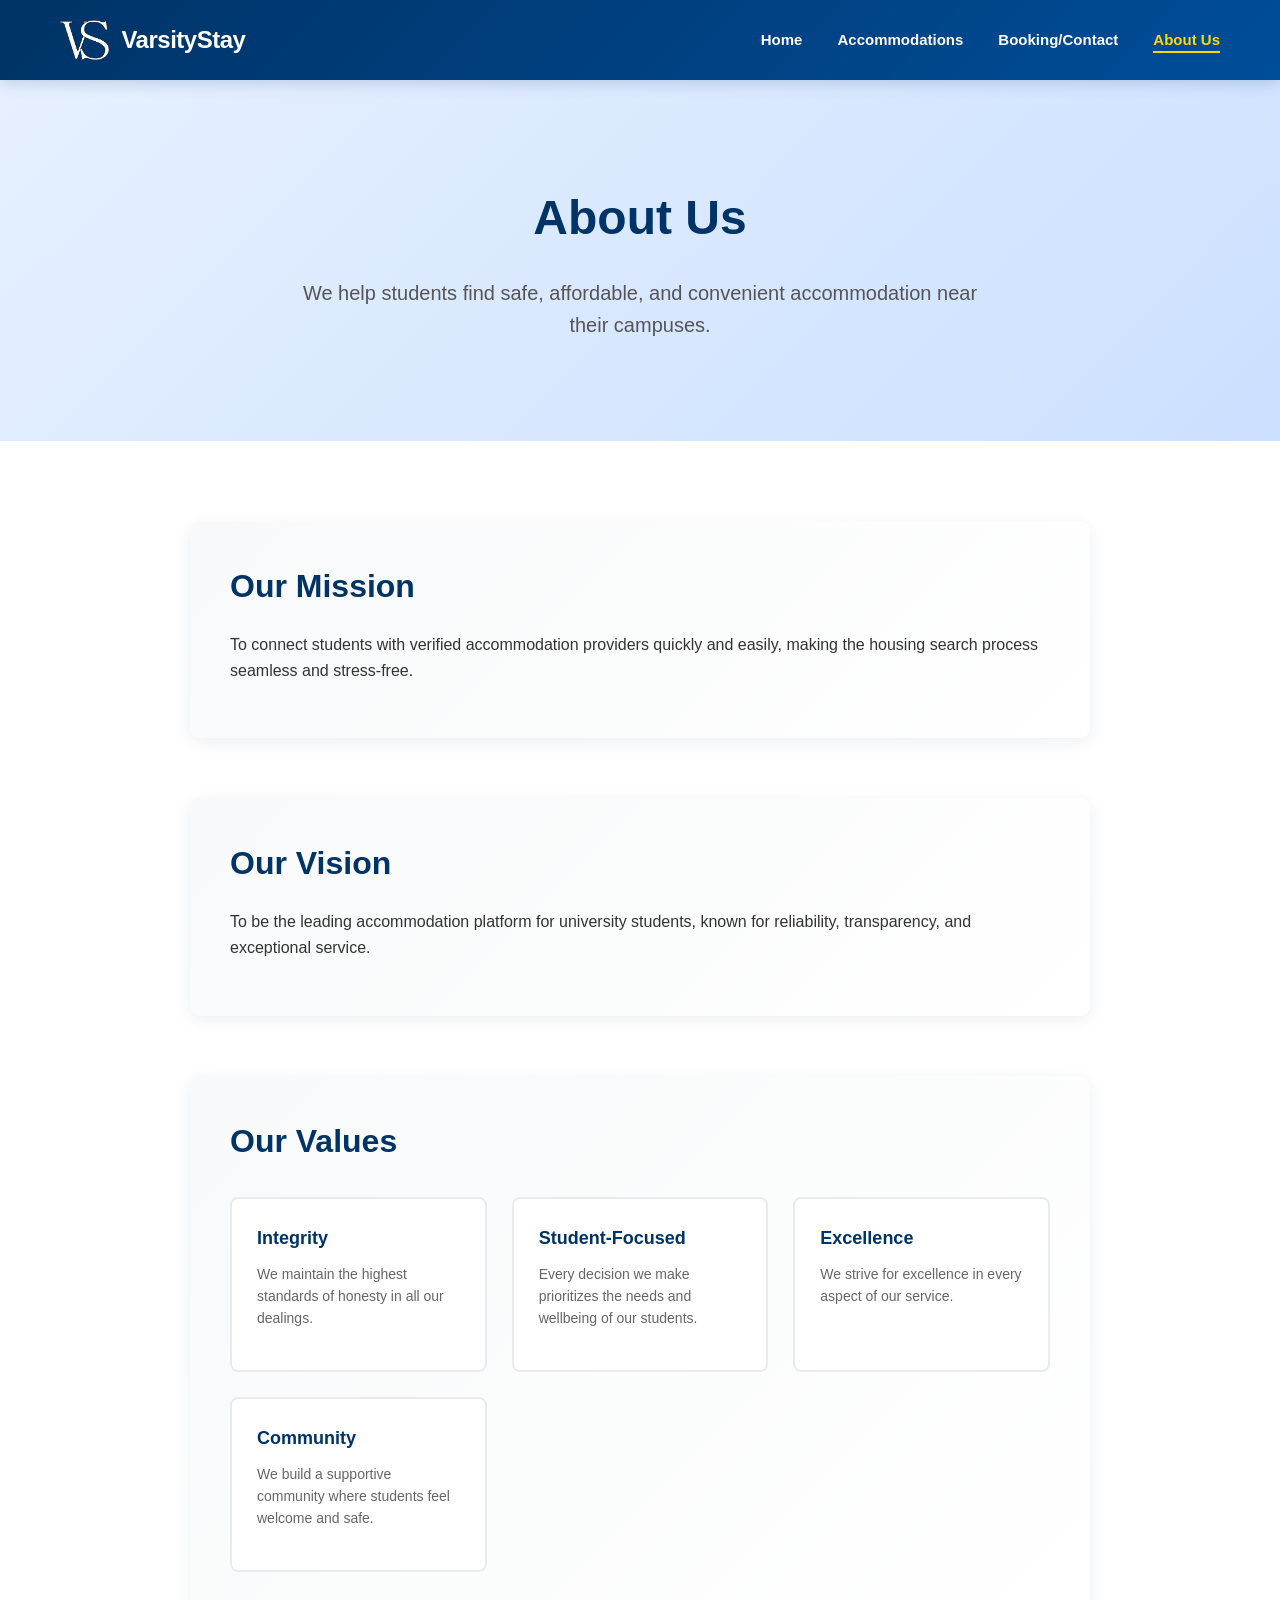
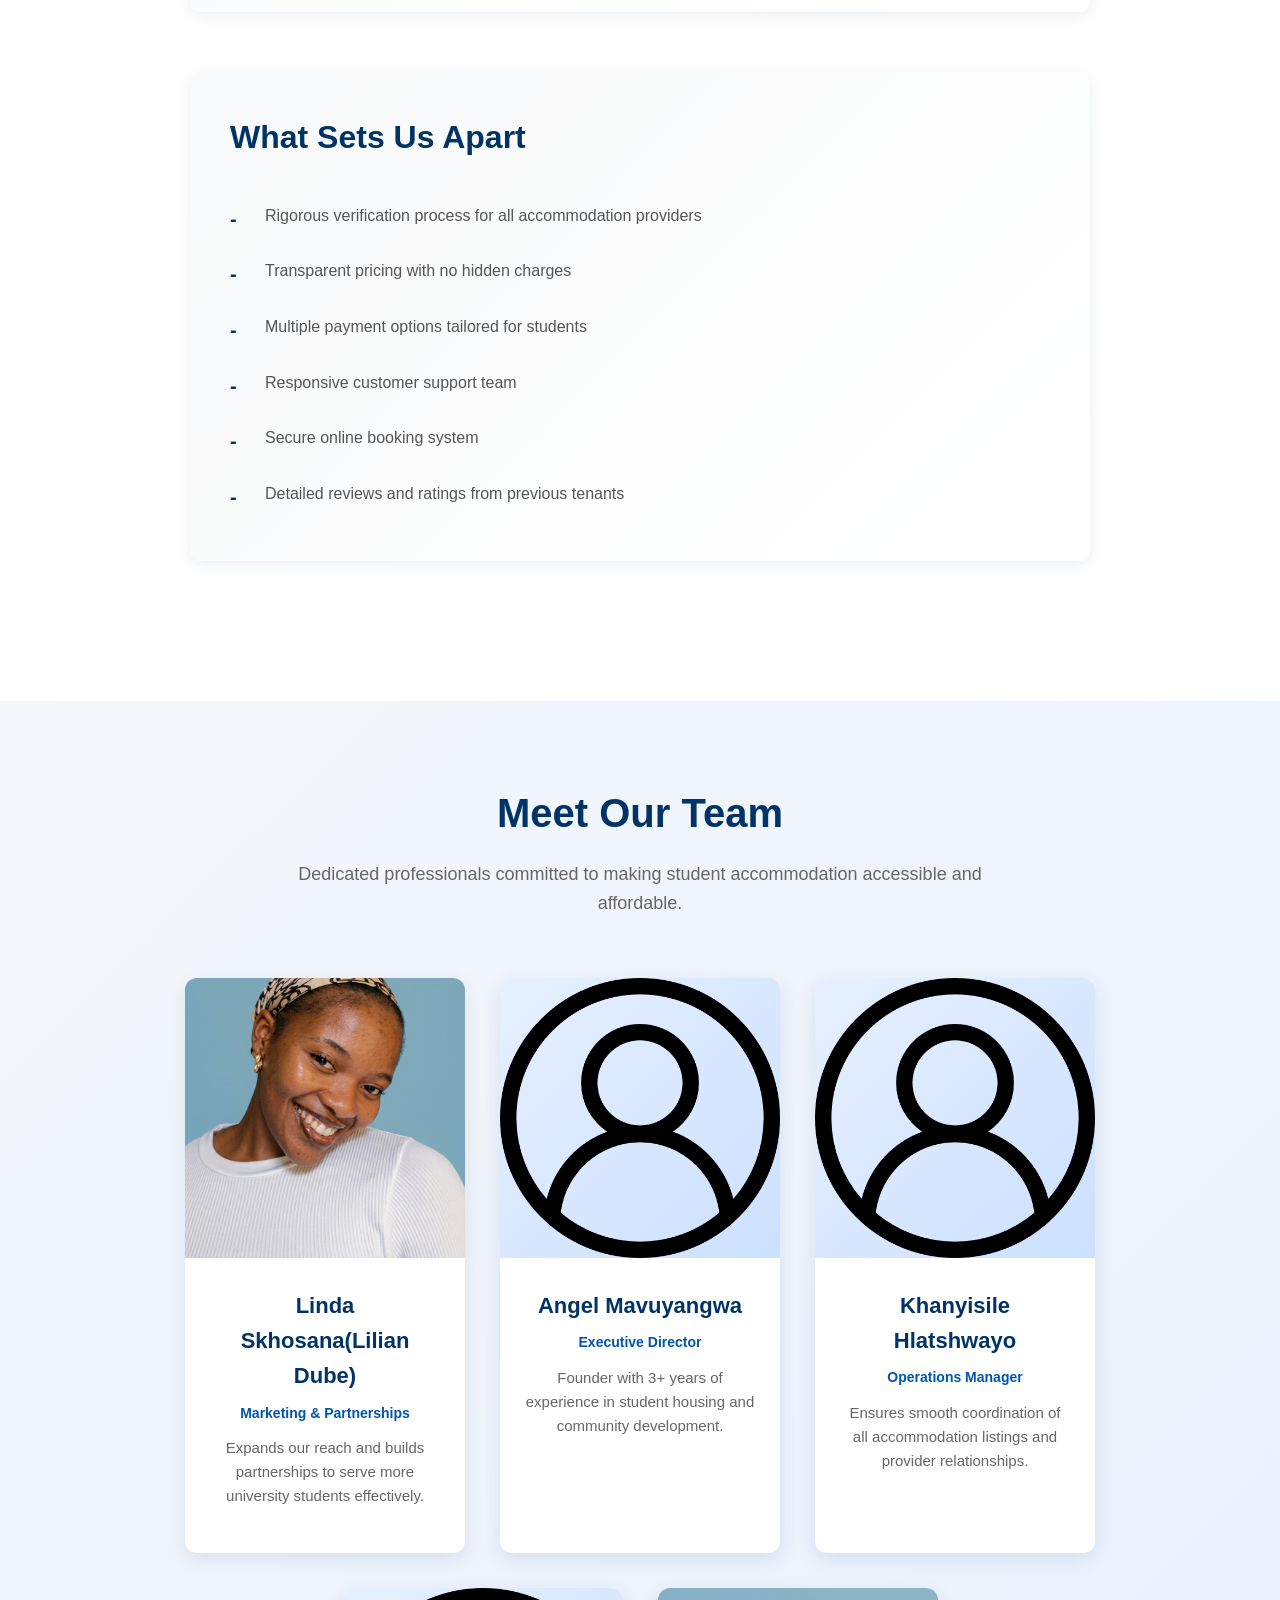
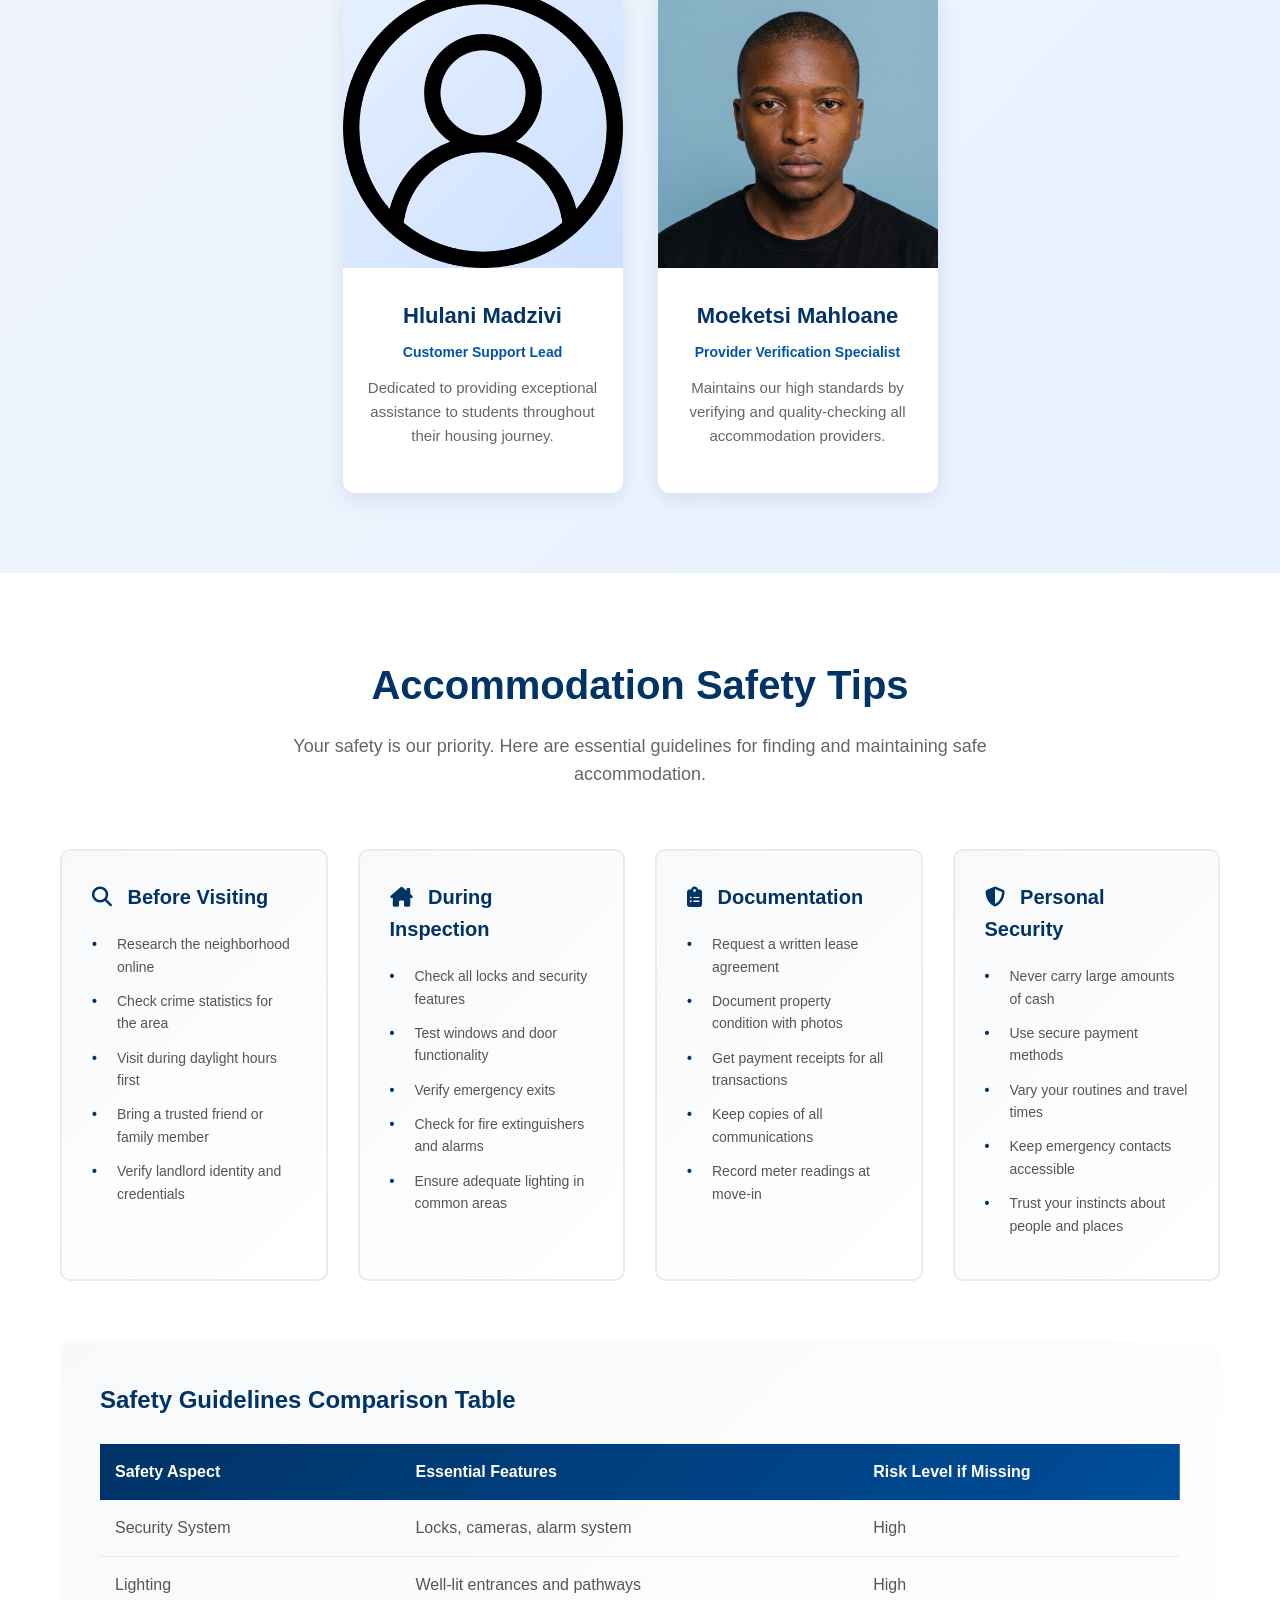
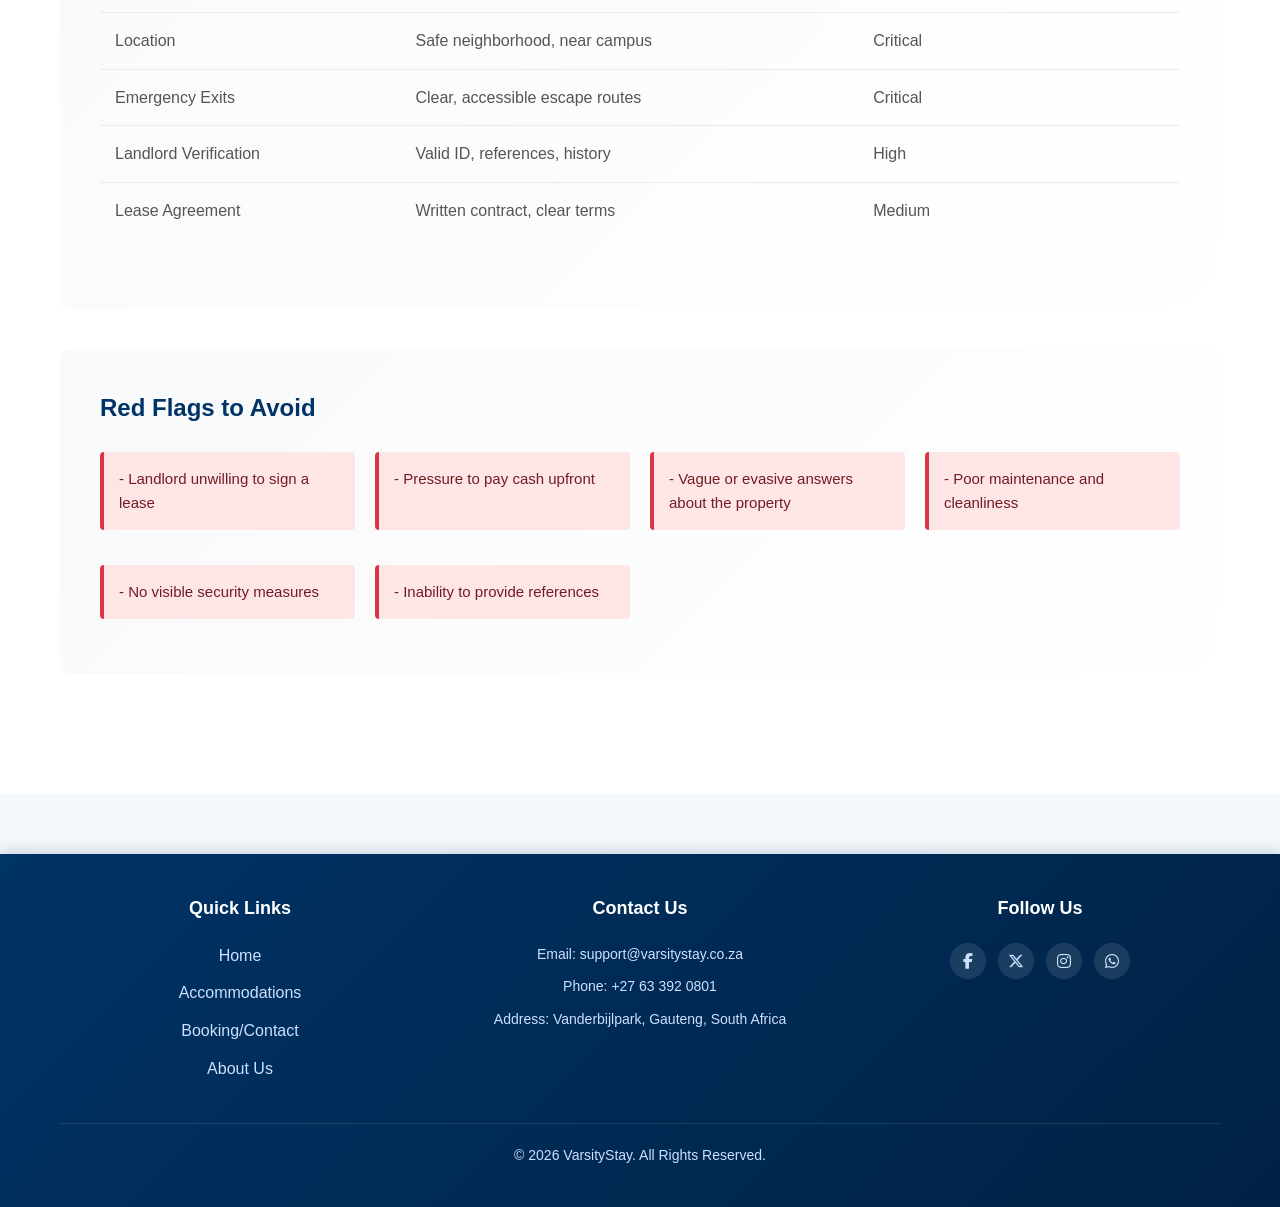
==== commit e080c847: "I have updated my picture Now" ====
--- a/About.html
+++ b/About.html
@@ -131,7 +131,7 @@
 
                     <div class="team-member">
                         <div class="team-image">
-                            <img src="images/user.png" alt="Moeketsi Mahloane - Verification">
+                            <img src="images/max.png" alt="Moeketsi Mahloane - Verification">
                         </div>
                         <div class="team-info">
                             <h3>Moeketsi Mahloane</h3>
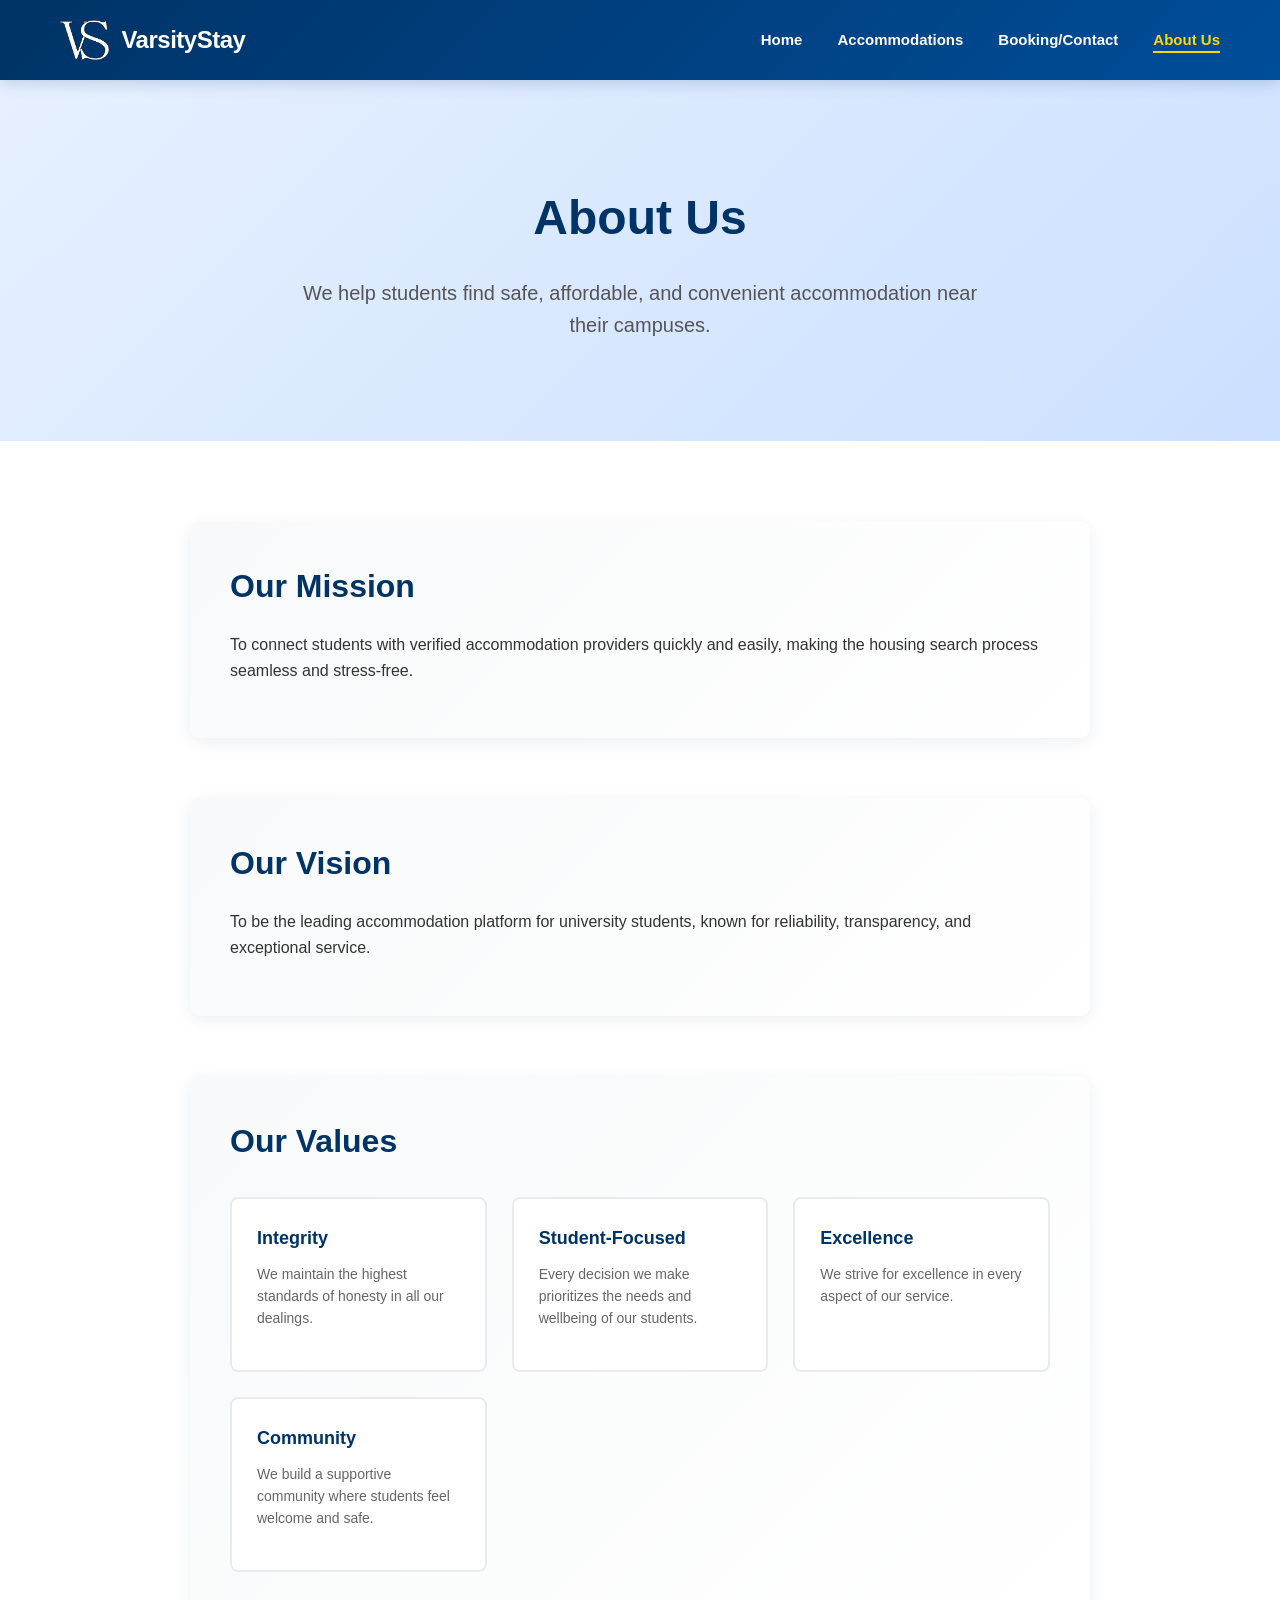
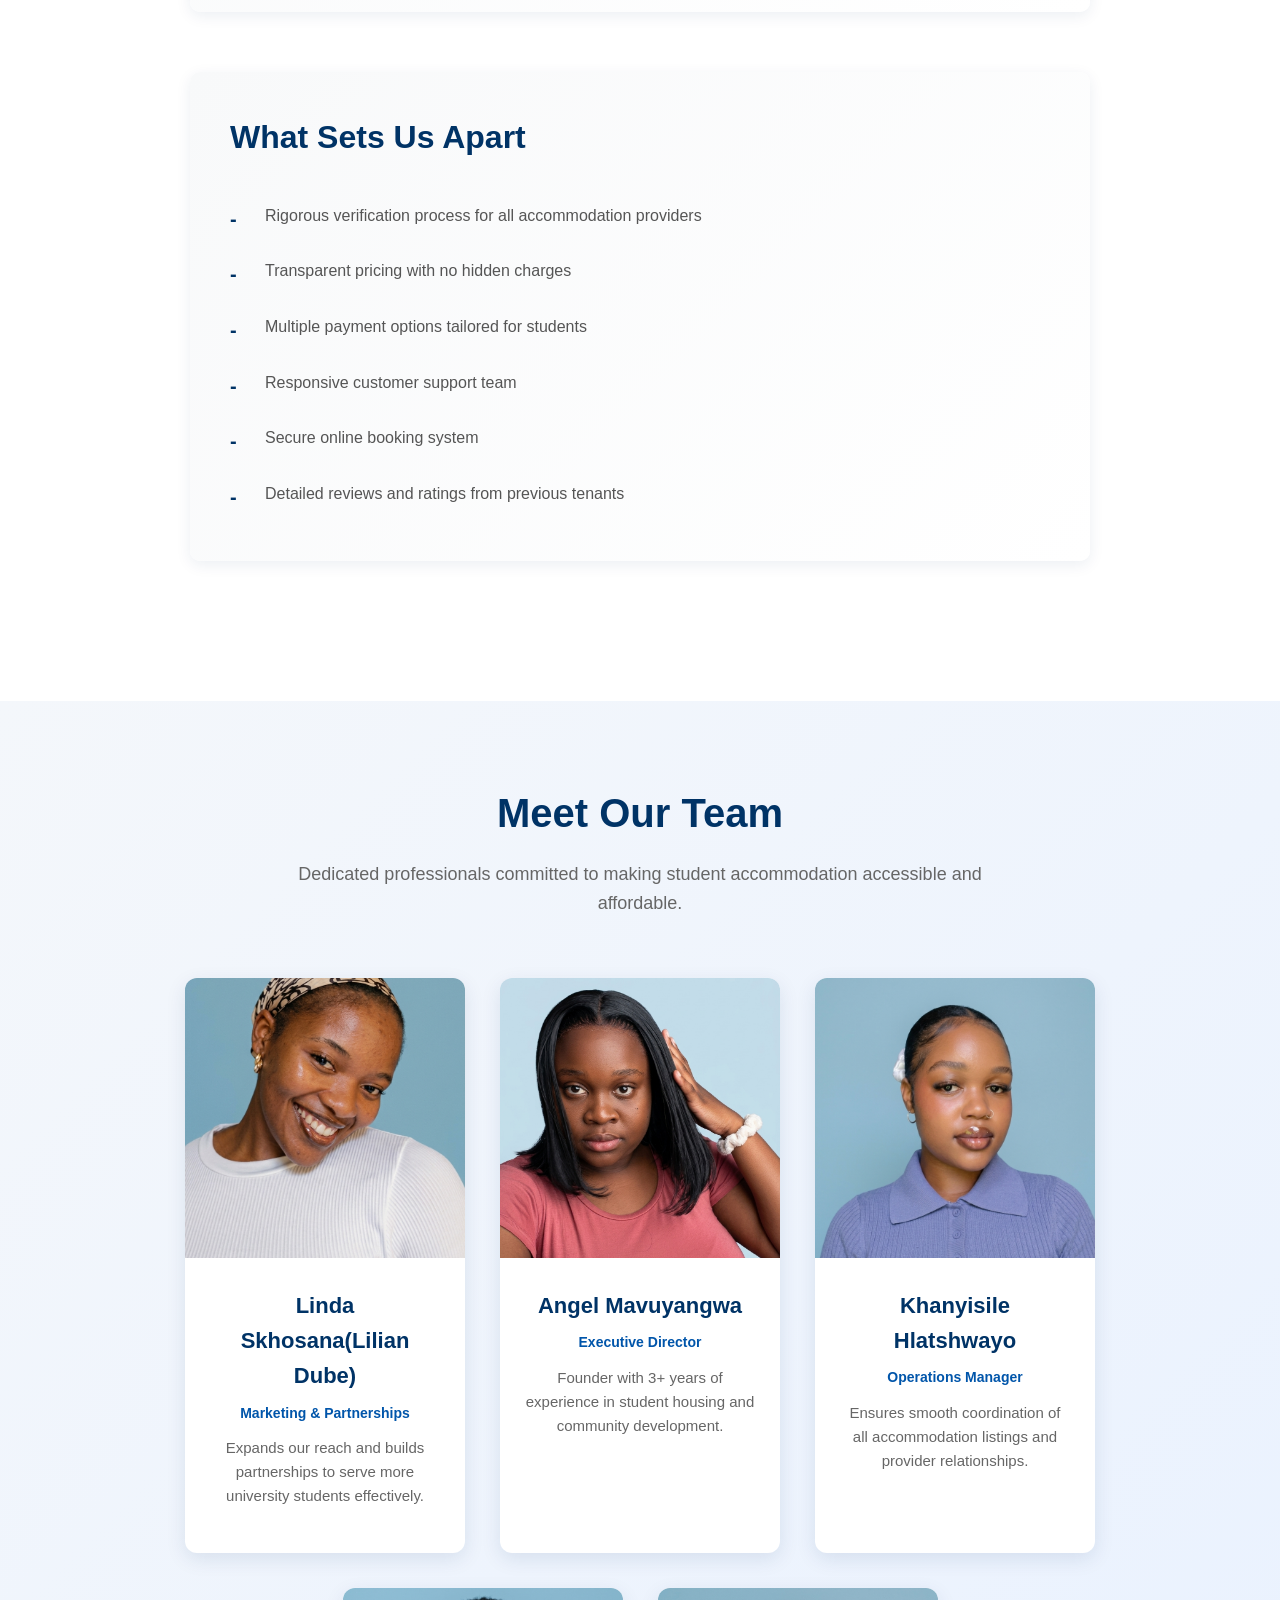
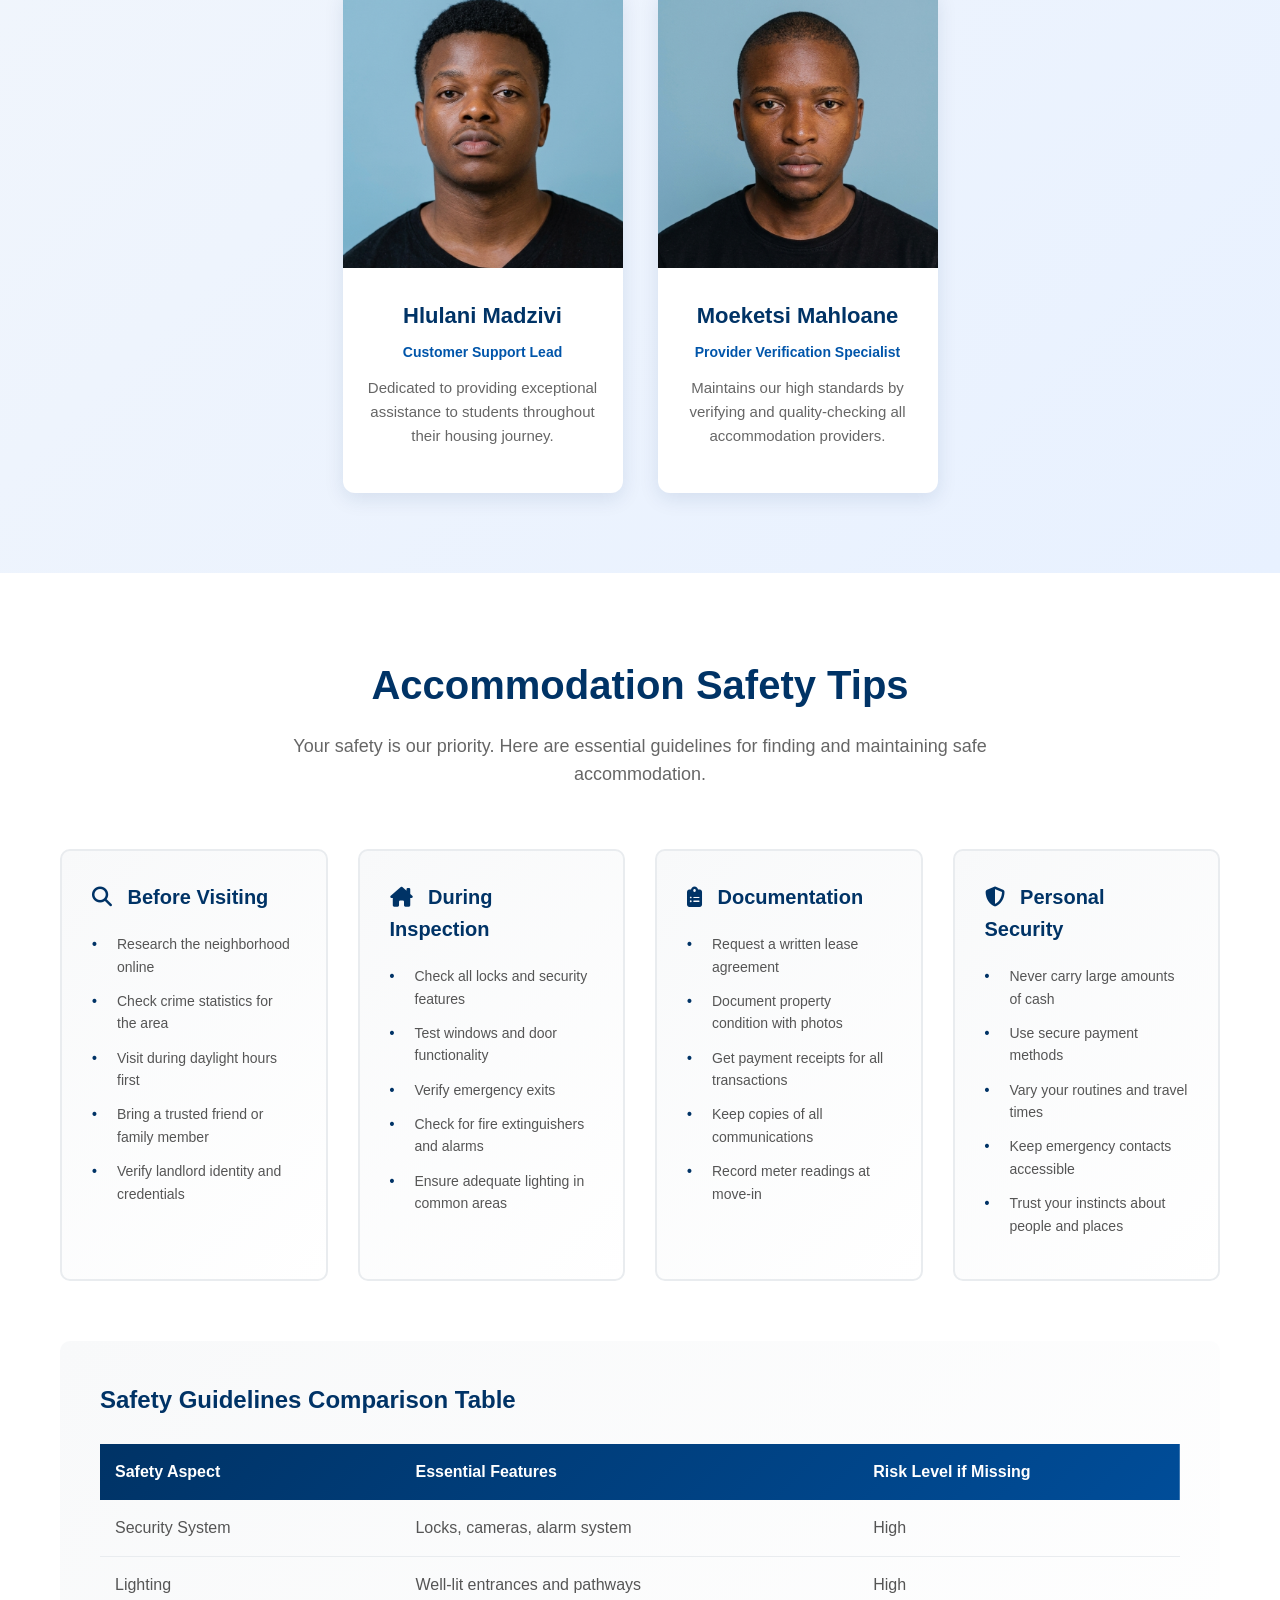
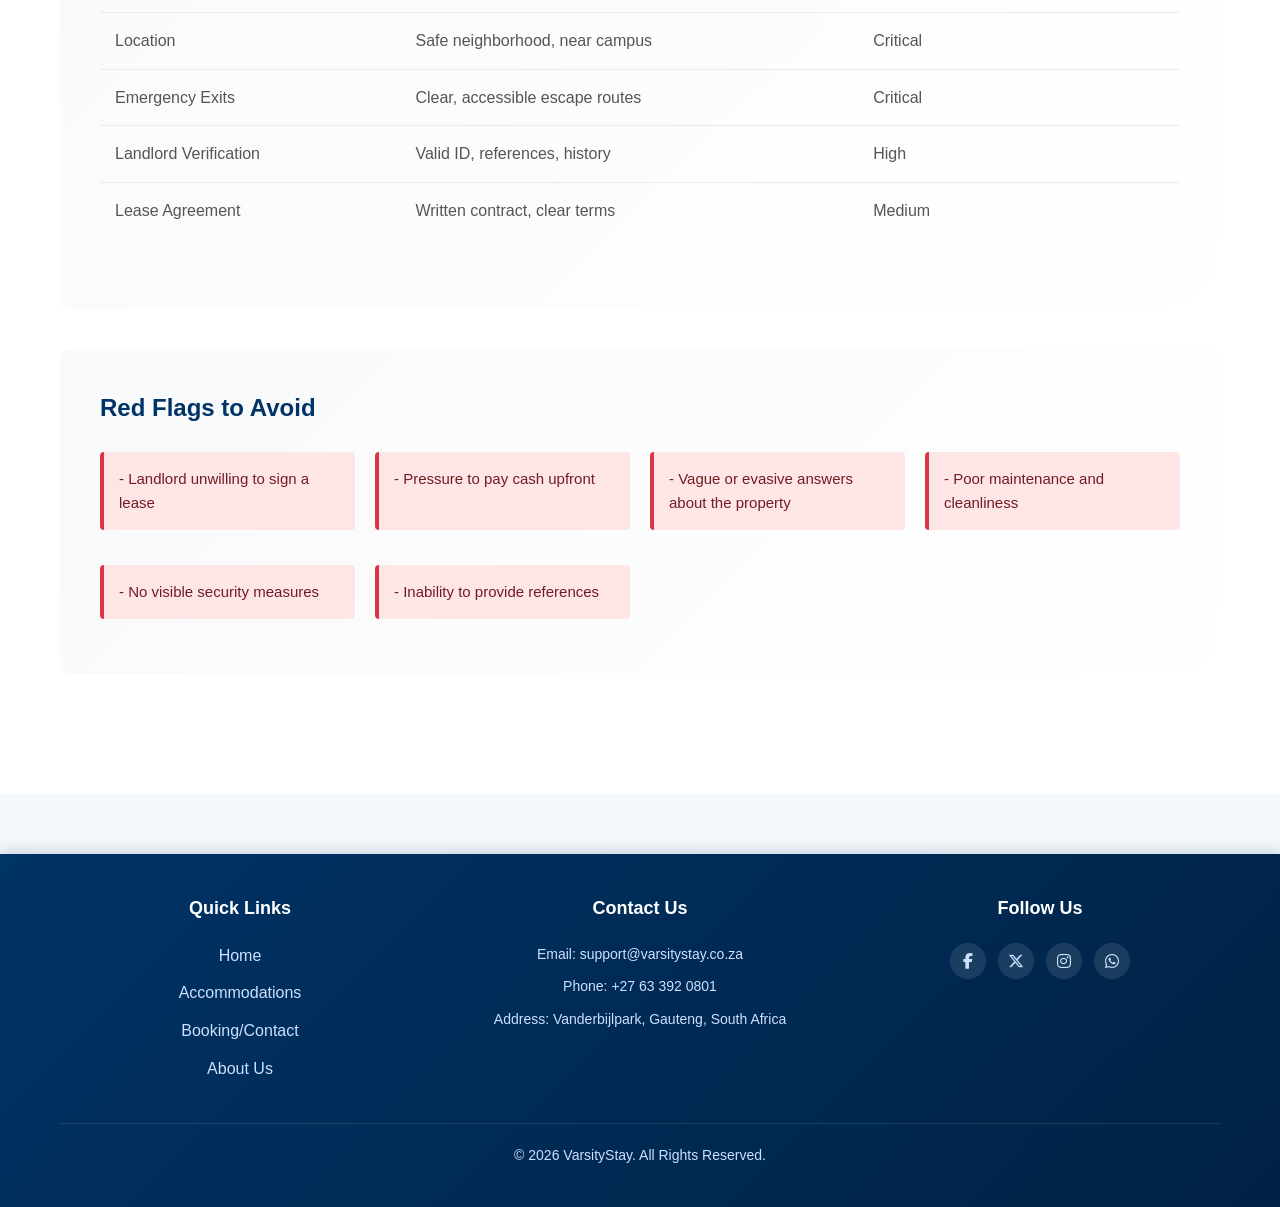
==== commit 31285801: "Upploaded Pictures for the Team and Images for the Accomodation I hope this is the last Update Banna" ====
--- a/About.html
+++ b/About.html
@@ -98,7 +98,7 @@
                     </div>
                     <div class="team-member">
                         <div class="team-image">
-                            <img src="images/user.png" alt="Angel Mavuyangwa - Director">
+                            <img src="images/Angie.png" alt="Angel Mavuyangwa - Director">
                         </div>
                         <div class="team-info">
                             <h3>Angel Mavuyangwa</h3>
@@ -109,7 +109,7 @@
 
                     <div class="team-member">
                         <div class="team-image">
-                            <img src="images/user.png" alt="Khanyisile Hlatshwayo - Operations">
+                            <img src="images/1stLady.png" alt="Khanyisile Hlatshwayo - Operations">
                         </div>
                         <div class="team-info">
                             <h3>Khanyisile Hlatshwayo</h3>
@@ -120,7 +120,7 @@
 
                     <div class="team-member">
                         <div class="team-image">
-                            <img src="images/user.png" alt="Hlulani Madzivi - Customer Support">
+                            <img src="images/MyManH.png" alt="Hlulani Madzivi - Customer Support">
                         </div>
                         <div class="team-info">
                             <h3>Hlulani Madzivi</h3>
